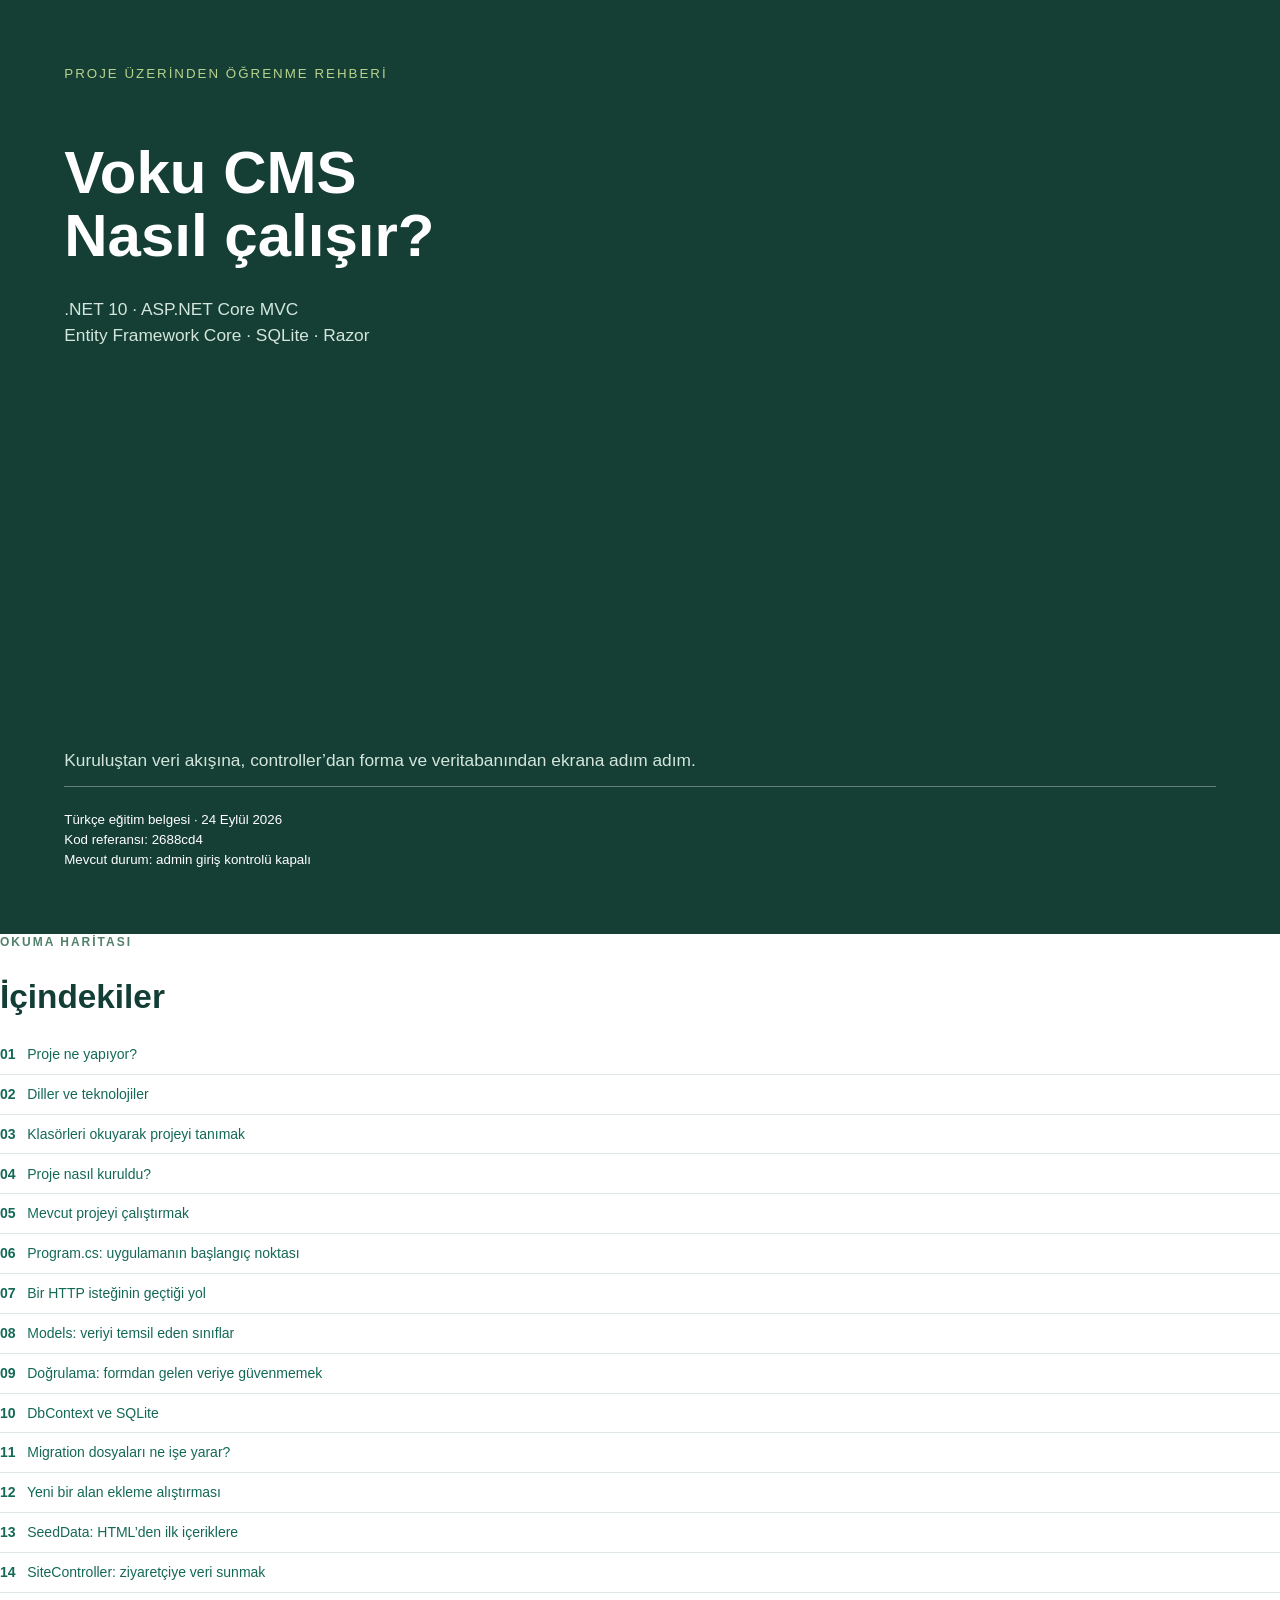
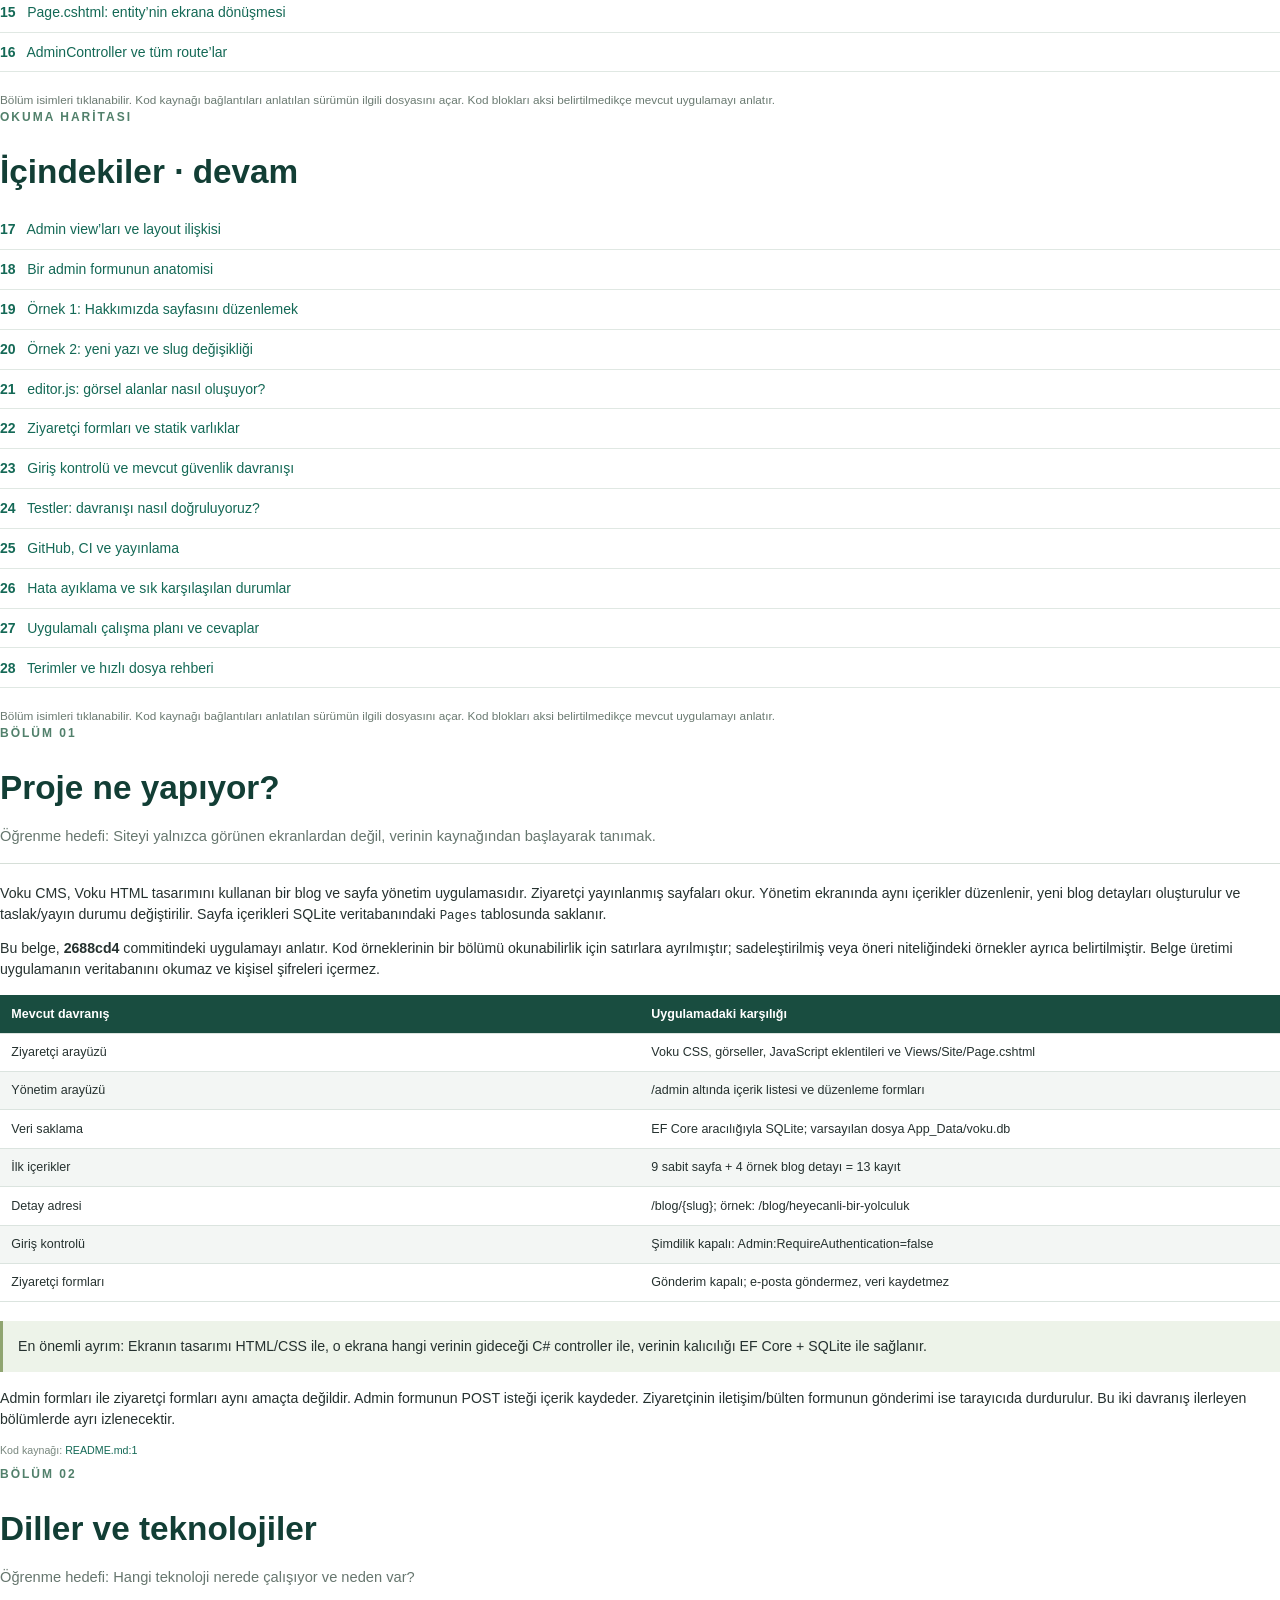
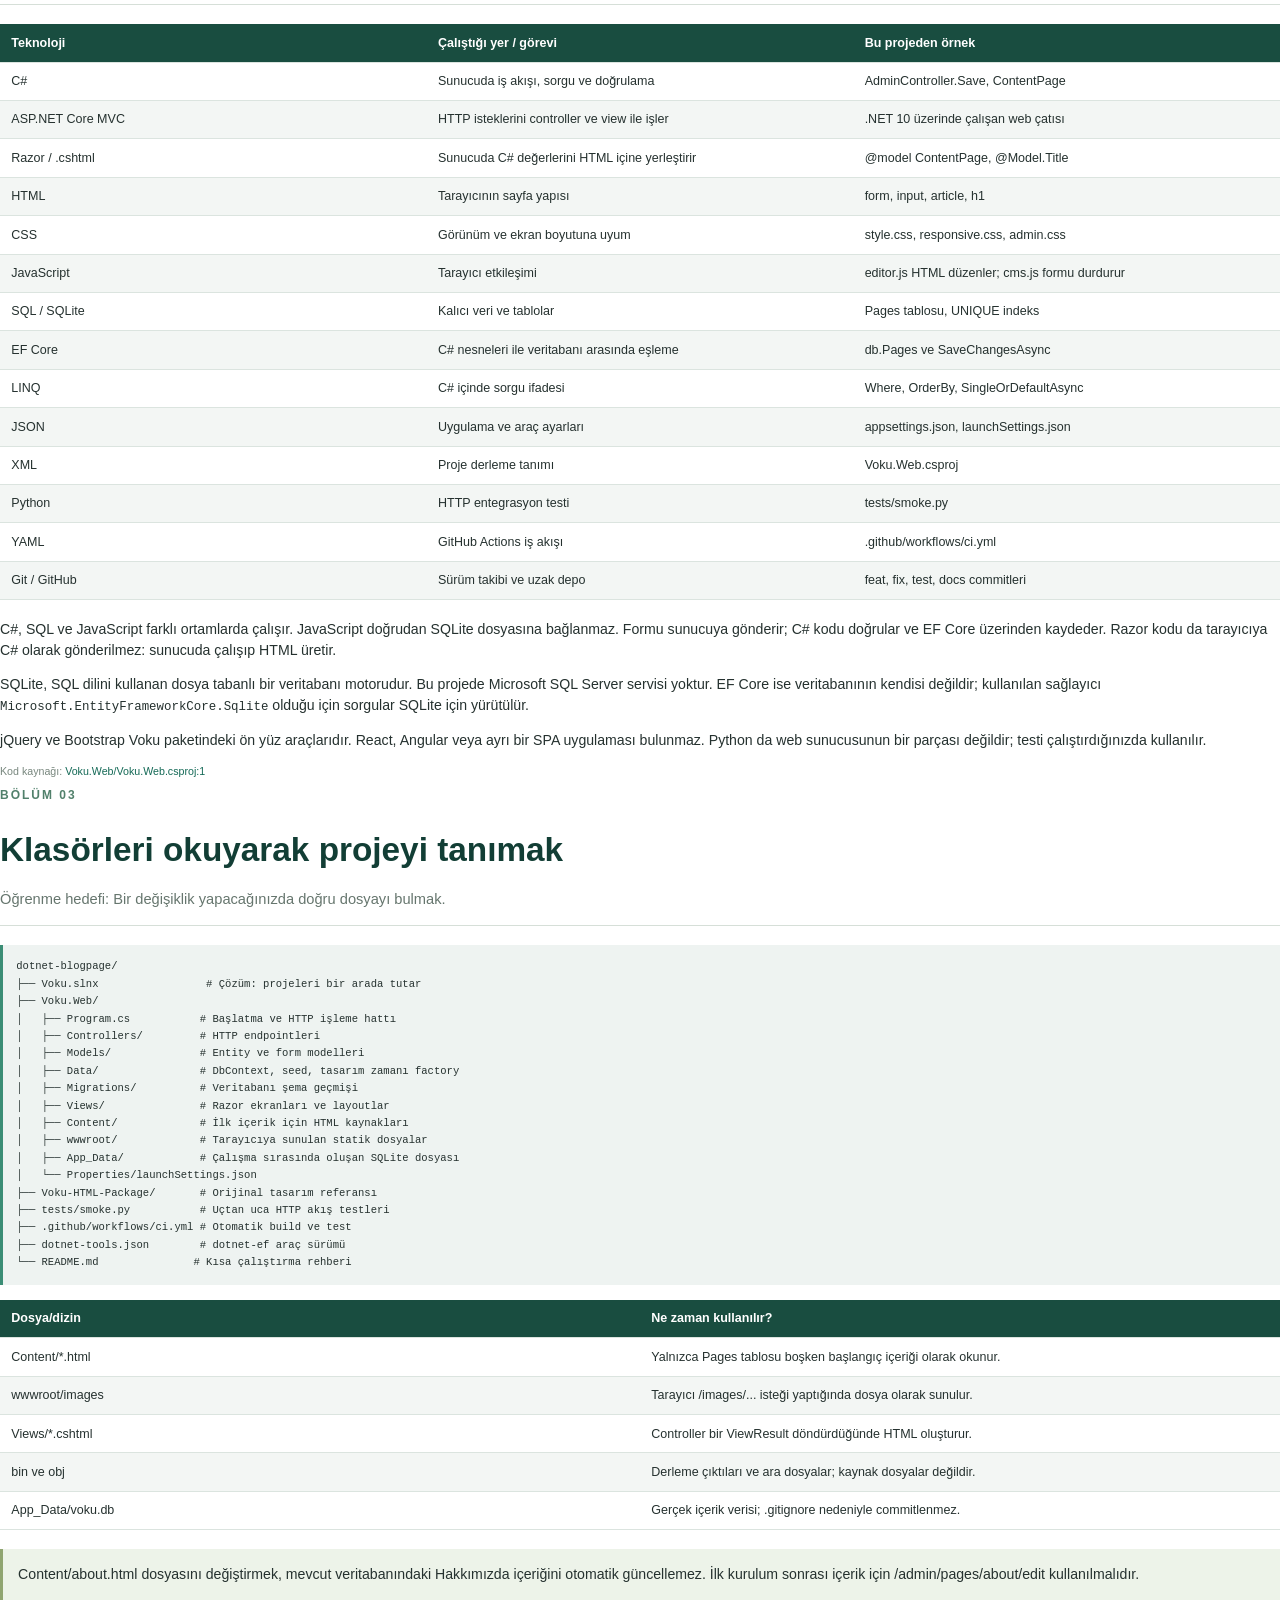
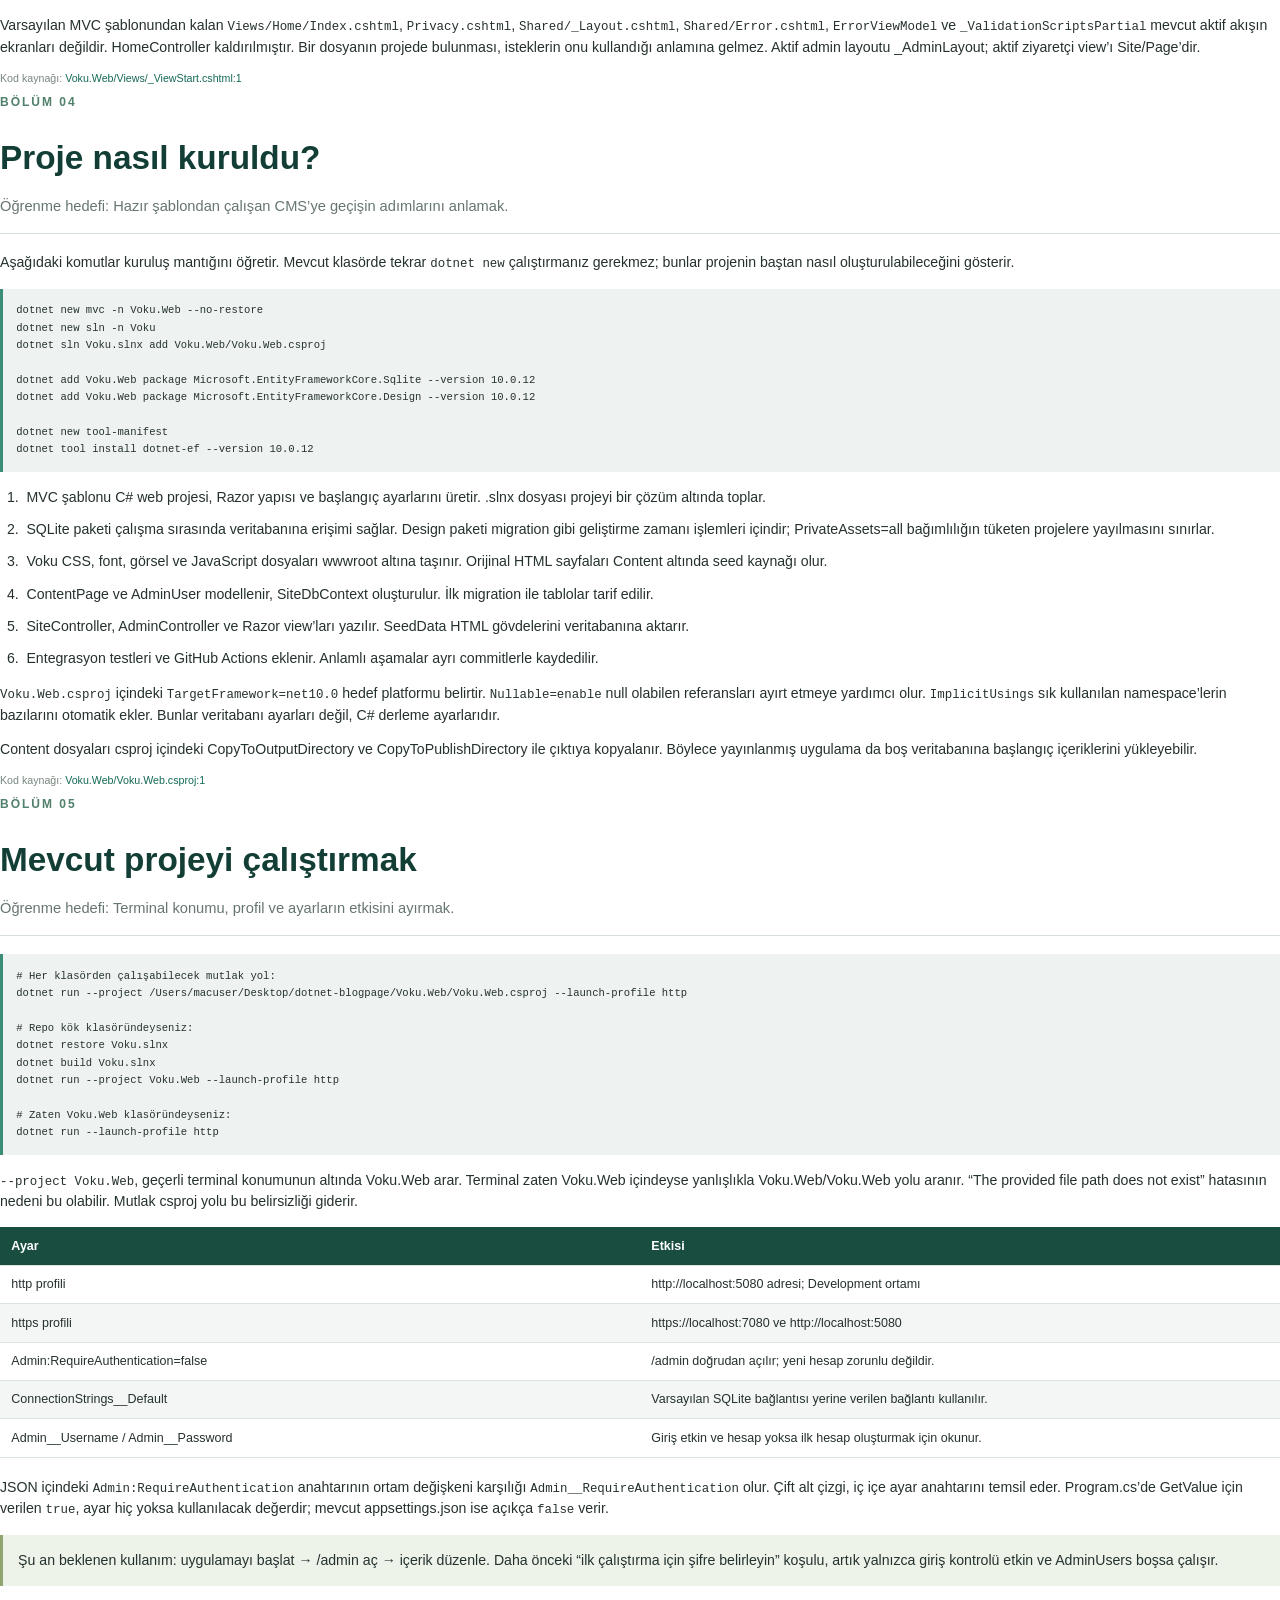
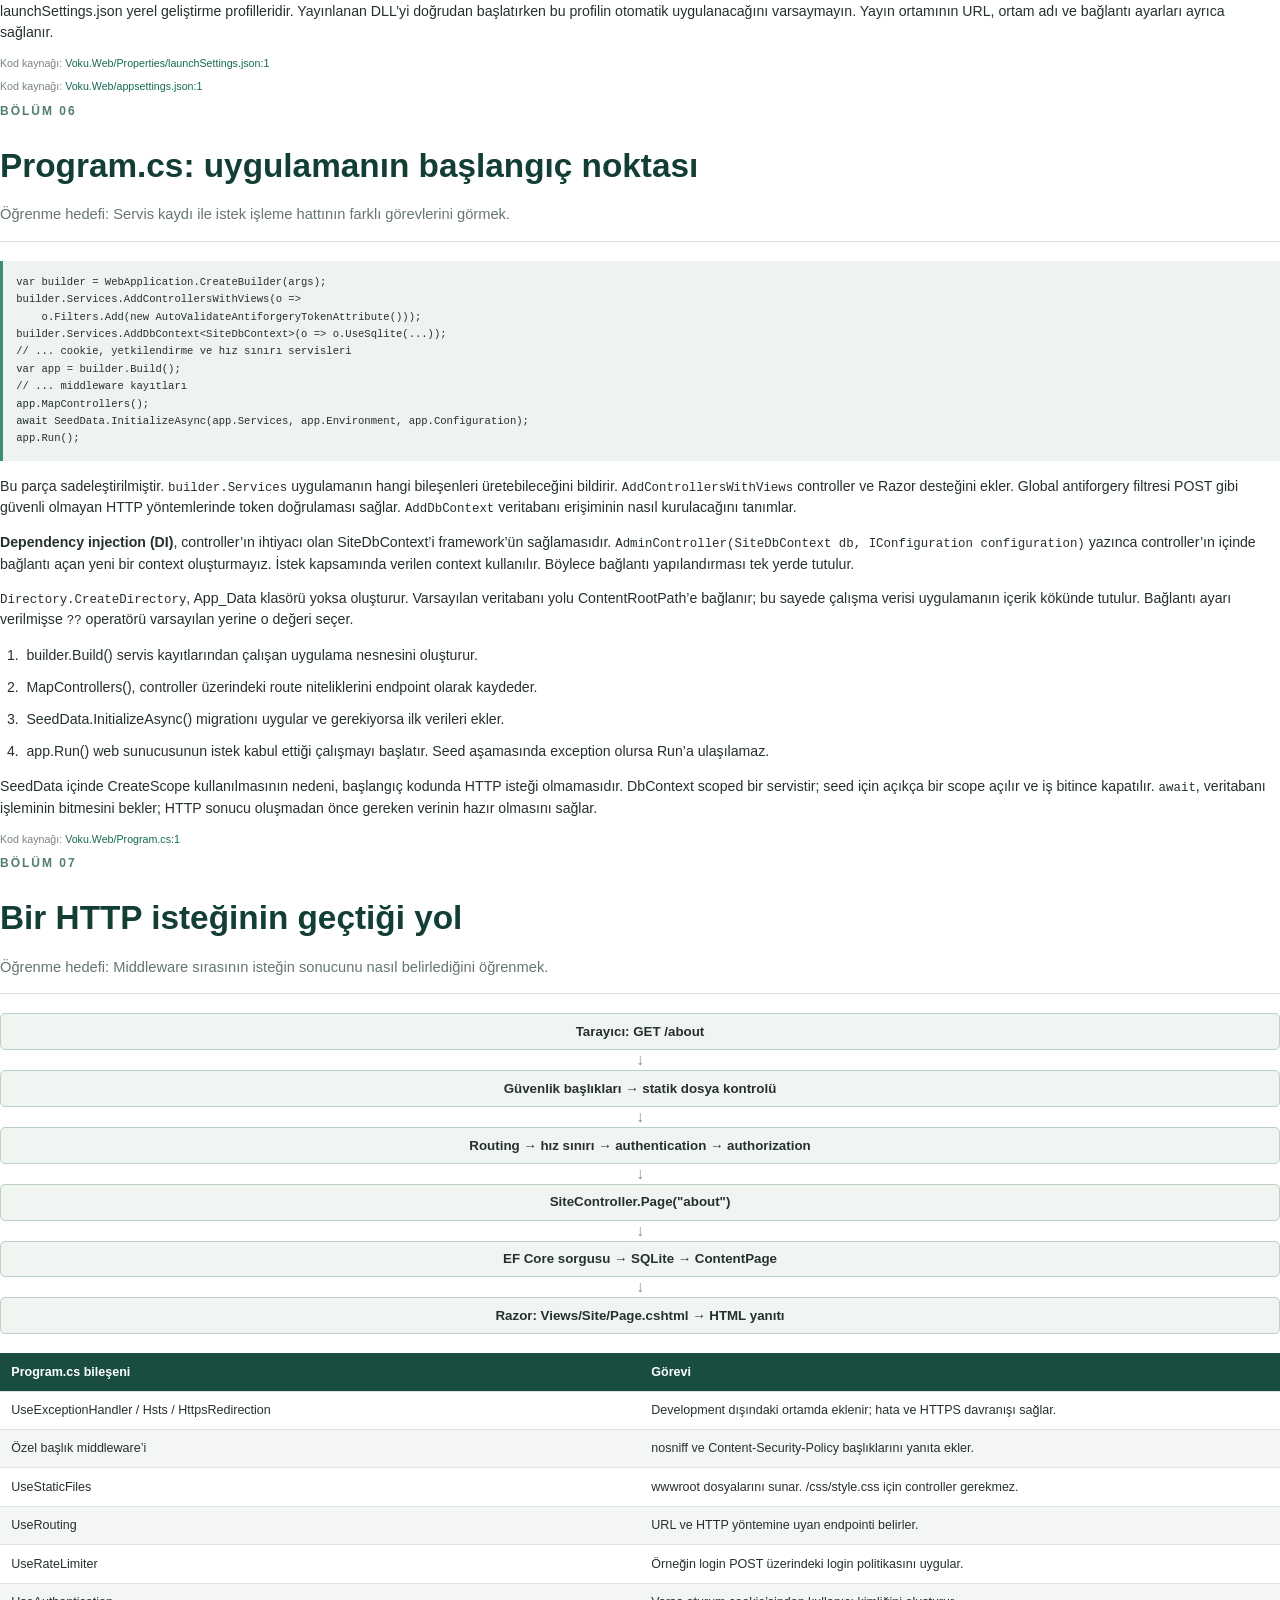
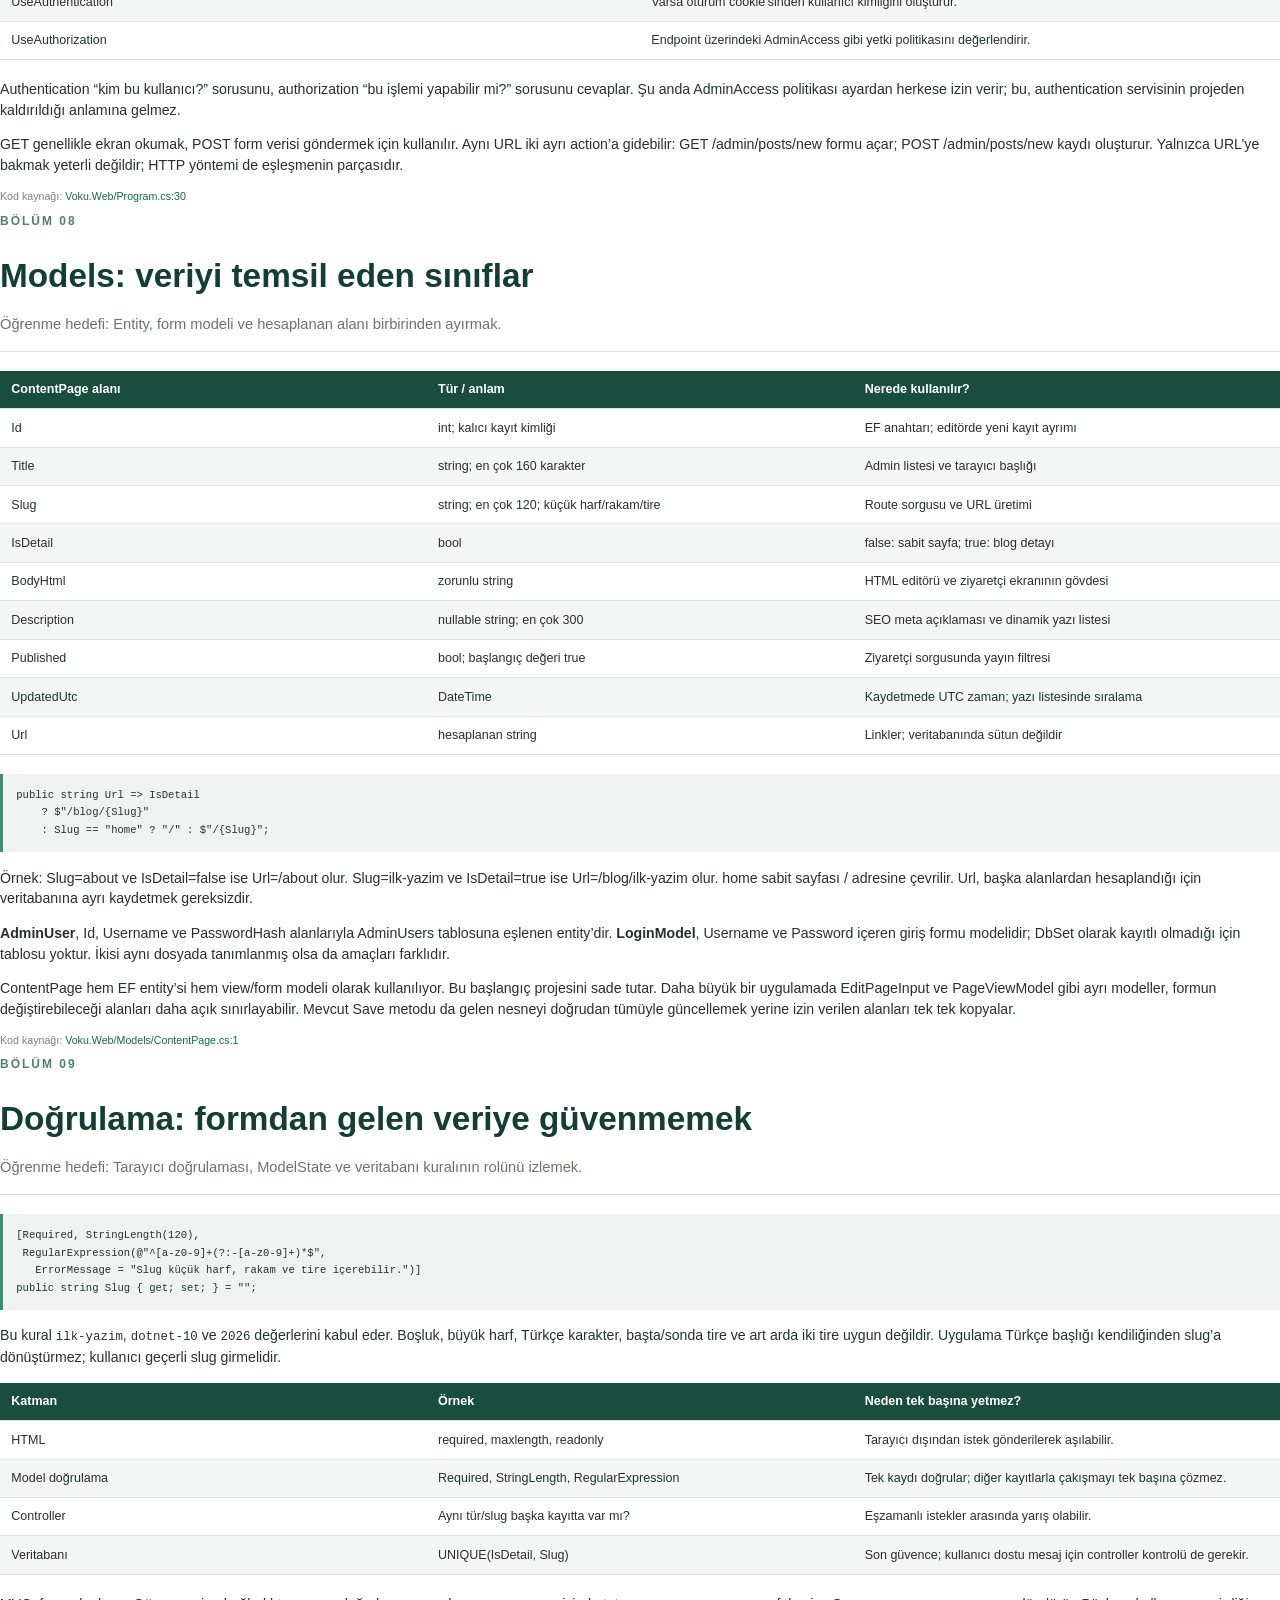
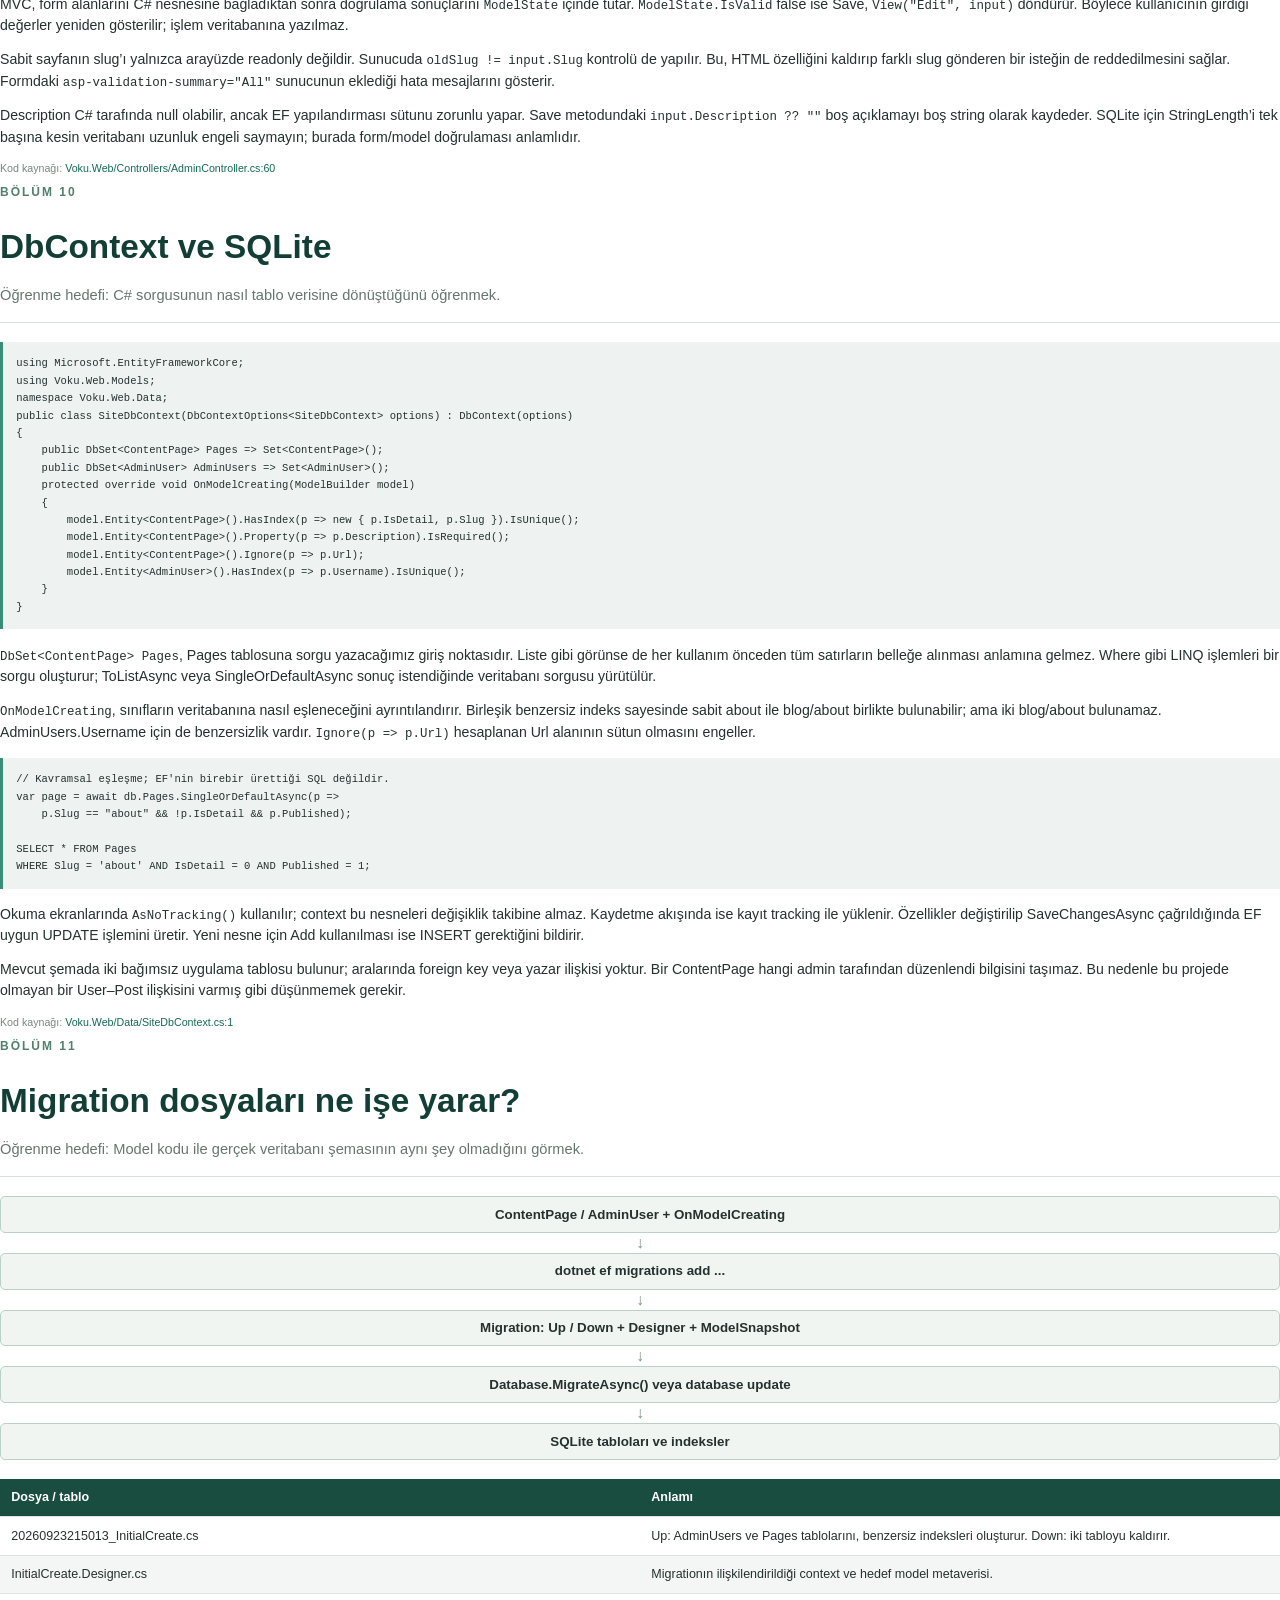
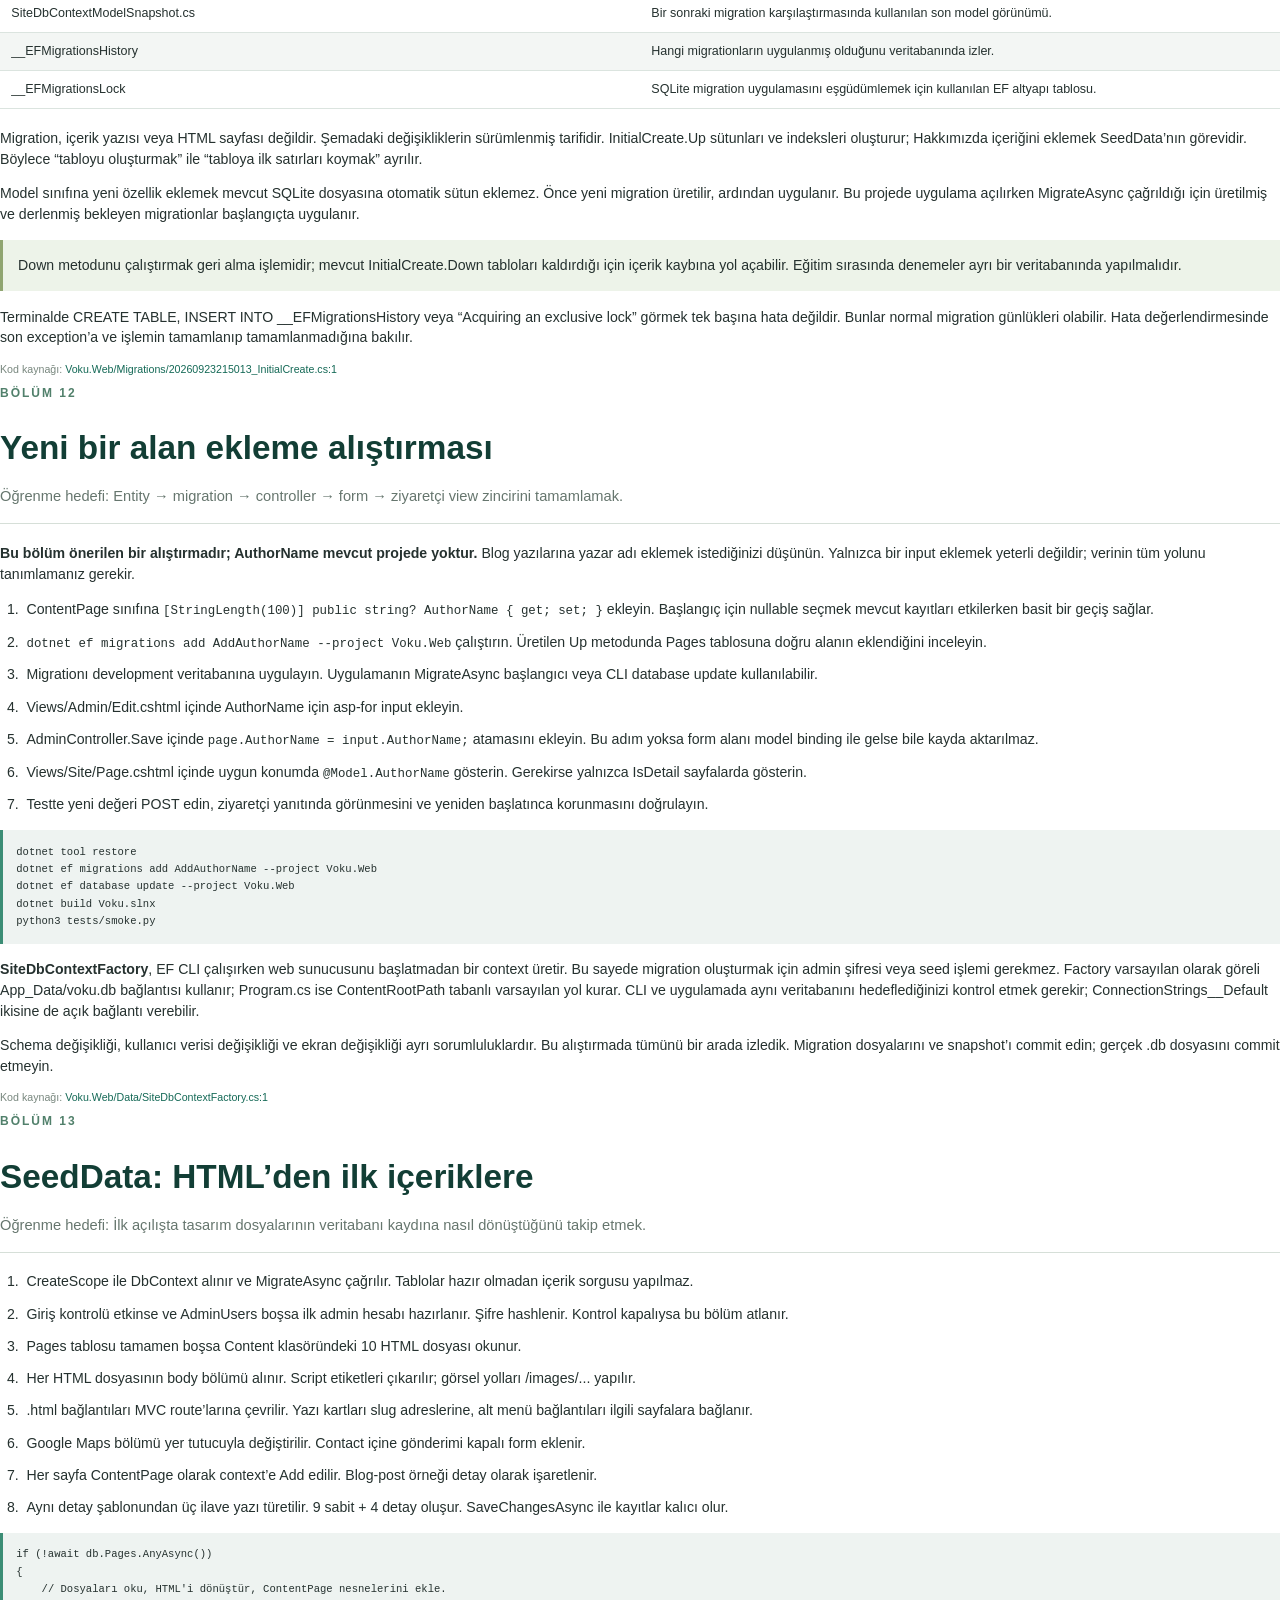
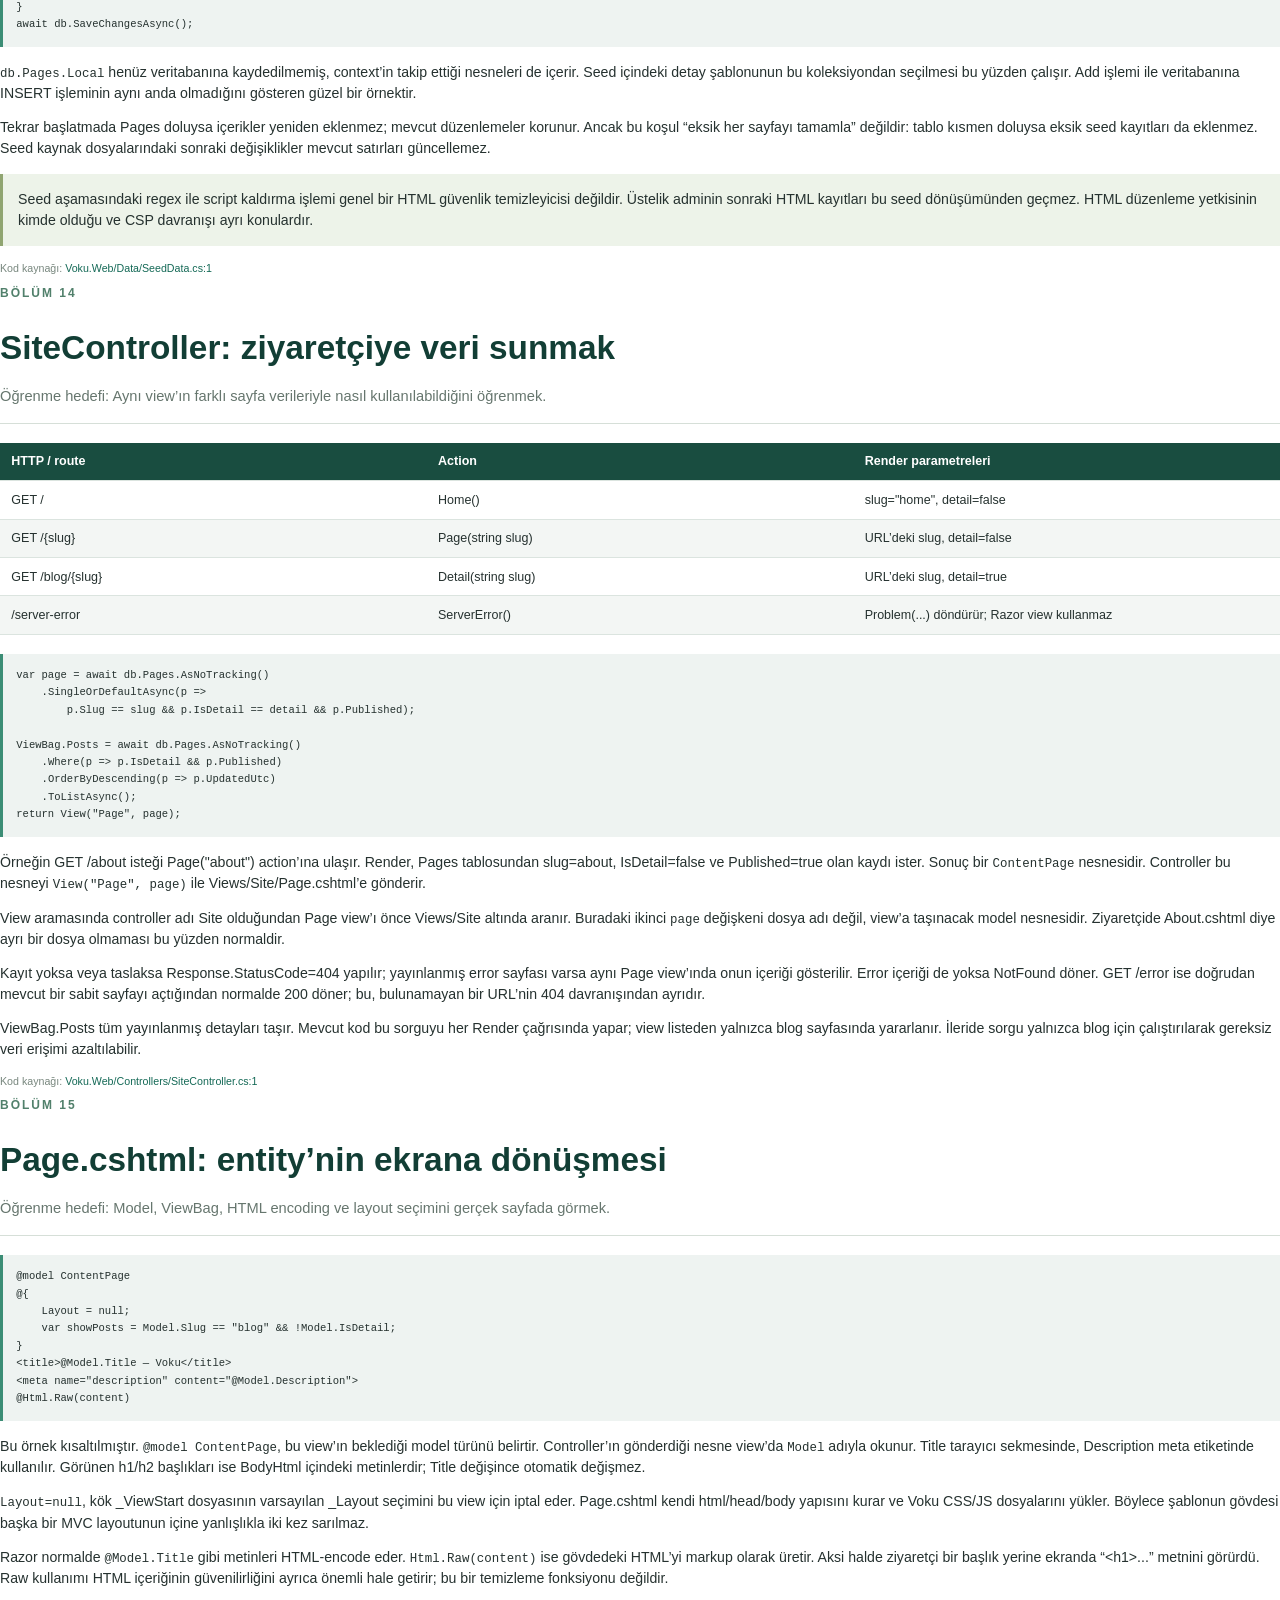
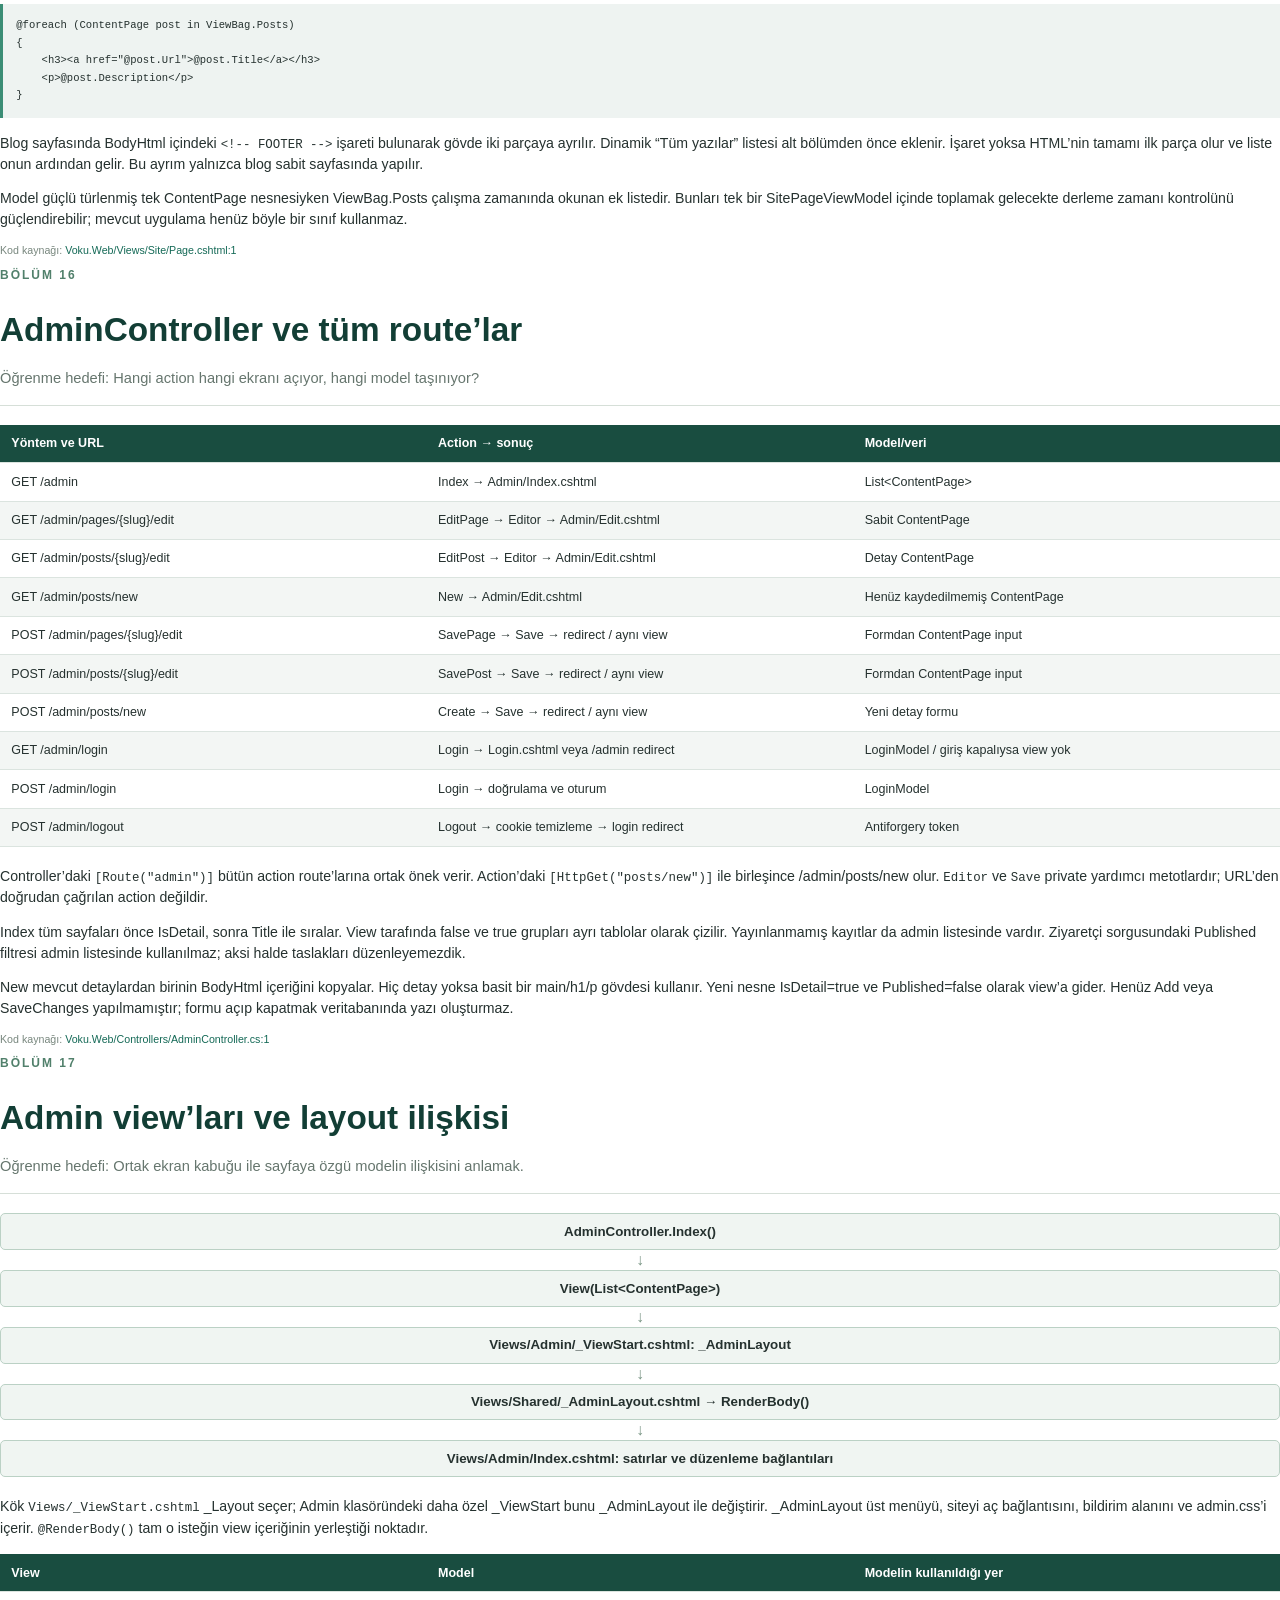
==== docs/Voku-CMS-Egitim-Rehberi.html @ fd30d434 "project guide" ====
<!doctype html><html lang="tr"><head><meta charset="utf-8"><title>Voku CMS — Proje ve Mimari Eğitim Rehberi</title><style>
@page{size:A4;margin:17mm 17mm 19mm}*{box-sizing:border-box}body{font-family:Arial,Helvetica,sans-serif;color:#25312f;font-size:10.6pt;line-height:1.48;margin:0}h1{font-size:25pt;line-height:1.15;color:#123e35;margin:7mm 0 5mm}h2{font-size:16pt}p{margin:0 0 3.5mm}a{color:#146956;text-decoration:none}code{font-family:Menlo,Consolas,monospace;font-size:.88em;overflow-wrap:anywhere}pre{background:#eef3f1;border-left:3px solid #3b8d75;padding:3.5mm;white-space:pre-wrap;overflow-wrap:anywhere;font-size:9pt;line-height:1.45;break-inside:avoid;margin:4mm 0}table{border-collapse:collapse;width:100%;font-size:9.4pt;margin:4mm 0 5mm;table-layout:fixed}th{background:#194d40;color:white;text-align:left}td,th{padding:2.5mm 3mm;vertical-align:top;overflow-wrap:anywhere;border-bottom:1px solid #dbe4df}tr{break-inside:avoid}tr:nth-child(even) td{background:#f3f6f4}thead{display:table-header-group}li{margin:0 0 3mm;padding-left:1mm}ol{padding-left:6mm}aside{padding:4mm;background:#edf3e9;border-left:3px solid #90a571;margin:4mm 0;break-inside:avoid}.chapter{break-before:page}.eyebrow{font-size:9pt;font-weight:bold;letter-spacing:2px;color:#51806b}.goal{font-size:11pt;color:#66766e;border-bottom:1px solid #d6dfd8;padding-bottom:4mm;margin-bottom:5mm}.source{font-size:8pt;color:#78877e;margin:2mm 0;overflow-wrap:anywhere}.flow{margin:5mm 0;text-align:center;break-inside:avoid}.flow div{border:1px solid #bbd1c5;background:#f0f5f2;border-radius:5px;padding:2mm;font-weight:bold;font-size:10pt}.flow b{display:block;color:#7a9685;font-size:12pt;line-height:1.25}.cover{height:247mm;display:flex;flex-direction:column;justify-content:space-between;background:#153f35;color:white;padding:17mm;break-after:page}.cover h1{font-size:45pt;color:white;line-height:1.05;margin:15mm 0 8mm}.cover p{color:#d4e6dc;font-size:13pt}.cover .tag{color:#b8d28d;letter-spacing:2px;font-size:10pt}.cover .meta{border-top:1px solid #648274;padding-top:6mm;font-size:10pt}.toc{break-before:page}.toc a{display:block;padding:2.4mm 0;border-bottom:1px solid #e0e8e3;font-size:10.5pt}.toc small{display:block;margin-top:5mm;color:#6a7a71}.intro{font-size:12pt}h1,h2,.eyebrow{break-after:avoid}p{orphans:3;widows:3}
</style></head><body><div class="cover"><div><div class="tag">PROJE ÜZERİNDEN ÖĞRENME REHBERİ</div><h1>Voku CMS<br>Nasıl çalışır?</h1><p>.NET 10 · ASP.NET Core MVC<br>Entity Framework Core · SQLite · Razor</p></div><div><p>Kuruluştan veri akışına, controller’dan forma ve veritabanından ekrana adım adım.</p><div class="meta">Türkçe eğitim belgesi · 24 Eylül 2026<br>Kod referansı: 2688cd4<br>Mevcut durum: admin giriş kontrolü kapalı</div></div></div><section class="toc"><div class="eyebrow">OKUMA HARİTASI</div><h1>İçindekiler</h1><a href="#bolum-1"><b>01</b> &nbsp; Proje ne yapıyor?</a><a href="#bolum-2"><b>02</b> &nbsp; Diller ve teknolojiler</a><a href="#bolum-3"><b>03</b> &nbsp; Klasörleri okuyarak projeyi tanımak</a><a href="#bolum-4"><b>04</b> &nbsp; Proje nasıl kuruldu?</a><a href="#bolum-5"><b>05</b> &nbsp; Mevcut projeyi çalıştırmak</a><a href="#bolum-6"><b>06</b> &nbsp; Program.cs: uygulamanın başlangıç noktası</a><a href="#bolum-7"><b>07</b> &nbsp; Bir HTTP isteğinin geçtiği yol</a><a href="#bolum-8"><b>08</b> &nbsp; Models: veriyi temsil eden sınıflar</a><a href="#bolum-9"><b>09</b> &nbsp; Doğrulama: formdan gelen veriye güvenmemek</a><a href="#bolum-10"><b>10</b> &nbsp; DbContext ve SQLite</a><a href="#bolum-11"><b>11</b> &nbsp; Migration dosyaları ne işe yarar?</a><a href="#bolum-12"><b>12</b> &nbsp; Yeni bir alan ekleme alıştırması</a><a href="#bolum-13"><b>13</b> &nbsp; SeedData: HTML’den ilk içeriklere</a><a href="#bolum-14"><b>14</b> &nbsp; SiteController: ziyaretçiye veri sunmak</a><a href="#bolum-15"><b>15</b> &nbsp; Page.cshtml: entity’nin ekrana dönüşmesi</a><a href="#bolum-16"><b>16</b> &nbsp; AdminController ve tüm route’lar</a><small>Bölüm isimleri tıklanabilir. Kod kaynağı bağlantıları anlatılan sürümün ilgili dosyasını açar. Kod blokları aksi belirtilmedikçe mevcut uygulamayı anlatır.</small></section><section class="toc"><div class="eyebrow">OKUMA HARİTASI</div><h1>İçindekiler · devam</h1><a href="#bolum-17"><b>17</b> &nbsp; Admin view’ları ve layout ilişkisi</a><a href="#bolum-18"><b>18</b> &nbsp; Bir admin formunun anatomisi</a><a href="#bolum-19"><b>19</b> &nbsp; Örnek 1: Hakkımızda sayfasını düzenlemek</a><a href="#bolum-20"><b>20</b> &nbsp; Örnek 2: yeni yazı ve slug değişikliği</a><a href="#bolum-21"><b>21</b> &nbsp; editor.js: görsel alanlar nasıl oluşuyor?</a><a href="#bolum-22"><b>22</b> &nbsp; Ziyaretçi formları ve statik varlıklar</a><a href="#bolum-23"><b>23</b> &nbsp; Giriş kontrolü ve mevcut güvenlik davranışı</a><a href="#bolum-24"><b>24</b> &nbsp; Testler: davranışı nasıl doğruluyoruz?</a><a href="#bolum-25"><b>25</b> &nbsp; GitHub, CI ve yayınlama</a><a href="#bolum-26"><b>26</b> &nbsp; Hata ayıklama ve sık karşılaşılan durumlar</a><a href="#bolum-27"><b>27</b> &nbsp; Uygulamalı çalışma planı ve cevaplar</a><a href="#bolum-28"><b>28</b> &nbsp; Terimler ve hızlı dosya rehberi</a><small>Bölüm isimleri tıklanabilir. Kod kaynağı bağlantıları anlatılan sürümün ilgili dosyasını açar. Kod blokları aksi belirtilmedikçe mevcut uygulamayı anlatır.</small></section><section class="chapter" id="bolum-1"><div class="eyebrow">BÖLÜM 01</div><h1>Proje ne yapıyor?</h1><p class="goal">Öğrenme hedefi: Siteyi yalnızca görünen ekranlardan değil, verinin kaynağından başlayarak tanımak.</p><p>Voku CMS, Voku HTML tasarımını kullanan bir blog ve sayfa yönetim uygulamasıdır. Ziyaretçi yayınlanmış sayfaları okur. Yönetim ekranında aynı içerikler düzenlenir, yeni blog detayları oluşturulur ve taslak/yayın durumu değiştirilir. Sayfa içerikleri SQLite veritabanındaki <code>Pages</code> tablosunda saklanır.</p><p>Bu belge, <b>2688cd4</b> commitindeki uygulamayı anlatır. Kod örneklerinin bir bölümü okunabilirlik için satırlara ayrılmıştır; sadeleştirilmiş veya öneri niteliğindeki örnekler ayrıca belirtilmiştir. Belge üretimi uygulamanın veritabanını okumaz ve kişisel şifreleri içermez.</p><table><thead><tr><th>Mevcut davranış</th><th>Uygulamadaki karşılığı</th></tr></thead><tbody><tr><td>Ziyaretçi arayüzü</td><td>Voku CSS, görseller, JavaScript eklentileri ve Views/Site/Page.cshtml</td></tr><tr><td>Yönetim arayüzü</td><td>/admin altında içerik listesi ve düzenleme formları</td></tr><tr><td>Veri saklama</td><td>EF Core aracılığıyla SQLite; varsayılan dosya App_Data/voku.db</td></tr><tr><td>İlk içerikler</td><td>9 sabit sayfa + 4 örnek blog detayı = 13 kayıt</td></tr><tr><td>Detay adresi</td><td>/blog/{slug}; örnek: /blog/heyecanli-bir-yolculuk</td></tr><tr><td>Giriş kontrolü</td><td>Şimdilik kapalı: Admin:RequireAuthentication=false</td></tr><tr><td>Ziyaretçi formları</td><td>Gönderim kapalı; e-posta göndermez, veri kaydetmez</td></tr></tbody></table><aside>En önemli ayrım: Ekranın tasarımı HTML/CSS ile, o ekrana hangi verinin gideceği C# controller ile, verinin kalıcılığı EF Core + SQLite ile sağlanır.</aside><p>Admin formları ile ziyaretçi formları aynı amaçta değildir. Admin formunun POST isteği içerik kaydeder. Ziyaretçinin iletişim/bülten formunun gönderimi ise tarayıcıda durdurulur. Bu iki davranış ilerleyen bölümlerde ayrı izlenecektir.</p><p class="source">Kod kaynağı: <a href="https://github.com/seyitbugraerden/mvc-blogsite/blob/2688cd4/README.md#L1">README.md:1</a></p></section><section class="chapter" id="bolum-2"><div class="eyebrow">BÖLÜM 02</div><h1>Diller ve teknolojiler</h1><p class="goal">Öğrenme hedefi: Hangi teknoloji nerede çalışıyor ve neden var?</p><table><thead><tr><th>Teknoloji</th><th>Çalıştığı yer / görevi</th><th>Bu projeden örnek</th></tr></thead><tbody><tr><td>C#</td><td>Sunucuda iş akışı, sorgu ve doğrulama</td><td>AdminController.Save, ContentPage</td></tr><tr><td>ASP.NET Core MVC</td><td>HTTP isteklerini controller ve view ile işler</td><td>.NET 10 üzerinde çalışan web çatısı</td></tr><tr><td>Razor / .cshtml</td><td>Sunucuda C# değerlerini HTML içine yerleştirir</td><td>@model ContentPage, @Model.Title</td></tr><tr><td>HTML</td><td>Tarayıcının sayfa yapısı</td><td>form, input, article, h1</td></tr><tr><td>CSS</td><td>Görünüm ve ekran boyutuna uyum</td><td>style.css, responsive.css, admin.css</td></tr><tr><td>JavaScript</td><td>Tarayıcı etkileşimi</td><td>editor.js HTML düzenler; cms.js formu durdurur</td></tr><tr><td>SQL / SQLite</td><td>Kalıcı veri ve tablolar</td><td>Pages tablosu, UNIQUE indeks</td></tr><tr><td>EF Core</td><td>C# nesneleri ile veritabanı arasında eşleme</td><td>db.Pages ve SaveChangesAsync</td></tr><tr><td>LINQ</td><td>C# içinde sorgu ifadesi</td><td>Where, OrderBy, SingleOrDefaultAsync</td></tr><tr><td>JSON</td><td>Uygulama ve araç ayarları</td><td>appsettings.json, launchSettings.json</td></tr><tr><td>XML</td><td>Proje derleme tanımı</td><td>Voku.Web.csproj</td></tr><tr><td>Python</td><td>HTTP entegrasyon testi</td><td>tests/smoke.py</td></tr><tr><td>YAML</td><td>GitHub Actions iş akışı</td><td>.github/workflows/ci.yml</td></tr><tr><td>Git / GitHub</td><td>Sürüm takibi ve uzak depo</td><td>feat, fix, test, docs commitleri</td></tr></tbody></table><p>C#, SQL ve JavaScript farklı ortamlarda çalışır. JavaScript doğrudan SQLite dosyasına bağlanmaz. Formu sunucuya gönderir; C# kodu doğrular ve EF Core üzerinden kaydeder. Razor kodu da tarayıcıya C# olarak gönderilmez: sunucuda çalışıp HTML üretir.</p><p>SQLite, SQL dilini kullanan dosya tabanlı bir veritabanı motorudur. Bu projede Microsoft SQL Server servisi yoktur. EF Core ise veritabanının kendisi değildir; kullanılan sağlayıcı <code>Microsoft.EntityFrameworkCore.Sqlite</code> olduğu için sorgular SQLite için yürütülür.</p><p>jQuery ve Bootstrap Voku paketindeki ön yüz araçlarıdır. React, Angular veya ayrı bir SPA uygulaması bulunmaz. Python da web sunucusunun bir parçası değildir; testi çalıştırdığınızda kullanılır.</p><p class="source">Kod kaynağı: <a href="https://github.com/seyitbugraerden/mvc-blogsite/blob/2688cd4/Voku.Web/Voku.Web.csproj#L1">Voku.Web/Voku.Web.csproj:1</a></p></section><section class="chapter" id="bolum-3"><div class="eyebrow">BÖLÜM 03</div><h1>Klasörleri okuyarak projeyi tanımak</h1><p class="goal">Öğrenme hedefi: Bir değişiklik yapacağınızda doğru dosyayı bulmak.</p><pre><code>dotnet-blogpage/
├── Voku.slnx                 # Çözüm: projeleri bir arada tutar
├── Voku.Web/
│   ├── Program.cs           # Başlatma ve HTTP işleme hattı
│   ├── Controllers/         # HTTP endpointleri
│   ├── Models/              # Entity ve form modelleri
│   ├── Data/                # DbContext, seed, tasarım zamanı factory
│   ├── Migrations/          # Veritabanı şema geçmişi
│   ├── Views/               # Razor ekranları ve layoutlar
│   ├── Content/             # İlk içerik için HTML kaynakları
│   ├── wwwroot/             # Tarayıcıya sunulan statik dosyalar
│   ├── App_Data/            # Çalışma sırasında oluşan SQLite dosyası
│   └── Properties/launchSettings.json
├── Voku-HTML-Package/       # Orijinal tasarım referansı
├── tests/smoke.py           # Uçtan uca HTTP akış testleri
├── .github/workflows/ci.yml # Otomatik build ve test
├── dotnet-tools.json        # dotnet-ef araç sürümü
└── README.md               # Kısa çalıştırma rehberi</code></pre><table><thead><tr><th>Dosya/dizin</th><th>Ne zaman kullanılır?</th></tr></thead><tbody><tr><td>Content/*.html</td><td>Yalnızca Pages tablosu boşken başlangıç içeriği olarak okunur.</td></tr><tr><td>wwwroot/images</td><td>Tarayıcı /images/... isteği yaptığında dosya olarak sunulur.</td></tr><tr><td>Views/*.cshtml</td><td>Controller bir ViewResult döndürdüğünde HTML oluşturur.</td></tr><tr><td>bin ve obj</td><td>Derleme çıktıları ve ara dosyalar; kaynak dosyalar değildir.</td></tr><tr><td>App_Data/voku.db</td><td>Gerçek içerik verisi; .gitignore nedeniyle commitlenmez.</td></tr></tbody></table><aside>Content/about.html dosyasını değiştirmek, mevcut veritabanındaki Hakkımızda içeriğini otomatik güncellemez. İlk kurulum sonrası içerik için /admin/pages/about/edit kullanılmalıdır.</aside><p>Varsayılan MVC şablonundan kalan <code>Views/Home/Index.cshtml</code>, <code>Privacy.cshtml</code>, <code>Shared/_Layout.cshtml</code>, <code>Shared/Error.cshtml</code>, <code>ErrorViewModel</code> ve <code>_ValidationScriptsPartial</code> mevcut aktif akışın ekranları değildir. HomeController kaldırılmıştır. Bir dosyanın projede bulunması, isteklerin onu kullandığı anlamına gelmez. Aktif admin layoutu _AdminLayout; aktif ziyaretçi view’ı Site/Page’dir.</p><p class="source">Kod kaynağı: <a href="https://github.com/seyitbugraerden/mvc-blogsite/blob/2688cd4/Voku.Web/Views/_ViewStart.cshtml#L1">Voku.Web/Views/_ViewStart.cshtml:1</a></p></section><section class="chapter" id="bolum-4"><div class="eyebrow">BÖLÜM 04</div><h1>Proje nasıl kuruldu?</h1><p class="goal">Öğrenme hedefi: Hazır şablondan çalışan CMS’ye geçişin adımlarını anlamak.</p><p>Aşağıdaki komutlar kuruluş mantığını öğretir. Mevcut klasörde tekrar <code>dotnet new</code> çalıştırmanız gerekmez; bunlar projenin baştan nasıl oluşturulabileceğini gösterir.</p><pre><code>dotnet new mvc -n Voku.Web --no-restore
dotnet new sln -n Voku
dotnet sln Voku.slnx add Voku.Web/Voku.Web.csproj

dotnet add Voku.Web package Microsoft.EntityFrameworkCore.Sqlite --version 10.0.12
dotnet add Voku.Web package Microsoft.EntityFrameworkCore.Design --version 10.0.12

dotnet new tool-manifest
dotnet tool install dotnet-ef --version 10.0.12</code></pre><ol><li>MVC şablonu C# web projesi, Razor yapısı ve başlangıç ayarlarını üretir. .slnx dosyası projeyi bir çözüm altında toplar.</li><li>SQLite paketi çalışma sırasında veritabanına erişimi sağlar. Design paketi migration gibi geliştirme zamanı işlemleri içindir; PrivateAssets=all bağımlılığın tüketen projelere yayılmasını sınırlar.</li><li>Voku CSS, font, görsel ve JavaScript dosyaları wwwroot altına taşınır. Orijinal HTML sayfaları Content altında seed kaynağı olur.</li><li>ContentPage ve AdminUser modellenir, SiteDbContext oluşturulur. İlk migration ile tablolar tarif edilir.</li><li>SiteController, AdminController ve Razor view’ları yazılır. SeedData HTML gövdelerini veritabanına aktarır.</li><li>Entegrasyon testleri ve GitHub Actions eklenir. Anlamlı aşamalar ayrı commitlerle kaydedilir.</li></ol><p><code>Voku.Web.csproj</code> içindeki <code>TargetFramework=net10.0</code> hedef platformu belirtir. <code>Nullable=enable</code> null olabilen referansları ayırt etmeye yardımcı olur. <code>ImplicitUsings</code> sık kullanılan namespace’lerin bazılarını otomatik ekler. Bunlar veritabanı ayarları değil, C# derleme ayarlarıdır.</p><p>Content dosyaları csproj içindeki CopyToOutputDirectory ve CopyToPublishDirectory ile çıktıya kopyalanır. Böylece yayınlanmış uygulama da boş veritabanına başlangıç içeriklerini yükleyebilir.</p><p class="source">Kod kaynağı: <a href="https://github.com/seyitbugraerden/mvc-blogsite/blob/2688cd4/Voku.Web/Voku.Web.csproj#L1">Voku.Web/Voku.Web.csproj:1</a></p></section><section class="chapter" id="bolum-5"><div class="eyebrow">BÖLÜM 05</div><h1>Mevcut projeyi çalıştırmak</h1><p class="goal">Öğrenme hedefi: Terminal konumu, profil ve ayarların etkisini ayırmak.</p><pre><code># Her klasörden çalışabilecek mutlak yol:
dotnet run --project /Users/macuser/Desktop/dotnet-blogpage/Voku.Web/Voku.Web.csproj --launch-profile http

# Repo kök klasöründeyseniz:
dotnet restore Voku.slnx
dotnet build Voku.slnx
dotnet run --project Voku.Web --launch-profile http

# Zaten Voku.Web klasöründeyseniz:
dotnet run --launch-profile http</code></pre><p><code>--project Voku.Web</code>, geçerli terminal konumunun altında Voku.Web arar. Terminal zaten Voku.Web içindeyse yanlışlıkla Voku.Web/Voku.Web yolu aranır. “The provided file path does not exist” hatasının nedeni bu olabilir. Mutlak csproj yolu bu belirsizliği giderir.</p><table><thead><tr><th>Ayar</th><th>Etkisi</th></tr></thead><tbody><tr><td>http profili</td><td>http://localhost:5080 adresi; Development ortamı</td></tr><tr><td>https profili</td><td>https://localhost:7080 ve http://localhost:5080</td></tr><tr><td>Admin:RequireAuthentication=false</td><td>/admin doğrudan açılır; yeni hesap zorunlu değildir.</td></tr><tr><td>ConnectionStrings__Default</td><td>Varsayılan SQLite bağlantısı yerine verilen bağlantı kullanılır.</td></tr><tr><td>Admin__Username / Admin__Password</td><td>Giriş etkin ve hesap yoksa ilk hesap oluşturmak için okunur.</td></tr></tbody></table><p>JSON içindeki <code>Admin:RequireAuthentication</code> anahtarının ortam değişkeni karşılığı <code>Admin__RequireAuthentication</code> olur. Çift alt çizgi, iç içe ayar anahtarını temsil eder. Program.cs’de GetValue için verilen <code>true</code>, ayar hiç yoksa kullanılacak değerdir; mevcut appsettings.json ise açıkça <code>false</code> verir.</p><aside>Şu an beklenen kullanım: uygulamayı başlat → /admin aç → içerik düzenle. Daha önceki “ilk çalıştırma için şifre belirleyin” koşulu, artık yalnızca giriş kontrolü etkin ve AdminUsers boşsa çalışır.</aside><p>launchSettings.json yerel geliştirme profilleridir. Yayınlanan DLL’yi doğrudan başlatırken bu profilin otomatik uygulanacağını varsaymayın. Yayın ortamının URL, ortam adı ve bağlantı ayarları ayrıca sağlanır.</p><p class="source">Kod kaynağı: <a href="https://github.com/seyitbugraerden/mvc-blogsite/blob/2688cd4/Voku.Web/Properties/launchSettings.json#L1">Voku.Web/Properties/launchSettings.json:1</a></p><p class="source">Kod kaynağı: <a href="https://github.com/seyitbugraerden/mvc-blogsite/blob/2688cd4/Voku.Web/appsettings.json#L1">Voku.Web/appsettings.json:1</a></p></section><section class="chapter" id="bolum-6"><div class="eyebrow">BÖLÜM 06</div><h1>Program.cs: uygulamanın başlangıç noktası</h1><p class="goal">Öğrenme hedefi: Servis kaydı ile istek işleme hattının farklı görevlerini görmek.</p><pre><code>var builder = WebApplication.CreateBuilder(args);
builder.Services.AddControllersWithViews(o =&gt;
    o.Filters.Add(new AutoValidateAntiforgeryTokenAttribute()));
builder.Services.AddDbContext&lt;SiteDbContext&gt;(o =&gt; o.UseSqlite(...));
// ... cookie, yetkilendirme ve hız sınırı servisleri
var app = builder.Build();
// ... middleware kayıtları
app.MapControllers();
await SeedData.InitializeAsync(app.Services, app.Environment, app.Configuration);
app.Run();</code></pre><p>Bu parça sadeleştirilmiştir. <code>builder.Services</code> uygulamanın hangi bileşenleri üretebileceğini bildirir. <code>AddControllersWithViews</code> controller ve Razor desteğini ekler. Global antiforgery filtresi POST gibi güvenli olmayan HTTP yöntemlerinde token doğrulaması sağlar. <code>AddDbContext</code> veritabanı erişiminin nasıl kurulacağını tanımlar.</p><p><b>Dependency injection (DI)</b>, controller’ın ihtiyacı olan SiteDbContext’i framework’ün sağlamasıdır. <code>AdminController(SiteDbContext db, IConfiguration configuration)</code> yazınca controller’ın içinde bağlantı açan yeni bir context oluşturmayız. İstek kapsamında verilen context kullanılır. Böylece bağlantı yapılandırması tek yerde tutulur.</p><p><code>Directory.CreateDirectory</code>, App_Data klasörü yoksa oluşturur. Varsayılan veritabanı yolu ContentRootPath’e bağlanır; bu sayede çalışma verisi uygulamanın içerik kökünde tutulur. Bağlantı ayarı verilmişse <code>??</code> operatörü varsayılan yerine o değeri seçer.</p><ol><li>builder.Build() servis kayıtlarından çalışan uygulama nesnesini oluşturur.</li><li>MapControllers(), controller üzerindeki route niteliklerini endpoint olarak kaydeder.</li><li>SeedData.InitializeAsync() migrationı uygular ve gerekiyorsa ilk verileri ekler.</li><li>app.Run() web sunucusunun istek kabul ettiği çalışmayı başlatır. Seed aşamasında exception olursa Run’a ulaşılamaz.</li></ol><p>SeedData içinde CreateScope kullanılmasının nedeni, başlangıç kodunda HTTP isteği olmamasıdır. DbContext scoped bir servistir; seed için açıkça bir scope açılır ve iş bitince kapatılır. <code>await</code>, veritabanı işleminin bitmesini bekler; HTTP sonucu oluşmadan önce gereken verinin hazır olmasını sağlar.</p><p class="source">Kod kaynağı: <a href="https://github.com/seyitbugraerden/mvc-blogsite/blob/2688cd4/Voku.Web/Program.cs#L1">Voku.Web/Program.cs:1</a></p></section><section class="chapter" id="bolum-7"><div class="eyebrow">BÖLÜM 07</div><h1>Bir HTTP isteğinin geçtiği yol</h1><p class="goal">Öğrenme hedefi: Middleware sırasının isteğin sonucunu nasıl belirlediğini öğrenmek.</p><div class="flow"><div>Tarayıcı: GET /about</div><b>↓</b><div>Güvenlik başlıkları → statik dosya kontrolü</div><b>↓</b><div>Routing → hız sınırı → authentication → authorization</div><b>↓</b><div>SiteController.Page(&quot;about&quot;)</div><b>↓</b><div>EF Core sorgusu → SQLite → ContentPage</div><b>↓</b><div>Razor: Views/Site/Page.cshtml → HTML yanıtı</div></div><table><thead><tr><th>Program.cs bileşeni</th><th>Görevi</th></tr></thead><tbody><tr><td>UseExceptionHandler / Hsts / HttpsRedirection</td><td>Development dışındaki ortamda eklenir; hata ve HTTPS davranışı sağlar.</td></tr><tr><td>Özel başlık middleware’i</td><td>nosniff ve Content-Security-Policy başlıklarını yanıta ekler.</td></tr><tr><td>UseStaticFiles</td><td>wwwroot dosyalarını sunar. /css/style.css için controller gerekmez.</td></tr><tr><td>UseRouting</td><td>URL ve HTTP yöntemine uyan endpointi belirler.</td></tr><tr><td>UseRateLimiter</td><td>Örneğin login POST üzerindeki login politikasını uygular.</td></tr><tr><td>UseAuthentication</td><td>Varsa oturum cookie’sinden kullanıcı kimliğini oluşturur.</td></tr><tr><td>UseAuthorization</td><td>Endpoint üzerindeki AdminAccess gibi yetki politikasını değerlendirir.</td></tr></tbody></table><p>Authentication “kim bu kullanıcı?” sorusunu, authorization “bu işlemi yapabilir mi?” sorusunu cevaplar. Şu anda AdminAccess politikası ayardan herkese izin verir; bu, authentication servisinin projeden kaldırıldığı anlamına gelmez.</p><p>GET genellikle ekran okumak, POST form verisi göndermek için kullanılır. Aynı URL iki ayrı action’a gidebilir: GET /admin/posts/new formu açar; POST /admin/posts/new kaydı oluşturur. Yalnızca URL’ye bakmak yeterli değildir; HTTP yöntemi de eşleşmenin parçasıdır.</p><p class="source">Kod kaynağı: <a href="https://github.com/seyitbugraerden/mvc-blogsite/blob/2688cd4/Voku.Web/Program.cs#L30">Voku.Web/Program.cs:30</a></p></section><section class="chapter" id="bolum-8"><div class="eyebrow">BÖLÜM 08</div><h1>Models: veriyi temsil eden sınıflar</h1><p class="goal">Öğrenme hedefi: Entity, form modeli ve hesaplanan alanı birbirinden ayırmak.</p><table><thead><tr><th>ContentPage alanı</th><th>Tür / anlam</th><th>Nerede kullanılır?</th></tr></thead><tbody><tr><td>Id</td><td>int; kalıcı kayıt kimliği</td><td>EF anahtarı; editörde yeni kayıt ayrımı</td></tr><tr><td>Title</td><td>string; en çok 160 karakter</td><td>Admin listesi ve tarayıcı başlığı</td></tr><tr><td>Slug</td><td>string; en çok 120; küçük harf/rakam/tire</td><td>Route sorgusu ve URL üretimi</td></tr><tr><td>IsDetail</td><td>bool</td><td>false: sabit sayfa; true: blog detayı</td></tr><tr><td>BodyHtml</td><td>zorunlu string</td><td>HTML editörü ve ziyaretçi ekranının gövdesi</td></tr><tr><td>Description</td><td>nullable string; en çok 300</td><td>SEO meta açıklaması ve dinamik yazı listesi</td></tr><tr><td>Published</td><td>bool; başlangıç değeri true</td><td>Ziyaretçi sorgusunda yayın filtresi</td></tr><tr><td>UpdatedUtc</td><td>DateTime</td><td>Kaydetmede UTC zaman; yazı listesinde sıralama</td></tr><tr><td>Url</td><td>hesaplanan string</td><td>Linkler; veritabanında sütun değildir</td></tr></tbody></table><pre><code>public string Url =&gt; IsDetail
    ? $&quot;/blog/{Slug}&quot;
    : Slug == &quot;home&quot; ? &quot;/&quot; : $&quot;/{Slug}&quot;;</code></pre><p>Örnek: Slug=about ve IsDetail=false ise Url=/about olur. Slug=ilk-yazim ve IsDetail=true ise Url=/blog/ilk-yazim olur. home sabit sayfası / adresine çevrilir. Url, başka alanlardan hesaplandığı için veritabanına ayrı kaydetmek gereksizdir.</p><p><b>AdminUser</b>, Id, Username ve PasswordHash alanlarıyla AdminUsers tablosuna eşlenen entity’dir. <b>LoginModel</b>, Username ve Password içeren giriş formu modelidir; DbSet olarak kayıtlı olmadığı için tablosu yoktur. İkisi aynı dosyada tanımlanmış olsa da amaçları farklıdır.</p><p>ContentPage hem EF entity’si hem view/form modeli olarak kullanılıyor. Bu başlangıç projesini sade tutar. Daha büyük bir uygulamada EditPageInput ve PageViewModel gibi ayrı modeller, formun değiştirebileceği alanları daha açık sınırlayabilir. Mevcut Save metodu da gelen nesneyi doğrudan tümüyle güncellemek yerine izin verilen alanları tek tek kopyalar.</p><p class="source">Kod kaynağı: <a href="https://github.com/seyitbugraerden/mvc-blogsite/blob/2688cd4/Voku.Web/Models/ContentPage.cs#L1">Voku.Web/Models/ContentPage.cs:1</a></p></section><section class="chapter" id="bolum-9"><div class="eyebrow">BÖLÜM 09</div><h1>Doğrulama: formdan gelen veriye güvenmemek</h1><p class="goal">Öğrenme hedefi: Tarayıcı doğrulaması, ModelState ve veritabanı kuralının rolünü izlemek.</p><pre><code>[Required, StringLength(120),
 RegularExpression(@&quot;^[a-z0-9]+(?:-[a-z0-9]+)*$&quot;,
   ErrorMessage = &quot;Slug küçük harf, rakam ve tire içerebilir.&quot;)]
public string Slug { get; set; } = &quot;&quot;;</code></pre><p>Bu kural <code>ilk-yazim</code>, <code>dotnet-10</code> ve <code>2026</code> değerlerini kabul eder. Boşluk, büyük harf, Türkçe karakter, başta/sonda tire ve art arda iki tire uygun değildir. Uygulama Türkçe başlığı kendiliğinden slug’a dönüştürmez; kullanıcı geçerli slug girmelidir.</p><table><thead><tr><th>Katman</th><th>Örnek</th><th>Neden tek başına yetmez?</th></tr></thead><tbody><tr><td>HTML</td><td>required, maxlength, readonly</td><td>Tarayıcı dışından istek gönderilerek aşılabilir.</td></tr><tr><td>Model doğrulama</td><td>Required, StringLength, RegularExpression</td><td>Tek kaydı doğrular; diğer kayıtlarla çakışmayı tek başına çözmez.</td></tr><tr><td>Controller</td><td>Aynı tür/slug başka kayıtta var mı?</td><td>Eşzamanlı istekler arasında yarış olabilir.</td></tr><tr><td>Veritabanı</td><td>UNIQUE(IsDetail, Slug)</td><td>Son güvence; kullanıcı dostu mesaj için controller kontrolü de gerekir.</td></tr></tbody></table><p>MVC, form alanlarını C# nesnesine bağladıktan sonra doğrulama sonuçlarını <code>ModelState</code> içinde tutar. <code>ModelState.IsValid</code> false ise Save, <code>View("Edit", input)</code> döndürür. Böylece kullanıcının girdiği değerler yeniden gösterilir; işlem veritabanına yazılmaz.</p><p>Sabit sayfanın slug’ı yalnızca arayüzde readonly değildir. Sunucuda <code>oldSlug != input.Slug</code> kontrolü de yapılır. Bu, HTML özelliğini kaldırıp farklı slug gönderen bir isteğin de reddedilmesini sağlar. Formdaki <code>asp-validation-summary="All"</code> sunucunun eklediği hata mesajlarını gösterir.</p><p>Description C# tarafında null olabilir, ancak EF yapılandırması sütunu zorunlu yapar. Save metodundaki <code>input.Description ?? ""</code> boş açıklamayı boş string olarak kaydeder. SQLite için StringLength’i tek başına kesin veritabanı uzunluk engeli saymayın; burada form/model doğrulaması anlamlıdır.</p><p class="source">Kod kaynağı: <a href="https://github.com/seyitbugraerden/mvc-blogsite/blob/2688cd4/Voku.Web/Controllers/AdminController.cs#L60">Voku.Web/Controllers/AdminController.cs:60</a></p></section><section class="chapter" id="bolum-10"><div class="eyebrow">BÖLÜM 10</div><h1>DbContext ve SQLite</h1><p class="goal">Öğrenme hedefi: C# sorgusunun nasıl tablo verisine dönüştüğünü öğrenmek.</p><pre><code>using Microsoft.EntityFrameworkCore;
using Voku.Web.Models;
namespace Voku.Web.Data;
public class SiteDbContext(DbContextOptions&lt;SiteDbContext&gt; options) : DbContext(options)
{
    public DbSet&lt;ContentPage&gt; Pages =&gt; Set&lt;ContentPage&gt;();
    public DbSet&lt;AdminUser&gt; AdminUsers =&gt; Set&lt;AdminUser&gt;();
    protected override void OnModelCreating(ModelBuilder model)
    {
        model.Entity&lt;ContentPage&gt;().HasIndex(p =&gt; new { p.IsDetail, p.Slug }).IsUnique();
        model.Entity&lt;ContentPage&gt;().Property(p =&gt; p.Description).IsRequired();
        model.Entity&lt;ContentPage&gt;().Ignore(p =&gt; p.Url);
        model.Entity&lt;AdminUser&gt;().HasIndex(p =&gt; p.Username).IsUnique();
    }
}</code></pre><p><code>DbSet&lt;ContentPage&gt; Pages</code>, Pages tablosuna sorgu yazacağımız giriş noktasıdır. Liste gibi görünse de her kullanım önceden tüm satırların belleğe alınması anlamına gelmez. Where gibi LINQ işlemleri bir sorgu oluşturur; ToListAsync veya SingleOrDefaultAsync sonuç istendiğinde veritabanı sorgusu yürütülür.</p><p><code>OnModelCreating</code>, sınıfların veritabanına nasıl eşleneceğini ayrıntılandırır. Birleşik benzersiz indeks sayesinde sabit about ile blog/about birlikte bulunabilir; ama iki blog/about bulunamaz. AdminUsers.Username için de benzersizlik vardır. <code>Ignore(p =&gt; p.Url)</code> hesaplanan Url alanının sütun olmasını engeller.</p><pre><code>// Kavramsal eşleşme; EF&#x27;nin birebir ürettiği SQL değildir.
var page = await db.Pages.SingleOrDefaultAsync(p =&gt;
    p.Slug == &quot;about&quot; &amp;&amp; !p.IsDetail &amp;&amp; p.Published);

SELECT * FROM Pages
WHERE Slug = &#x27;about&#x27; AND IsDetail = 0 AND Published = 1;</code></pre><p>Okuma ekranlarında <code>AsNoTracking()</code> kullanılır; context bu nesneleri değişiklik takibine almaz. Kaydetme akışında ise kayıt tracking ile yüklenir. Özellikler değiştirilip SaveChangesAsync çağrıldığında EF uygun UPDATE işlemini üretir. Yeni nesne için Add kullanılması ise INSERT gerektiğini bildirir.</p><p>Mevcut şemada iki bağımsız uygulama tablosu bulunur; aralarında foreign key veya yazar ilişkisi yoktur. Bir ContentPage hangi admin tarafından düzenlendi bilgisini taşımaz. Bu nedenle bu projede olmayan bir User–Post ilişkisini varmış gibi düşünmemek gerekir.</p><p class="source">Kod kaynağı: <a href="https://github.com/seyitbugraerden/mvc-blogsite/blob/2688cd4/Voku.Web/Data/SiteDbContext.cs#L1">Voku.Web/Data/SiteDbContext.cs:1</a></p></section><section class="chapter" id="bolum-11"><div class="eyebrow">BÖLÜM 11</div><h1>Migration dosyaları ne işe yarar?</h1><p class="goal">Öğrenme hedefi: Model kodu ile gerçek veritabanı şemasının aynı şey olmadığını görmek.</p><div class="flow"><div>ContentPage / AdminUser + OnModelCreating</div><b>↓</b><div>dotnet ef migrations add ...</div><b>↓</b><div>Migration: Up / Down + Designer + ModelSnapshot</div><b>↓</b><div>Database.MigrateAsync() veya database update</div><b>↓</b><div>SQLite tabloları ve indeksler</div></div><table><thead><tr><th>Dosya / tablo</th><th>Anlamı</th></tr></thead><tbody><tr><td>20260923215013_InitialCreate.cs</td><td>Up: AdminUsers ve Pages tablolarını, benzersiz indeksleri oluşturur. Down: iki tabloyu kaldırır.</td></tr><tr><td>InitialCreate.Designer.cs</td><td>Migrationın ilişkilendirildiği context ve hedef model metaverisi.</td></tr><tr><td>SiteDbContextModelSnapshot.cs</td><td>Bir sonraki migration karşılaştırmasında kullanılan son model görünümü.</td></tr><tr><td>__EFMigrationsHistory</td><td>Hangi migrationların uygulanmış olduğunu veritabanında izler.</td></tr><tr><td>__EFMigrationsLock</td><td>SQLite migration uygulamasını eşgüdümlemek için kullanılan EF altyapı tablosu.</td></tr></tbody></table><p>Migration, içerik yazısı veya HTML sayfası değildir. Şemadaki değişikliklerin sürümlenmiş tarifidir. InitialCreate.Up sütunları ve indeksleri oluşturur; Hakkımızda içeriğini eklemek SeedData’nın görevidir. Böylece “tabloyu oluşturmak” ile “tabloya ilk satırları koymak” ayrılır.</p><p>Model sınıfına yeni özellik eklemek mevcut SQLite dosyasına otomatik sütun eklemez. Önce yeni migration üretilir, ardından uygulanır. Bu projede uygulama açılırken MigrateAsync çağrıldığı için üretilmiş ve derlenmiş bekleyen migrationlar başlangıçta uygulanır.</p><aside>Down metodunu çalıştırmak geri alma işlemidir; mevcut InitialCreate.Down tabloları kaldırdığı için içerik kaybına yol açabilir. Eğitim sırasında denemeler ayrı bir veritabanında yapılmalıdır.</aside><p>Terminalde CREATE TABLE, INSERT INTO __EFMigrationsHistory veya “Acquiring an exclusive lock” görmek tek başına hata değildir. Bunlar normal migration günlükleri olabilir. Hata değerlendirmesinde son exception’a ve işlemin tamamlanıp tamamlanmadığına bakılır.</p><p class="source">Kod kaynağı: <a href="https://github.com/seyitbugraerden/mvc-blogsite/blob/2688cd4/Voku.Web/Migrations/20260923215013_InitialCreate.cs#L1">Voku.Web/Migrations/20260923215013_InitialCreate.cs:1</a></p></section><section class="chapter" id="bolum-12"><div class="eyebrow">BÖLÜM 12</div><h1>Yeni bir alan ekleme alıştırması</h1><p class="goal">Öğrenme hedefi: Entity → migration → controller → form → ziyaretçi view zincirini tamamlamak.</p><p><b>Bu bölüm önerilen bir alıştırmadır; AuthorName mevcut projede yoktur.</b> Blog yazılarına yazar adı eklemek istediğinizi düşünün. Yalnızca bir input eklemek yeterli değildir; verinin tüm yolunu tanımlamanız gerekir.</p><ol><li>ContentPage sınıfına <code>[StringLength(100)] public string? AuthorName { get; set; }</code> ekleyin. Başlangıç için nullable seçmek mevcut kayıtları etkilerken basit bir geçiş sağlar.</li><li><code>dotnet ef migrations add AddAuthorName --project Voku.Web</code> çalıştırın. Üretilen Up metodunda Pages tablosuna doğru alanın eklendiğini inceleyin.</li><li>Migrationı development veritabanına uygulayın. Uygulamanın MigrateAsync başlangıcı veya CLI database update kullanılabilir.</li><li>Views/Admin/Edit.cshtml içinde AuthorName için asp-for input ekleyin.</li><li>AdminController.Save içinde <code>page.AuthorName = input.AuthorName;</code> atamasını ekleyin. Bu adım yoksa form alanı model binding ile gelse bile kayda aktarılmaz.</li><li>Views/Site/Page.cshtml içinde uygun konumda <code>@Model.AuthorName</code> gösterin. Gerekirse yalnızca IsDetail sayfalarda gösterin.</li><li>Testte yeni değeri POST edin, ziyaretçi yanıtında görünmesini ve yeniden başlatınca korunmasını doğrulayın.</li></ol><pre><code>dotnet tool restore
dotnet ef migrations add AddAuthorName --project Voku.Web
dotnet ef database update --project Voku.Web
dotnet build Voku.slnx
python3 tests/smoke.py</code></pre><p><b>SiteDbContextFactory</b>, EF CLI çalışırken web sunucusunu başlatmadan bir context üretir. Bu sayede migration oluşturmak için admin şifresi veya seed işlemi gerekmez. Factory varsayılan olarak göreli App_Data/voku.db bağlantısı kullanır; Program.cs ise ContentRootPath tabanlı varsayılan yol kurar. CLI ve uygulamada aynı veritabanını hedeflediğinizi kontrol etmek gerekir; ConnectionStrings__Default ikisine de açık bağlantı verebilir.</p><p>Schema değişikliği, kullanıcı verisi değişikliği ve ekran değişikliği ayrı sorumluluklardır. Bu alıştırmada tümünü bir arada izledik. Migration dosyalarını ve snapshot’ı commit edin; gerçek .db dosyasını commit etmeyin.</p><p class="source">Kod kaynağı: <a href="https://github.com/seyitbugraerden/mvc-blogsite/blob/2688cd4/Voku.Web/Data/SiteDbContextFactory.cs#L1">Voku.Web/Data/SiteDbContextFactory.cs:1</a></p></section><section class="chapter" id="bolum-13"><div class="eyebrow">BÖLÜM 13</div><h1>SeedData: HTML’den ilk içeriklere</h1><p class="goal">Öğrenme hedefi: İlk açılışta tasarım dosyalarının veritabanı kaydına nasıl dönüştüğünü takip etmek.</p><ol><li>CreateScope ile DbContext alınır ve MigrateAsync çağrılır. Tablolar hazır olmadan içerik sorgusu yapılmaz.</li><li>Giriş kontrolü etkinse ve AdminUsers boşsa ilk admin hesabı hazırlanır. Şifre hashlenir. Kontrol kapalıysa bu bölüm atlanır.</li><li>Pages tablosu tamamen boşsa Content klasöründeki 10 HTML dosyası okunur.</li><li>Her HTML dosyasının body bölümü alınır. Script etiketleri çıkarılır; görsel yolları /images/... yapılır.</li><li>.html bağlantıları MVC route’larına çevrilir. Yazı kartları slug adreslerine, alt menü bağlantıları ilgili sayfalara bağlanır.</li><li>Google Maps bölümü yer tutucuyla değiştirilir. Contact içine gönderimi kapalı form eklenir.</li><li>Her sayfa ContentPage olarak context’e Add edilir. Blog-post örneği detay olarak işaretlenir.</li><li>Aynı detay şablonundan üç ilave yazı türetilir. 9 sabit + 4 detay oluşur. SaveChangesAsync ile kayıtlar kalıcı olur.</li></ol><pre><code>if (!await db.Pages.AnyAsync())
{
    // Dosyaları oku, HTML&#x27;i dönüştür, ContentPage nesnelerini ekle.
}
await db.SaveChangesAsync();</code></pre><p><code>db.Pages.Local</code> henüz veritabanına kaydedilmemiş, context’in takip ettiği nesneleri de içerir. Seed içindeki detay şablonunun bu koleksiyondan seçilmesi bu yüzden çalışır. Add işlemi ile veritabanına INSERT işleminin aynı anda olmadığını gösteren güzel bir örnektir.</p><p>Tekrar başlatmada Pages doluysa içerikler yeniden eklenmez; mevcut düzenlemeler korunur. Ancak bu koşul “eksik her sayfayı tamamla” değildir: tablo kısmen doluysa eksik seed kayıtları da eklenmez. Seed kaynak dosyalarındaki sonraki değişiklikler mevcut satırları güncellemez.</p><aside>Seed aşamasındaki regex ile script kaldırma işlemi genel bir HTML güvenlik temizleyicisi değildir. Üstelik adminin sonraki HTML kayıtları bu seed dönüşümünden geçmez. HTML düzenleme yetkisinin kimde olduğu ve CSP davranışı ayrı konulardır.</aside><p class="source">Kod kaynağı: <a href="https://github.com/seyitbugraerden/mvc-blogsite/blob/2688cd4/Voku.Web/Data/SeedData.cs#L1">Voku.Web/Data/SeedData.cs:1</a></p></section><section class="chapter" id="bolum-14"><div class="eyebrow">BÖLÜM 14</div><h1>SiteController: ziyaretçiye veri sunmak</h1><p class="goal">Öğrenme hedefi: Aynı view’ın farklı sayfa verileriyle nasıl kullanılabildiğini öğrenmek.</p><table><thead><tr><th>HTTP / route</th><th>Action</th><th>Render parametreleri</th></tr></thead><tbody><tr><td>GET /</td><td>Home()</td><td>slug="home", detail=false</td></tr><tr><td>GET /{slug}</td><td>Page(string slug)</td><td>URL’deki slug, detail=false</td></tr><tr><td>GET /blog/{slug}</td><td>Detail(string slug)</td><td>URL’deki slug, detail=true</td></tr><tr><td>/server-error</td><td>ServerError()</td><td>Problem(...) döndürür; Razor view kullanmaz</td></tr></tbody></table><pre><code>var page = await db.Pages.AsNoTracking()
    .SingleOrDefaultAsync(p =&gt;
        p.Slug == slug &amp;&amp; p.IsDetail == detail &amp;&amp; p.Published);

ViewBag.Posts = await db.Pages.AsNoTracking()
    .Where(p =&gt; p.IsDetail &amp;&amp; p.Published)
    .OrderByDescending(p =&gt; p.UpdatedUtc)
    .ToListAsync();
return View(&quot;Page&quot;, page);</code></pre><p>Örneğin GET /about isteği Page("about") action’ına ulaşır. Render, Pages tablosundan slug=about, IsDetail=false ve Published=true olan kaydı ister. Sonuç bir <code>ContentPage</code> nesnesidir. Controller bu nesneyi <code>View("Page", page)</code> ile Views/Site/Page.cshtml’e gönderir.</p><p>View aramasında controller adı Site olduğundan Page view’ı önce Views/Site altında aranır. Buradaki ikinci <code>page</code> değişkeni dosya adı değil, view’a taşınacak model nesnesidir. Ziyaretçide About.cshtml diye ayrı bir dosya olmaması bu yüzden normaldir.</p><p>Kayıt yoksa veya taslaksa Response.StatusCode=404 yapılır; yayınlanmış error sayfası varsa aynı Page view’ında onun içeriği gösterilir. Error içeriği de yoksa NotFound döner. GET /error ise doğrudan mevcut bir sabit sayfayı açtığından normalde 200 döner; bu, bulunamayan bir URL’nin 404 davranışından ayrıdır.</p><p>ViewBag.Posts tüm yayınlanmış detayları taşır. Mevcut kod bu sorguyu her Render çağrısında yapar; view listeden yalnızca blog sayfasında yararlanır. İleride sorgu yalnızca blog için çalıştırılarak gereksiz veri erişimi azaltılabilir.</p><p class="source">Kod kaynağı: <a href="https://github.com/seyitbugraerden/mvc-blogsite/blob/2688cd4/Voku.Web/Controllers/SiteController.cs#L1">Voku.Web/Controllers/SiteController.cs:1</a></p></section><section class="chapter" id="bolum-15"><div class="eyebrow">BÖLÜM 15</div><h1>Page.cshtml: entity’nin ekrana dönüşmesi</h1><p class="goal">Öğrenme hedefi: Model, ViewBag, HTML encoding ve layout seçimini gerçek sayfada görmek.</p><pre><code>@model ContentPage
@{
    Layout = null;
    var showPosts = Model.Slug == &quot;blog&quot; &amp;&amp; !Model.IsDetail;
}
&lt;title&gt;@Model.Title — Voku&lt;/title&gt;
&lt;meta name=&quot;description&quot; content=&quot;@Model.Description&quot;&gt;
@Html.Raw(content)</code></pre><p>Bu örnek kısaltılmıştır. <code>@model ContentPage</code>, bu view’ın beklediği model türünü belirtir. Controller’ın gönderdiği nesne view’da <code>Model</code> adıyla okunur. Title tarayıcı sekmesinde, Description meta etiketinde kullanılır. Görünen h1/h2 başlıkları ise BodyHtml içindeki metinlerdir; Title değişince otomatik değişmez.</p><p><code>Layout=null</code>, kök _ViewStart dosyasının varsayılan _Layout seçimini bu view için iptal eder. Page.cshtml kendi html/head/body yapısını kurar ve Voku CSS/JS dosyalarını yükler. Böylece şablonun gövdesi başka bir MVC layoutunun içine yanlışlıkla iki kez sarılmaz.</p><p>Razor normalde <code>@Model.Title</code> gibi metinleri HTML-encode eder. <code>Html.Raw(content)</code> ise gövdedeki HTML’yi markup olarak üretir. Aksi halde ziyaretçi bir başlık yerine ekranda “&lt;h1&gt;...” metnini görürdü. Raw kullanımı HTML içeriğinin güvenilirliğini ayrıca önemli hale getirir; bu bir temizleme fonksiyonu değildir.</p><pre><code>@foreach (ContentPage post in ViewBag.Posts)
{
    &lt;h3&gt;&lt;a href=&quot;@post.Url&quot;&gt;@post.Title&lt;/a&gt;&lt;/h3&gt;
    &lt;p&gt;@post.Description&lt;/p&gt;
}</code></pre><p>Blog sayfasında BodyHtml içindeki <code>&lt;!-- FOOTER --&gt;</code> işareti bulunarak gövde iki parçaya ayrılır. Dinamik “Tüm yazılar” listesi alt bölümden önce eklenir. İşaret yoksa HTML’nin tamamı ilk parça olur ve liste onun ardından gelir. Bu ayrım yalnızca blog sabit sayfasında yapılır.</p><p>Model güçlü türlenmiş tek ContentPage nesnesiyken ViewBag.Posts çalışma zamanında okunan ek listedir. Bunları tek bir SitePageViewModel içinde toplamak gelecekte derleme zamanı kontrolünü güçlendirebilir; mevcut uygulama henüz böyle bir sınıf kullanmaz.</p><p class="source">Kod kaynağı: <a href="https://github.com/seyitbugraerden/mvc-blogsite/blob/2688cd4/Voku.Web/Views/Site/Page.cshtml#L1">Voku.Web/Views/Site/Page.cshtml:1</a></p></section><section class="chapter" id="bolum-16"><div class="eyebrow">BÖLÜM 16</div><h1>AdminController ve tüm route’lar</h1><p class="goal">Öğrenme hedefi: Hangi action hangi ekranı açıyor, hangi model taşınıyor?</p><table><thead><tr><th>Yöntem ve URL</th><th>Action → sonuç</th><th>Model/veri</th></tr></thead><tbody><tr><td>GET /admin</td><td>Index → Admin/Index.cshtml</td><td>List&lt;ContentPage&gt;</td></tr><tr><td>GET /admin/pages/{slug}/edit</td><td>EditPage → Editor → Admin/Edit.cshtml</td><td>Sabit ContentPage</td></tr><tr><td>GET /admin/posts/{slug}/edit</td><td>EditPost → Editor → Admin/Edit.cshtml</td><td>Detay ContentPage</td></tr><tr><td>GET /admin/posts/new</td><td>New → Admin/Edit.cshtml</td><td>Henüz kaydedilmemiş ContentPage</td></tr><tr><td>POST /admin/pages/{slug}/edit</td><td>SavePage → Save → redirect / aynı view</td><td>Formdan ContentPage input</td></tr><tr><td>POST /admin/posts/{slug}/edit</td><td>SavePost → Save → redirect / aynı view</td><td>Formdan ContentPage input</td></tr><tr><td>POST /admin/posts/new</td><td>Create → Save → redirect / aynı view</td><td>Yeni detay formu</td></tr><tr><td>GET /admin/login</td><td>Login → Login.cshtml veya /admin redirect</td><td>LoginModel / giriş kapalıysa view yok</td></tr><tr><td>POST /admin/login</td><td>Login → doğrulama ve oturum</td><td>LoginModel</td></tr><tr><td>POST /admin/logout</td><td>Logout → cookie temizleme → login redirect</td><td>Antiforgery token</td></tr></tbody></table><p>Controller’daki <code>[Route("admin")]</code> bütün action route’larına ortak önek verir. Action’daki <code>[HttpGet("posts/new")]</code> ile birleşince /admin/posts/new olur. <code>Editor</code> ve <code>Save</code> private yardımcı metotlardır; URL’den doğrudan çağrılan action değildir.</p><p>Index tüm sayfaları önce IsDetail, sonra Title ile sıralar. View tarafında false ve true grupları ayrı tablolar olarak çizilir. Yayınlanmamış kayıtlar da admin listesinde vardır. Ziyaretçi sorgusundaki Published filtresi admin listesinde kullanılmaz; aksi halde taslakları düzenleyemezdik.</p><p>New mevcut detaylardan birinin BodyHtml içeriğini kopyalar. Hiç detay yoksa basit bir main/h1/p gövdesi kullanır. Yeni nesne IsDetail=true ve Published=false olarak view’a gider. Henüz Add veya SaveChanges yapılmamıştır; formu açıp kapatmak veritabanında yazı oluşturmaz.</p><p class="source">Kod kaynağı: <a href="https://github.com/seyitbugraerden/mvc-blogsite/blob/2688cd4/Voku.Web/Controllers/AdminController.cs#L1">Voku.Web/Controllers/AdminController.cs:1</a></p></section><section class="chapter" id="bolum-17"><div class="eyebrow">BÖLÜM 17</div><h1>Admin view’ları ve layout ilişkisi</h1><p class="goal">Öğrenme hedefi: Ortak ekran kabuğu ile sayfaya özgü modelin ilişkisini anlamak.</p><div class="flow"><div>AdminController.Index()</div><b>↓</b><div>View(List&lt;ContentPage&gt;)</div><b>↓</b><div>Views/Admin/_ViewStart.cshtml: _AdminLayout</div><b>↓</b><div>Views/Shared/_AdminLayout.cshtml → RenderBody()</div><b>↓</b><div>Views/Admin/Index.cshtml: satırlar ve düzenleme bağlantıları</div></div><p>Kök <code>Views/_ViewStart.cshtml</code> _Layout seçer; Admin klasöründeki daha özel _ViewStart bunu _AdminLayout ile değiştirir. _AdminLayout üst menüyü, siteyi aç bağlantısını, bildirim alanını ve admin.css’i içerir. <code>@RenderBody()</code> tam o isteğin view içeriğinin yerleştiği noktadır.</p><table><thead><tr><th>View</th><th>Model</th><th>Modelin kullanıldığı yer</th></tr></thead><tbody><tr><td>Admin/Index</td><td>List&lt;ContentPage&gt;</td><td>Her satırın Title, Url, Published ve Slug değerleri</td></tr><tr><td>Admin/Edit</td><td>ContentPage</td><td>Title/Slug/Description/Published/BodyHtml alanları</td></tr><tr><td>Admin/Login</td><td>LoginModel</td><td>Username ve Password inputları</td></tr><tr><td>_AdminLayout</td><td>Zorunlu özel model yok</td><td>User.Identity ve TempData üzerinden ortak ekran durumu</td></tr></tbody></table><p>Index view’ı bağlantıyı kayıt türünden üretir: sabit içerikte /admin/pages/about/edit, detayda /admin/posts/ilk-yazim/edit. Böylece aynı ContentPage türü iki farklı edit route’u üzerinden yönetilir. Düzenle action’ı türü URL’den belirler; formun gönderdiği IsDetail değerine dayanmaz.</p><p><code>Views/_ViewImports.cshtml</code>, Voku.Web.Models namespace’ini içeri alır. Bu nedenle view’da uzun namespace yerine ContentPage yazılır. Aynı dosyadaki AddTagHelper kaydı <code>asp-for</code> ve <code>asp-validation-summary</code> özelliklerini etkinleştirir.</p><p>TempData["Success"] kaydetme sonrası yönlendirmede mesajı bir sonraki isteğe taşır. Layout bu değeri okuyup “İçerik kaydedildi” bildirimi gösterir. ViewBag aynı istekte view’a veri taşırken TempData yönlendirme sonrasındaki istekte de kullanılabilir. Mevcut kullanıcı kimliği varsa çıkış düğmesi çizilir; anonim kullanımda görünmez.</p><p class="source">Kod kaynağı: <a href="https://github.com/seyitbugraerden/mvc-blogsite/blob/2688cd4/Voku.Web/Views/Shared/_AdminLayout.cshtml#L1">Voku.Web/Views/Shared/_AdminLayout.cshtml:1</a></p><p class="source">Kod kaynağı: <a href="https://github.com/seyitbugraerden/mvc-blogsite/blob/2688cd4/Voku.Web/Views/_ViewImports.cshtml#L1">Voku.Web/Views/_ViewImports.cshtml:1</a></p></section><section class="chapter" id="bolum-18"><div class="eyebrow">BÖLÜM 18</div><h1>Bir admin formunun anatomisi</h1><p class="goal">Öğrenme hedefi: HTML alan adı ile C# özelliği arasındaki bağı görmek.</p><pre><code>@model ContentPage
&lt;form method=&quot;post&quot;&gt;
    @Html.AntiForgeryToken()
    &lt;div asp-validation-summary=&quot;All&quot;&gt;&lt;/div&gt;
    &lt;input asp-for=&quot;Title&quot; maxlength=&quot;160&quot; required&gt;
    &lt;input asp-for=&quot;Slug&quot; readonly=&quot;@(!Model.IsDetail)&quot; required&gt;
    &lt;textarea asp-for=&quot;Description&quot;&gt;&lt;/textarea&gt;
    &lt;input asp-for=&quot;Published&quot;&gt;
    &lt;textarea asp-for=&quot;BodyHtml&quot; id=&quot;BodyHtml&quot;&gt;&lt;/textarea&gt;
    &lt;button&gt;Değişiklikleri kaydet&lt;/button&gt;
&lt;/form&gt;</code></pre><p>Bu, gerçek formun sadeleştirilmiş gösterimidir. Formda action belirtilmediği için POST mevcut URL’ye yapılır. /admin/pages/about/edit ekranı SavePage’e; /admin/posts/new ekranı Create action’ına gönderilir. Aynı Edit view’ı bu sayede üç akışta kullanılabilir.</p><p><code>asp-for="Title"</code> input için name/id ve mevcut değeri üretir. name=Title ile gönderilen değer ContentPage input.Title alanına bağlanır. Label’daki asp-for ilgili inputa bağ kurar. BodyHtml textarea’sı hem gelişmiş HTML editörünün kaynağı hem görsel editörün arka planda güncellediği asıl alandır.</p><table><thead><tr><th>Tarayıcıdan gönderilen alan</th><th>Sunucudaki karşılığı</th></tr></thead><tbody><tr><td>Title=Yeni başlık</td><td>input.Title</td></tr><tr><td>Slug=ilk-yazim</td><td>input.Slug</td></tr><tr><td>Description=Kısa açıklama</td><td>input.Description</td></tr><tr><td>Published=true / false</td><td>input.Published</td></tr><tr><td>BodyHtml=&lt;main&gt;...</td><td>input.BodyHtml</td></tr><tr><td>__RequestVerificationToken</td><td>MVC antiforgery doğrulaması; entity alanı değildir</td></tr></tbody></table><p>Published bool olduğu için Tag Helper checkbox üretir; işaretli olmayan kutuların false olarak bağlanabilmesi için yardımcı hidden değer de üretilebilir. Sunucu tarafında ModelState kontrolü devam eder. Tarayıcıdaki required tek güvence değildir.</p><p>Id ve UpdatedUtc düzenlenebilir input olarak sunulmaz. Save gerçek Id’yi bulduğu kayıttan alır, UpdatedUtc’yi sunucuda yeniler. IsDetail route’a göre belirlenir. Bu yaklaşım, istemcinin gönderdiği her özelliği güvenilir kabul edip kaydetmekten kaçınır.</p><p class="source">Kod kaynağı: <a href="https://github.com/seyitbugraerden/mvc-blogsite/blob/2688cd4/Voku.Web/Views/Admin/Edit.cshtml#L1">Voku.Web/Views/Admin/Edit.cshtml:1</a></p></section><section class="chapter" id="bolum-19"><div class="eyebrow">BÖLÜM 19</div><h1>Örnek 1: Hakkımızda sayfasını düzenlemek</h1><p class="goal">Öğrenme hedefi: GET → form → POST → EF → redirect → ziyaretçi ekranı zincirini sonuna kadar izlemek.</p><ol><li><b>GET /admin/pages/about/edit:</b> Routing, AdminController.EditPage("about") action’ını seçer. AdminAccess mevcut ayarda isteğe izin verir.</li><li><b>Editor("about", false):</b> Pages tablosunda Slug=about ve IsDetail=false kaydı AsNoTracking ile bulunur. Yayın durumu ne olursa olsun admin kayda erişebilir.</li><li><b>View("Edit", page):</b> ContentPage nesnesi Views/Admin/Edit.cshtml’e taşınır. Inputlar mevcut değerlerle dolar; editor.js BodyHtml’den görsel alanlar üretir.</li><li><b>Kullanıcı değiştirir:</b> Başlık inputunu veya görsel editörde bir paragrafı değiştirir. Paragraf değişikliği BodyHtml textarea’sına yazılır.</li><li><b>POST aynı URL:</b> Form verisi ContentPage input nesnesine bağlanır. Antiforgery token ve model doğrulaması denetlenir.</li><li><b>SavePage([FromRoute] slug, input):</b> URL’deki about mevcut kaydı bulmak için kullanılır. Save sabit route değişimine ve slug çakışmasına bakar.</li><li><b>Alan atamaları:</b> Title, Slug, Description, BodyHtml ve Published gerçek entity’ye kopyalanır; UpdatedUtc yenilenir. SaveChangesAsync SQLite kaydını günceller.</li><li><b>Redirect:</b> Başarılı kayıttan sonra /admin/pages/about/edit adresine 302 döner. Tarayıcı yeni GET yapar; layout başarı mesajını gösterir.</li><li><b>GET /about:</b> SiteController güncel kaydı okur. Published=true ise Page.cshtml yeni HTML’yi ziyaretçiye gösterir.</li></ol><aside>Bu örnekte iki farklı ContentPage nesnesi düşünün: input, POST verisini taşıyan geçici nesnedir; page, DbContext’in veritabanından yüklediği ve değişiklik takibi yaptığı gerçek kayıttır. Save bunlar arasında açık alan atamaları yapar.</aside><p>Başarı sonrası yönlendirme, POST yanıtında sayfayı doğrudan çizmek yerine yeni GET başlatır. Böylece kullanıcı başarılı kayıt ekranını yenilediğinde aynı formun yeniden gönderilmesi azaltılır. Hata varsa yönlendirme yapılmaz; aynı input ile Edit view’ı ve hata listesi döner.</p><p><b>Mini deney:</b> Title’ı değiştirin ama BodyHtml’ye dokunmayın. Tarayıcı sekmesi/admin listesi değişirken sayfa içindeki eski başlığın kalabildiğini gözlemleyin. Ardından görsel editörde h1/h2 metnini değiştirin. Böylece metadata ile HTML gövdesinin ayrı saklandığını görürsünüz.</p><p class="source">Kod kaynağı: <a href="https://github.com/seyitbugraerden/mvc-blogsite/blob/2688cd4/Voku.Web/Controllers/AdminController.cs#L54">Voku.Web/Controllers/AdminController.cs:54</a></p></section><section class="chapter" id="bolum-20"><div class="eyebrow">BÖLÜM 20</div><h1>Örnek 2: yeni yazı ve slug değişikliği</h1><p class="goal">Öğrenme hedefi: Yeni kayıt oluşturma ile mevcut kaydın adresini değiştirmenin farkını anlamak.</p><p>Önce GET /admin/posts/new açılır. New action’ı Published=false olan yeni ContentPage nesnesini Edit view’ına yollar. Title ve Slug girin; örneğin başlık “İlk yazım”, slug <code>ilk-yazim</code>. Kopyalanan örnek HTML gövdesini de yazınıza göre düzenleyin.</p><ol><li>POST /admin/posts/new → Create(input) → Save(null, true, input). oldSlug=null olduğu için yeni entity oluşturulur.</li><li>Aynı detay slug’ı var mı ve alanlar geçerli mi denetlenir. db.Pages.Add(page), entity’yi eklenecek kayıt olarak işaretler.</li><li>SaveChangesAsync INSERT yapar. Id veritabanında oluşur. Yeni edit URL’sine yönlendirilir.</li><li>Taslak bırakıldıysa /blog/ilk-yazim 404 döner. Admin listesinde ise kayıt görünür.</li><li>Published seçilip kaydedildiğinde ziyaretçi sayfası açılır ve dinamik blog listesine eklenir.</li></ol><p><b>Slug değiştirme:</b> /admin/posts/ilk-yazim/edit formunda Slug alanını <code>ikinci-adres</code> yapın. URL’deki eski slug ile formdaki yeni slug farklı amaç taşır. [FromRoute] özellikle eski adresi okumak için kullanılır.</p><pre><code>public Task&lt;IActionResult&gt; SavePost(
    [FromRoute] string slug, ContentPage input)
    =&gt; Save(slug, true, input);

// slug: &quot;ilk-yazim&quot; — bulunacak kayıt
// input.Slug: &quot;ikinci-adres&quot; — kaydedilecek yeni değer</code></pre><p>Mevcut kod eski Url’yi alır, slug’ı günceller ve BodyHtml içinde eski URL geçen kayıtları arar. Çift veya tek tırnakla çevrili tam adresler yeni Url ile değiştirilir. Bu genel bir HTML parser değildir; query string, fragment veya farklı yazılmış linkleri kapsayan tam bir bağlantı dönüştürücü de değildir.</p><p>Kayıttan sonra edit adresi /admin/posts/ikinci-adres/edit, ziyaretçi adresi /blog/ikinci-adres olur. Eski adrese otomatik 301 yönlendirme yoktur; eski ziyaretçi URL’si 404 verir. Harici sitelerdeki bağlantılar bu yöntemle güncellenemez. Kalıcı yönlendirme geçmişi istenirse ayrıca modellenmelidir.</p><p class="source">Kod kaynağı: <a href="https://github.com/seyitbugraerden/mvc-blogsite/blob/2688cd4/Voku.Web/Controllers/AdminController.cs#L51">Voku.Web/Controllers/AdminController.cs:51</a></p></section><section class="chapter" id="bolum-21"><div class="eyebrow">BÖLÜM 21</div><h1>editor.js: görsel alanlar nasıl oluşuyor?</h1><p class="goal">Öğrenme hedefi: Ayrı ayrı görünen metin alanlarının tek BodyHtml değeri olarak nasıl kaydedildiğini öğrenmek.</p><div class="flow"><div>Razor textarea: BodyHtml içinde mevcut HTML</div><b>↓</b><div>DOMParser → bellekte geçici HTML document</div><b>↓</b><div>Uygun metin/link/görseller → görsel inputlar</div><b>↓</b><div>input olayı → geçici DOM elemanını güncelle</div><b>↓</b><div>sync() → source.value = doc.body.innerHTML</div><b>↓</b><div>Normal form POST → input.BodyHtml → SQLite</div></div><pre><code>const doc = new DOMParser().parseFromString(source.value, &#x27;text/html&#x27;);
const sync = () =&gt; { source.value = doc.body.innerHTML; };
input.addEventListener(&#x27;input&#x27;, () =&gt; {
    update(input.value);
    sync();
});</code></pre><p>Sayfa açılınca BodyHtml textarea’sı ve visual-fields alanı bulunur. rebuild(), HTML metnini tarayıcıda ayrı bir document nesnesine çevirir. h1–h6, p, a, span, li ve button elemanlarının yalnızca alt elemanı olmayan ve boş olmayan metinleri için input oluşturulur. İç içe span içeren karmaşık bir paragrafın tek metin kutusuna çevrilmemesinin nedeni yapıyı bozmamaktır.</p><p>Bir a etiketi için metin alanına ek olarak href alanı üretilir. Her img için src ve alt alanları üretilir. Alt metni erişilebilir açıklamadır; src dosyanın adresidir. Bu arayüz dosya yüklemez; var olan veya erişilebilir bir görsel yolunu yazarsınız.</p><p>Üretilen görsel inputlar doğrudan bir EF sütununa ayrı ayrı bağlanmaz. JavaScript’in update callback’i geçici DOM’u değiştirir; sync tüm body’yi yeniden metne çevirip asıl textarea’ya yazar. Sunucu bu tek BodyHtml değerini alır. Dolayısıyla görsel editör için ayrıca JSON API veya ayrı bir kaydetme endpointi yoktur.</p><p>Gelişmiş HTML alanı change olayı verdiğinde görsel alanlar yeniden kurulur. Sayfa düzeni, arka plan resimleri veya iç içe HTML gibi görsel editörün kapsamadığı değişiklikler bu alandan yapılır. DOMParser işlemi HTML biçimlendirmesini normalleştirebilir; hedef işlevsel HTML yapısıdır, orijinal boşlukların birebir korunması değil.</p><p class="source">Kod kaynağı: <a href="https://github.com/seyitbugraerden/mvc-blogsite/blob/2688cd4/Voku.Web/wwwroot/js/editor.js#L1">Voku.Web/wwwroot/js/editor.js:1</a></p></section><section class="chapter" id="bolum-22"><div class="eyebrow">BÖLÜM 22</div><h1>Ziyaretçi formları ve statik varlıklar</h1><p class="goal">Öğrenme hedefi: Kaydeden admin formu ile bilinçli olarak gönderilmeyen ziyaretçi formunu ayırmak.</p><pre><code>document.addEventListener(&#x27;submit&#x27;, function (event) {
    event.preventDefault();
    event.stopImmediatePropagation();
    // Formun içine bilgilendirme paragrafı eklenir.
}, true);</code></pre><p>cms.js yalnızca Site/Page.cshtml tarafından yüklenir. submit dinleyicisi capture aşamasında çalışır, normal gönderimi durdurur ve form içinde “Bilgileriniz gönderilmedi ve kaydedilmedi” mesajı gösterir. Bu yüzden e-posta, yorum ya da bülten verisi sunucuda bir tabloya yazılmaz. İletişim için mail servisi ve POST controller action’ı yoktur.</p><p>Admin layoutu cms.js yüklemez. Bu nedenle aynı “submit” durdurma kodu admin kaydetme formunu engellemez. Admin/Edit yalnızca editor.js yükler; formun normal POST davranışı devam eder. Kodun hangi sayfada yüklendiği, ne yaptığı kadar önemlidir.</p><table><thead><tr><th>Varlık</th><th>İşlev</th></tr></thead><tbody><tr><td>css/bootstrap/bootstrap.min.css</td><td>Voku grid ve temel UI stilleri</td></tr><tr><td>css/main.css, style.css, responsive.css</td><td>Şablonun genel tasarımı ve ekran uyumu</td></tr><tr><td>css/font-awesome.min.css + fonts</td><td>İkon fontları</td></tr><tr><td>css/admin.css</td><td>Admin listesi, form, görsel editör düzeni</td></tr><tr><td>css/cms.css</td><td>Ziyaretçi form bildirimi ve ufak düzenlemeler</td></tr><tr><td>jQuery / own-menu / Bootstrap JS</td><td>Şablon menü ve etkileşim altyapısı</td></tr><tr><td>Owl Carousel / prettyPhoto</td><td>Slider ve görsel açma davranışı</td></tr><tr><td>js/cms.js</td><td>Eklentileri başlatma, progress genişliği, form durdurma</td></tr></tbody></table><p>Orijinal pakette PHP dosyalarının bulunması, uygulamanın PHP kullandığı anlamına gelmez. Sunulan wwwroot’a PHP endpointi eklenmemiştir. Şablonun inline scriptleri seed aşamasında kaldırılmış; kullanılan etkileşimler uygulamanın statik JavaScript dosyalarında başlatılmıştır. Google Maps entegrasyonu da mevcut uygulamada aktif değildir.</p><p>JavaScript devre dışıysa form bildirim davranışı çalışmaz; ancak uygulamada e-posta gönderecek bir backend yine yoktur. Bu sürüm “gönderilmedi” geri bildirimi veren bir ön yüz sağlar; iletişim mesajlarını saklayan bir sistem değildir.</p><p class="source">Kod kaynağı: <a href="https://github.com/seyitbugraerden/mvc-blogsite/blob/2688cd4/Voku.Web/wwwroot/js/cms.js#L1">Voku.Web/wwwroot/js/cms.js:1</a></p></section><section class="chapter" id="bolum-23"><div class="eyebrow">BÖLÜM 23</div><h1>Giriş kontrolü ve mevcut güvenlik davranışı</h1><p class="goal">Öğrenme hedefi: Şimdilik kapalı giriş kontrolünün kodda nasıl korunup ayarlanabildiğini görmek.</p><pre><code>options.AddPolicy(&quot;AdminAccess&quot;, policy =&gt;
    policy.RequireAssertion(context =&gt;
        !builder.Configuration.GetValue(&quot;Admin:RequireAuthentication&quot;, true)
        || context.User.Identity?.IsAuthenticated == true));</code></pre><p>Politikanın mantığı: giriş kontrolü kapalıysa izin ver; açıksa kimliği doğrulanmış kullanıcı iste. AdminController üzerindeki Authorize bu politikayı seçer. Şimdilik appsettings.json false verdiği için /admin ve düzenleme işlemleri anonim erişime açıktır. Bu durum yalnızca login ekranını gizlemek değildir; yetki politikasının izin vermesidir.</p><ol><li>Kontrol açıkken GET /admin/login bir LoginModel ile Login.cshtml açar. POST Username ve Password değerlerini modele bağlar.</li><li>AdminUsers içinde kullanıcı adı aranır. PasswordHasher saklanan hash ile girilen şifreyi doğrular.</li><li>Başarılı girişte kullanıcı adı claim’i olan ClaimsPrincipal kurulur ve SignInAsync oturum cookie’si oluşturur.</li><li>Sonraki isteklerde UseAuthentication cookie’den kimliği oluşturur; AdminAccess kontrolü geçilir.</li><li>Logout POST isteği SignOutAsync ile cookie oturumunu kapatır. Giriş kapalı modda login action’ı doğrudan /admin’e yönlendirir.</li></ol><p>Cookie adı Voku.Admin, HttpOnly ayarı true ve tanımlı bilet süresi dört saattir. Login POST için IP adresi temelinde dakikada 10 istek sınırı vardır; sınır aşılırsa 429 döner. Bu, ayrı bir hesap bazlı kilitleme sistemi değildir. Rol tabanlı çok kullanıcılı yetki modeli de bulunmaz.</p><p>Antiforgery/CSRF kontrolü, giriş kapalı olsa bile yazma isteklerinde sürer. Token, formun beklenen istemci akışından geldiğini denetlemeye yardımcı olur; kullanıcı yetkisinin yerine geçmez. Anonim kullanıcı geçerli formu açıp token alabiliyorsa mevcut ayarda düzenleme yapabilir.</p><p>CSP inline scriptleri engeller ve kaynakları sınırlar; Html.Raw içeriğini temizleyen bir sanitizer değildir. HTML editörünün güvenilir yöneticiler için tasarlandığını unutmamak gerekir. Yayın ortamında kimlerin düzenleme yapabileceği bu ayara bağlıdır.</p><p class="source">Kod kaynağı: <a href="https://github.com/seyitbugraerden/mvc-blogsite/blob/2688cd4/Voku.Web/Program.cs#L15">Voku.Web/Program.cs:15</a></p><p class="source">Kod kaynağı: <a href="https://github.com/seyitbugraerden/mvc-blogsite/blob/2688cd4/Voku.Web/Controllers/AdminController.cs#L19">Voku.Web/Controllers/AdminController.cs:19</a></p></section><section class="chapter" id="bolum-24"><div class="eyebrow">BÖLÜM 24</div><h1>Testler: davranışı nasıl doğruluyoruz?</h1><p class="goal">Öğrenme hedefi: Kodun derlenmesi ile gerçek akışların çalışmasının farkını anlamak.</p><p><code>dotnet build</code> C# ve Razor derleme hatalarını yakalar. Bir route yanlış kayıt buluyor veya kaydetme sonrası veri kayboluyorsa derleme yine başarılı olabilir. <code>tests/smoke.py</code> bu nedenle uygulamayı gerçek HTTP istekleriyle sınar.</p><ol><li>Python standart kütüphanesiyle kullanılabilir yerel port seçilir. Geçici klasörde test.db yolu hazırlanır.</li><li>Rastgele test şifresi ve ConnectionStrings__Default, uygulama alt sürecine ortam değişkeni olarak verilir. Gerçek App_Data/voku.db kullanılmaz.</li><li>Derlenmiş DLL dotnet ile başlatılır. Site açılınca sayfalar, CSS ve bir görsel kontrol edilir.</li><li>CookieJar oturum/antiforgery cookie’lerini saklar. Login formundan token okunup POST edilir. Yönlendirmeler otomatik izlenmeyerek 302 doğrudan test edilir.</li><li>İçerik değişikliği, taslak/yayın, slug çakışması, geçersiz slug, slug değişince link düzeltme ve CSRF doğrulanır.</li><li>Sunucu yeniden başlatılır; değişen içerik hâlâ mevcut mu kontrol edilir.</li><li>İkinci, boş veritabanında giriş kapatılıp şifresiz startup, /admin erişimi ve anonim kayıt sınanır.</li></ol><table><thead><tr><th>Kontrol</th><th>Beklenen sonuç</th></tr></thead><tbody><tr><td>Oturumsuz /admin, giriş açık</td><td>302 login yönlendirmesi</td></tr><tr><td>Token olmadan yazma</td><td>400</td></tr><tr><td>Taslak veya bilinmeyen ziyaretçi sayfası</td><td>404</td></tr><tr><td>Başarılı admin kayıt</td><td>302 ve ardından değişen içerik</td></tr><tr><td>Çakışan/geçersiz slug</td><td>200 ile hata içeren edit formu; yeni kayıt yok</td></tr><tr><td>POST /contact</td><td>405; uygun POST action’ı yok</td></tr><tr><td>Giriş kapalı /admin</td><td>200; cookie oturumu gerekmiyor</td></tr></tbody></table><p>Test 13 başlangıç sayfasına bir detay eklediği için ilk test veritabanında kayıt sayısı 14 bekler. Mevcut smoke testi JavaScript çalıştırmaz; görsel editörün input davranışını veya responsive görünümü bu test tek başına kanıtlamaz. Bunlar için tarayıcı testi gerekir. Önceki geliştirmede tarayıcı kontrolleri de yapılmıştır; repodaki CI tanımı HTTP smoke testini çalıştırır.</p><p class="source">Kod kaynağı: <a href="https://github.com/seyitbugraerden/mvc-blogsite/blob/2688cd4/tests/smoke.py#L1">tests/smoke.py:1</a></p></section><section class="chapter" id="bolum-25"><div class="eyebrow">BÖLÜM 25</div><h1>GitHub, CI ve yayınlama</h1><p class="goal">Öğrenme hedefi: Kaynak kodun saklanması, test edilmesi ve yayınlanmasını ayırmak.</p><pre><code>dotnet restore Voku.slnx
dotnet build Voku.slnx --no-restore
python3 tests/smoke.py

# Yayın çıktısı oluşturur; sunucuya yükleme yapmaz.
dotnet publish Voku.Web -c Release -o ./publish</code></pre><p>GitHub Actions, main dalına push ve pull request olaylarında çalışacak şekilde tanımlanmıştır. Ubuntu ortamında repository alınır, .NET 10 ve Python kurulur; restore, build, smoke.py sırasıyla çalıştırılır. Bu dosyanın varlığı son workflow koşusunun başarılı olduğunu tek başına kanıtlamaz; koşu sonucu GitHub Actions ekranından görülür.</p><table><thead><tr><th>Commit türü</th><th>Anlamı</th><th>Bu projeden kullanım</th></tr></thead><tbody><tr><td>chore</td><td>Altyapı / yardımcı işler</td><td>.NET MVC başlangıcı ve paketler</td></tr><tr><td>feat</td><td>Yeni davranış</td><td>Görsel editör, ayarlanabilir admin erişimi</td></tr><tr><td>fix</td><td>Mevcut davranış düzeltmesi</td><td>Kartları doğru slug sayfalarına bağlama</td></tr><tr><td>test</td><td>Doğrulama kodu</td><td>İzole entegrasyon testleri</td></tr><tr><td>docs</td><td>Açıklama ve rehber</td><td>README ve bu eğitim belgesi</td></tr></tbody></table><p>Git commit yerel sürüm kaydıdır; git push bunu origin uzak deposuna taşır. Çalışan SQLite dosyası, bin ve obj çıktıları .gitignore ile hariç tutulur. Bu nedenle başka makineye clone yapıldığında mevcut yerel içerik veriniz otomatik gelmez; ilk açılışta seed içerikleri oluşur. Gerçek içerikleri taşımak için veritabanı ayrıca yedeklenip aktarılır.</p><p>Publish çıktısı uygulamanın çalışması için dosyaları hazırlar. Veritabanı için kalıcı/yazılabilir konum, bağlantı ayarı, HTTPS ve ortam değişkenleri yayın hedefinde ayrıca düzenlenir. Mevcut başlangıç migrationı tek örnekli kullanım için basittir; çok örnekli dağıtımda migration uygulamasını kontrollü bir dağıtım adımına ayırmak değerlendirilebilir.</p><p>SQLite WAL modunda çalışabilir. Açık veritabanını yedeklerken yalnızca .db dosyasını rastgele kopyalamak yerine SQLite yedekleme yöntemi kullanmak veya uygulamayı düzgün durdurup tutarlı yedek almak gerekir. Veritabanını Git’e eklemek yedekleme stratejisi değildir.</p><p class="source">Kod kaynağı: <a href="https://github.com/seyitbugraerden/mvc-blogsite/blob/2688cd4/.github/workflows/ci.yml#L1">.github/workflows/ci.yml:1</a></p><p class="source">Kod kaynağı: <a href="https://github.com/seyitbugraerden/mvc-blogsite/blob/2688cd4/.gitignore#L1">.gitignore:1</a></p></section><section class="chapter" id="bolum-26"><div class="eyebrow">BÖLÜM 26</div><h1>Hata ayıklama ve sık karşılaşılan durumlar</h1><p class="goal">Öğrenme hedefi: Belirtiyi ilgili katmana bağlayarak sorunu daraltmak.</p><table><thead><tr><th>Belirti</th><th>Olası neden / izlenecek yer</th></tr></thead><tbody><tr><td>Voku.Web yolu bulunamıyor</td><td>Terminal konumu yanlış. Mutlak csproj yolu kullanın.</td></tr><tr><td>İlk çalıştırma şifresi hatası</td><td>Giriş etkin, AdminUsers boş. Ayarı veya ilk şifre değişkenini kontrol edin.</td></tr><tr><td>Admin doğrudan açılmıyor</td><td>Ortam değişkeni JSON false değerini override ediyor olabilir; çalışan süreci yeniden başlatın.</td></tr><tr><td>Yeni içerik ziyaretçide 404</td><td>Published, Slug ve IsDetail üçlüsünü kontrol edin.</td></tr><tr><td>Title değişti ama sayfa başlığı değişmedi</td><td>Görünür başlık BodyHtml içindedir. Title metadata/listede kullanılır.</td></tr><tr><td>Content/about.html değişikliği görünmüyor</td><td>Seed yalnızca tablo boşken çalışır. Mevcut içerik admin üzerinden güncellenir.</td></tr><tr><td>Admin POST 400</td><td>Antiforgery token/cookie eksik olabilir. Formu yeniden GET ile açın.</td></tr><tr><td>Kaydetme 200 ama değişiklik yok</td><td>Edit view hata ile dönmüş olabilir; validation summary’ye bakın.</td></tr><tr><td>Slug değişince eski link 404</td><td>Eski adrese redirect geçmişi tutulmuyor. Yeni adresi kullanın.</td></tr><tr><td>Görsel görünmüyor</td><td>/images/... yolu ve wwwroot dosyası eşleşiyor mu? Tarayıcı Network sekmesinden isteği inceleyin.</td></tr><tr><td>Model alanı veritabanında yok</td><td>Migration üretildi mi, build edildi mi ve doğru veritabanına uygulandı mı?</td></tr><tr><td>Port kullanımda</td><td>Başka uygulama süreci aynı portu dinliyor olabilir. Eski süreci durdurun veya profil portunu değiştirin.</td></tr></tbody></table><p><b>İstek izleme alışkanlığı:</b> Tarayıcı geliştirici araçlarında Network’ten URL, HTTP yöntemi, durum kodu ve form payload’unu görün. Sonra bu URL’ye karşılık gelen controller action’ında breakpoint koyun. input ve veritabanından gelen page nesnesini ayrı inceleyin. Hatanın view, binding, doğrulama veya kayıt adımlarından hangisinde olduğunu böyle daraltabilirsiniz.</p><p>EF günlüklerinde SELECT görmek okuma, UPDATE görmek değişiklik, INSERT görmek yeni kayıt belirtisidir. Her görünen SQL satırı hata değildir. Asıl hata için exception türü ve stack trace’teki proje dosyası/satırı incelenir. Şifre/hash gibi verileri teşhis amacıyla loglamayın.</p><p class="source">Kod kaynağı: <a href="https://github.com/seyitbugraerden/mvc-blogsite/blob/2688cd4/Voku.Web/Controllers/AdminController.cs#L62">Voku.Web/Controllers/AdminController.cs:62</a></p></section><section class="chapter" id="bolum-27"><div class="eyebrow">BÖLÜM 27</div><h1>Uygulamalı çalışma planı ve cevaplar</h1><p class="goal">Öğrenme hedefi: Dosya isimlerini ezberlemek yerine veri akışını açıklayabilmek.</p><table><thead><tr><th>Alıştırma</th><th>Beklenen gözlem / cevap</th></tr></thead><tbody><tr><td>/about açılınca hangi view?</td><td>SiteController.Page → Render → Views/Site/Page.cshtml; model ContentPage.</td></tr><tr><td>/admin listesinde hangi model?</td><td>AdminController.Index → List&lt;ContentPage&gt; → Admin/Index.cshtml.</td></tr><tr><td>Yayın işaretini kaldırın</td><td>Admin kaydı korur ve gösterir; ziyaretçi sorgusu Published şartıyla kaydı dışlar.</td></tr><tr><td>Aynı slug ile iki detay oluşturun</td><td>Controller hatası ve veritabanı unique indeksi aynı türde çakışmayı engeller.</td></tr><tr><td>Textarea BodyHtml ile bir metni değiştirin</td><td>Kayıtta HTML string’i güncellenir; Html.Raw ile ziyaretçi ekranına çıkar.</td></tr><tr><td>Yeni görsel src girin</td><td>Ayrı görsel tablosu oluşmaz; BodyHtml içindeki img src değişir.</td></tr><tr><td>Program.cs’de UseStaticFiles olmasa?</td><td>CSS/JS/görsel isteklerinin mevcut statik sunum yolu çalışmaz.</td></tr><tr><td>SaveChangesAsync kaldırılırsa?</td><td>Nesnelerin bellekte değişmesi veritabanına yazılmış oldukları anlamına gelmez.</td></tr><tr><td>Yeni özellik sadece modelde eklenirse?</td><td>Mevcut veritabanında sütun garanti edilmez; migration gerekir.</td></tr><tr><td>Admin şifresini ortam değişkeniyle değiştirin</td><td>Mevcut hesap varsa seed parolayı yenilemez; ilk kurulum ayarı reset değildir.</td></tr></tbody></table><p><b>Geliştirme önerileri — mevcut özellikler değildir:</b> Ayrı view/input modelleri; HTML için açık güven modeli ve sanitization; güncelleme geçmişi; slug redirect tablosu; görsel yükleme; yazar/kategori ilişkileri; pagination; çakışan editleri algılayan concurrency kontrolü. Her ekleme yeni tablo gerektirmez, ancak her biri veri yolu ve test açısından tasarlanmalıdır.</p><p>Mevcut sürümde silme endpointi, gerçek iletişim mesajı kaydı, SMTP gönderimi, tam WYSIWYG editör, içerik versiyonlama ve geri alma geçmişi yoktur. New action’ı mevcut bir detayın gövdesini kopyalar; sabit ve değişmez bir şablon kütüphanesi üzerinden çalışmaz. Blog gövdesindeki örnek kartlar ile dinamik yazı listesi de ayrı içerik kaynaklarıdır.</p><aside>Kendinizi sınayın: “Bu input hangi özelliğe bağlanır, bu özellik hangi entity’ye kopyalanır, hangi tabloya yazılır ve hangi view’da yeniden görünür?” sorusunu bir alan için baştan sona cevaplayabiliyorsanız MVC veri akışını anlamışsınızdır.</aside></section><section class="chapter" id="bolum-28"><div class="eyebrow">BÖLÜM 28</div><h1>Terimler ve hızlı dosya rehberi</h1><p class="goal">Öğrenme hedefi: Koda dönerken kavramları ve ilgili dosyaları hızla bulmak.</p><table><thead><tr><th>Terim</th><th>Bu projedeki anlamı</th></tr></thead><tbody><tr><td>Entity</td><td>Veritabanına eşlenen nesne: ContentPage, AdminUser.</td></tr><tr><td>View model / form model</td><td>Ekrana/form girişine uygun veri nesnesi; LoginModel örneği.</td></tr><tr><td>Action</td><td>HTTP endpointinin yürüttüğü controller metodu.</td></tr><tr><td>Route</td><td>HTTP yöntemi ve URL’nin action ile eşleşme kuralı.</td></tr><tr><td>Model binding</td><td>Form/route verilerinin C# parametre ve nesnelerine aktarılması.</td></tr><tr><td>ModelState</td><td>Binding ve doğrulama hataları ile gönderilen değerlerin durumu.</td></tr><tr><td>DbContext</td><td>EF sorgu, eşleme ve değişiklik takibi birimi.</td></tr><tr><td>Migration</td><td>Veritabanı şema değişikliğinin sürümlenmiş C# tarifi.</td></tr><tr><td>Seed</td><td>Boş veritabanına ilk örnek kayıtların eklenmesi.</td></tr><tr><td>Layout</td><td>View içeriğinin yerleştiği ortak ekran kabuğu.</td></tr><tr><td>Tag Helper</td><td>asp-for gibi özelliklerden sunucuda HTML üretme mekanizması.</td></tr><tr><td>Slug</td><td>URL’de kullanılan okunabilir içerik tanımlayıcısı.</td></tr><tr><td>Middleware</td><td>İstek/yanıt işleme hattındaki bileşen.</td></tr><tr><td>DI</td><td>Gerekli servislerin framework tarafından nesneye verilmesi.</td></tr><tr><td>Tracking</td><td>EF’nin yüklenen entity değişikliklerini izlemesi.</td></tr><tr><td>CSRF token</td><td>Yazma isteklerinde form/cookie doğrulamasının parçası.</td></tr></tbody></table><p>Okuma sırası önerisi: <b>Program.cs → ContentPage.cs → SiteDbContext.cs → SeedData.cs → SiteController.cs → Site/Page.cshtml → AdminController.cs → Admin/Edit.cshtml → editor.js → smoke.py.</b> Bu sıra başlangıçtan veriye, veriden ekrana, ekrandan tekrar kayda ilerler.</p><p>Bu belgedeki “Kod kaynağı” bağlantıları anlatılan sürümün GitHub dosyalarına gider. Sonradan kod değişirse güncel davranışı karşılaştırmak için bağlantıdaki commit ile kendi çalışma dalınızı kontrol edin. Yerel mutlak yollar size ait mevcut çalışma klasörüne göre verilmiştir.</p><aside>Kitabın ana akışı: İstek → route → controller → EF sorgusu → entity → Razor view → HTML formu → model binding → doğrulama → SaveChangesAsync → yeni istek. Voku projesindeki ekranların büyük bölümü bu döngünün farklı örnekleridir.</aside></section></body></html>
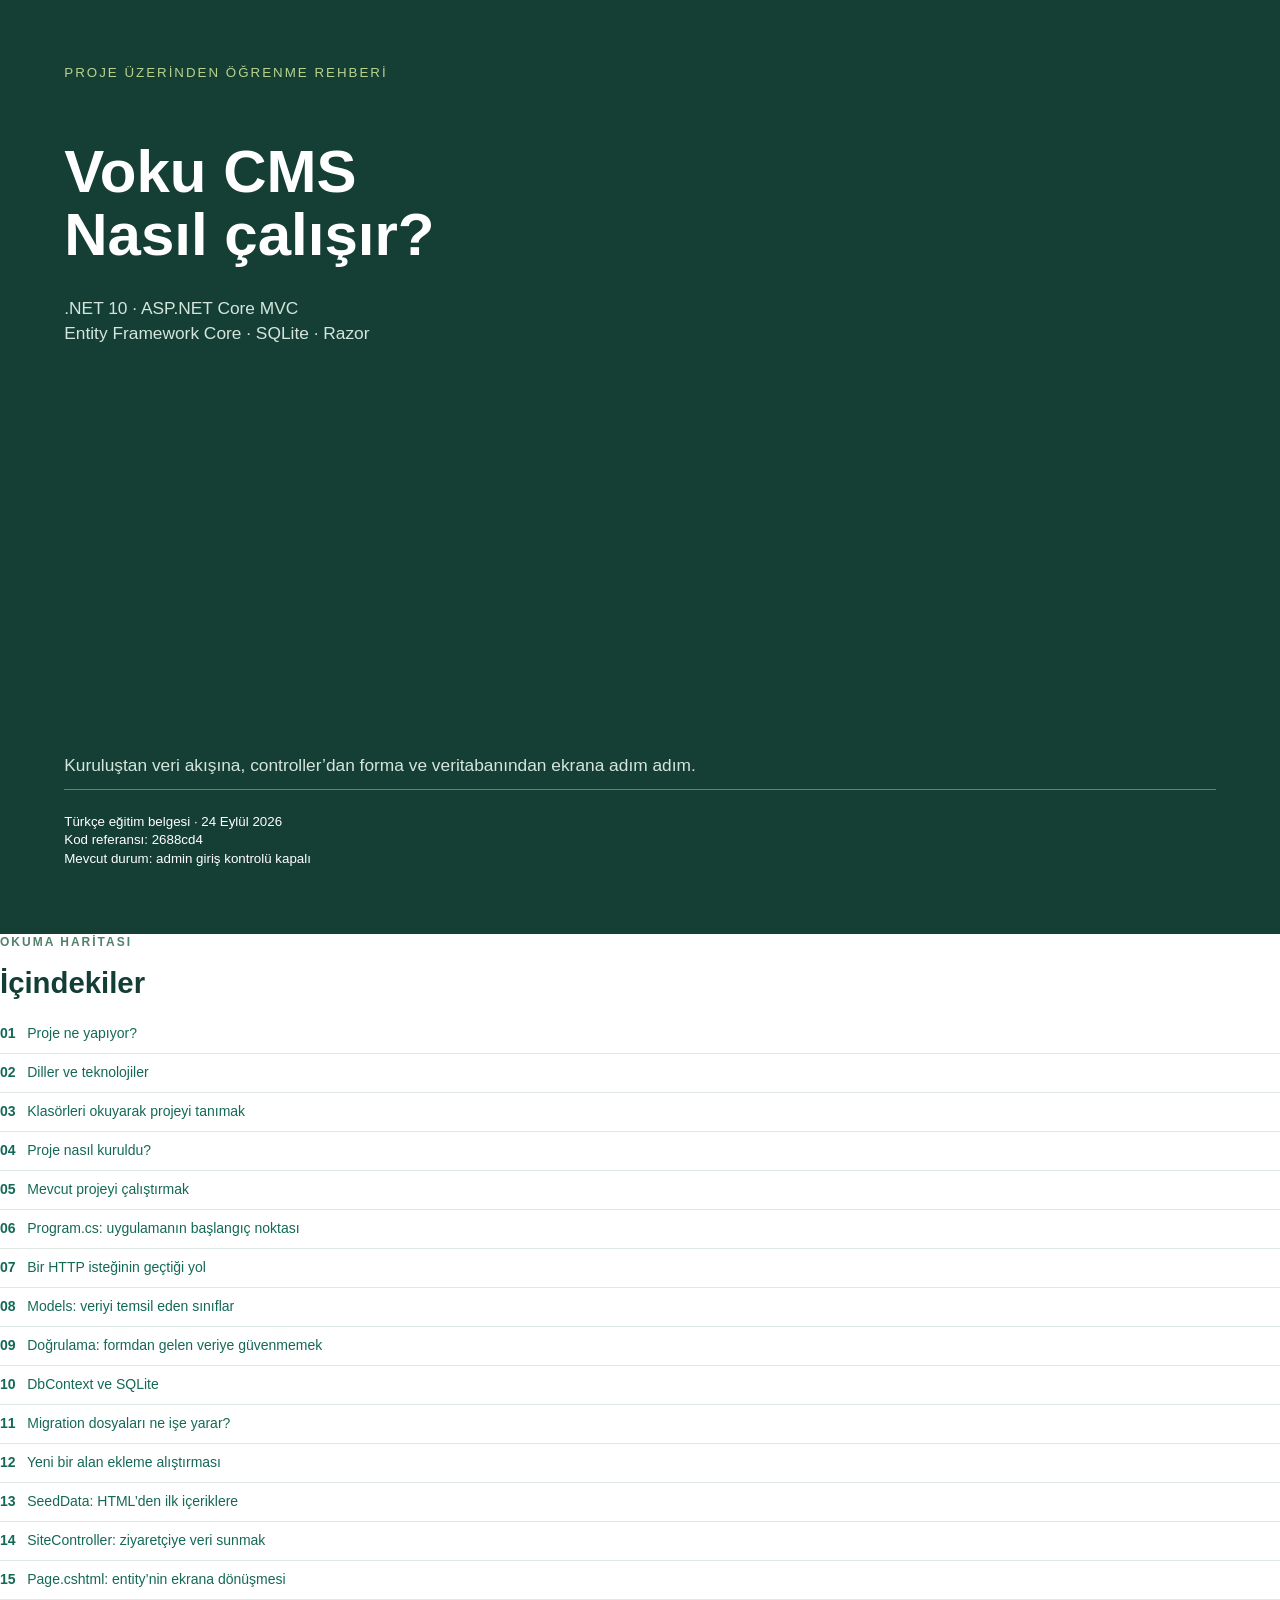
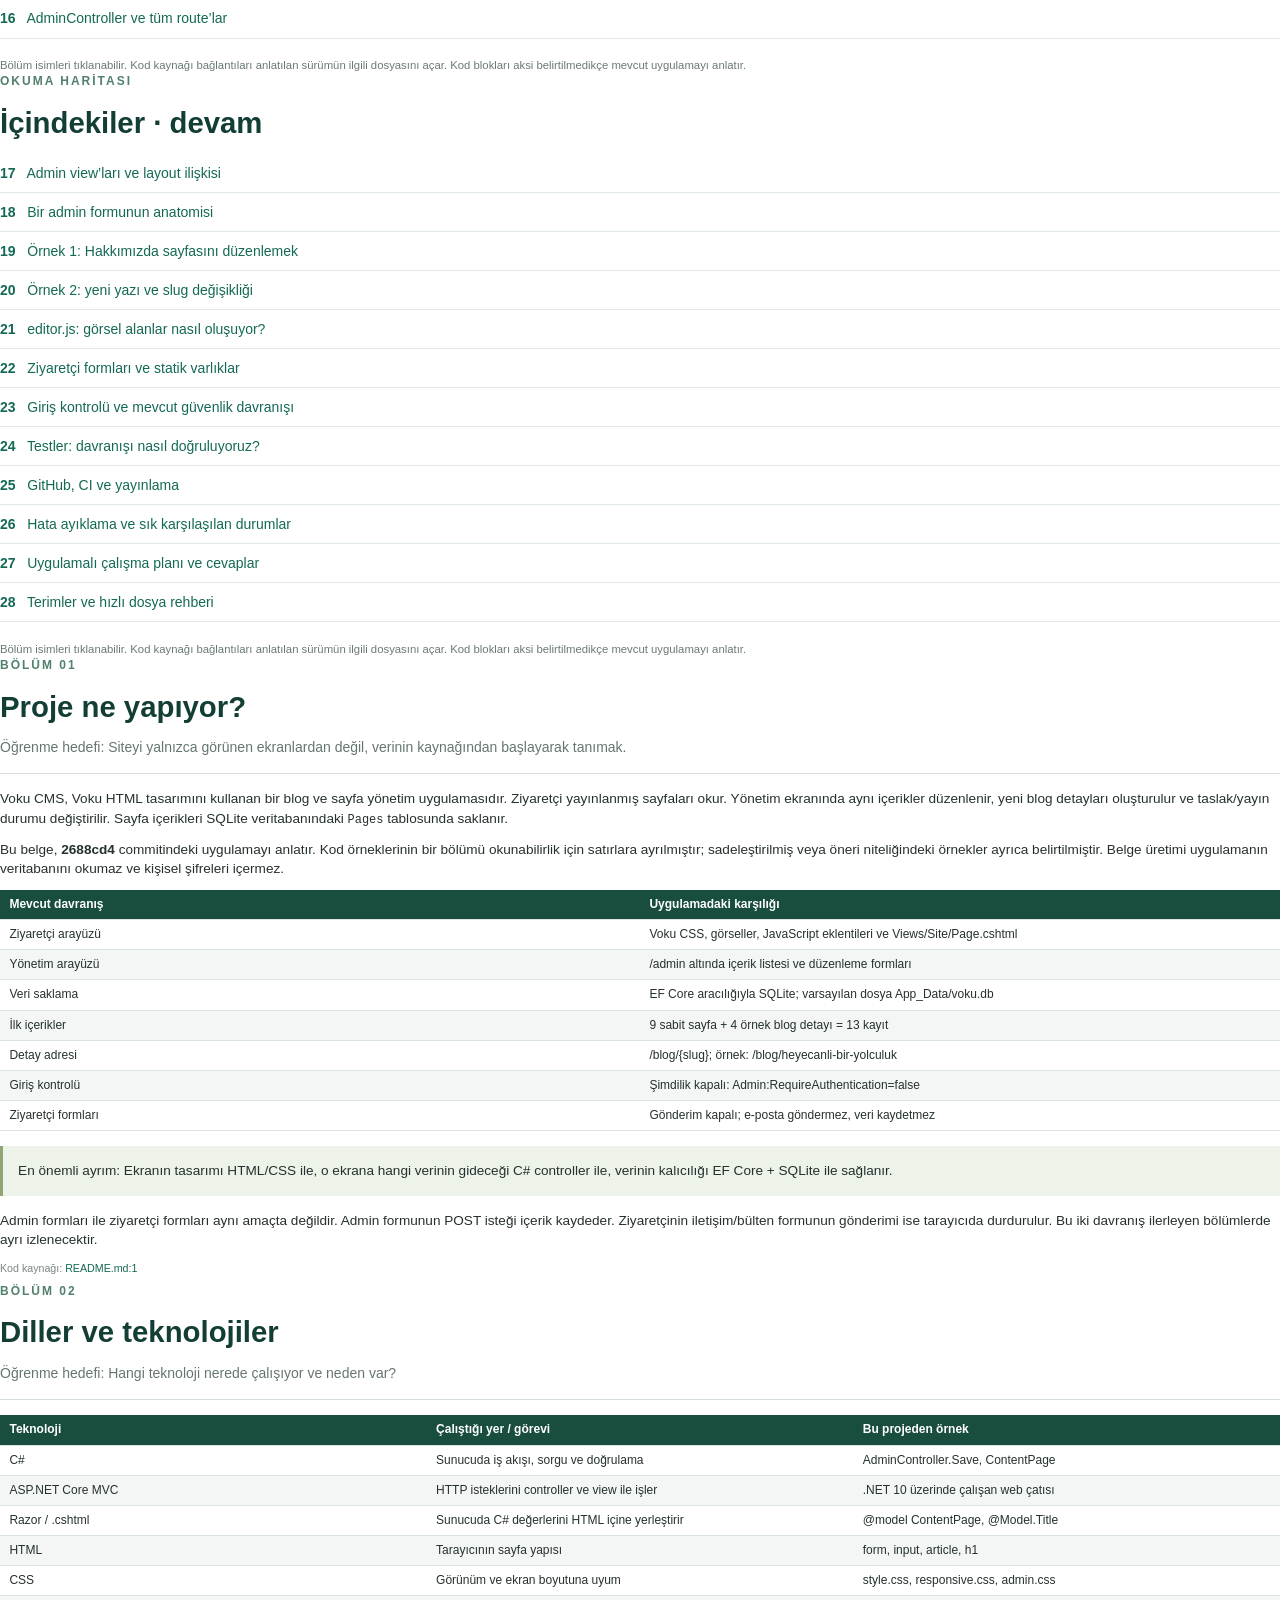
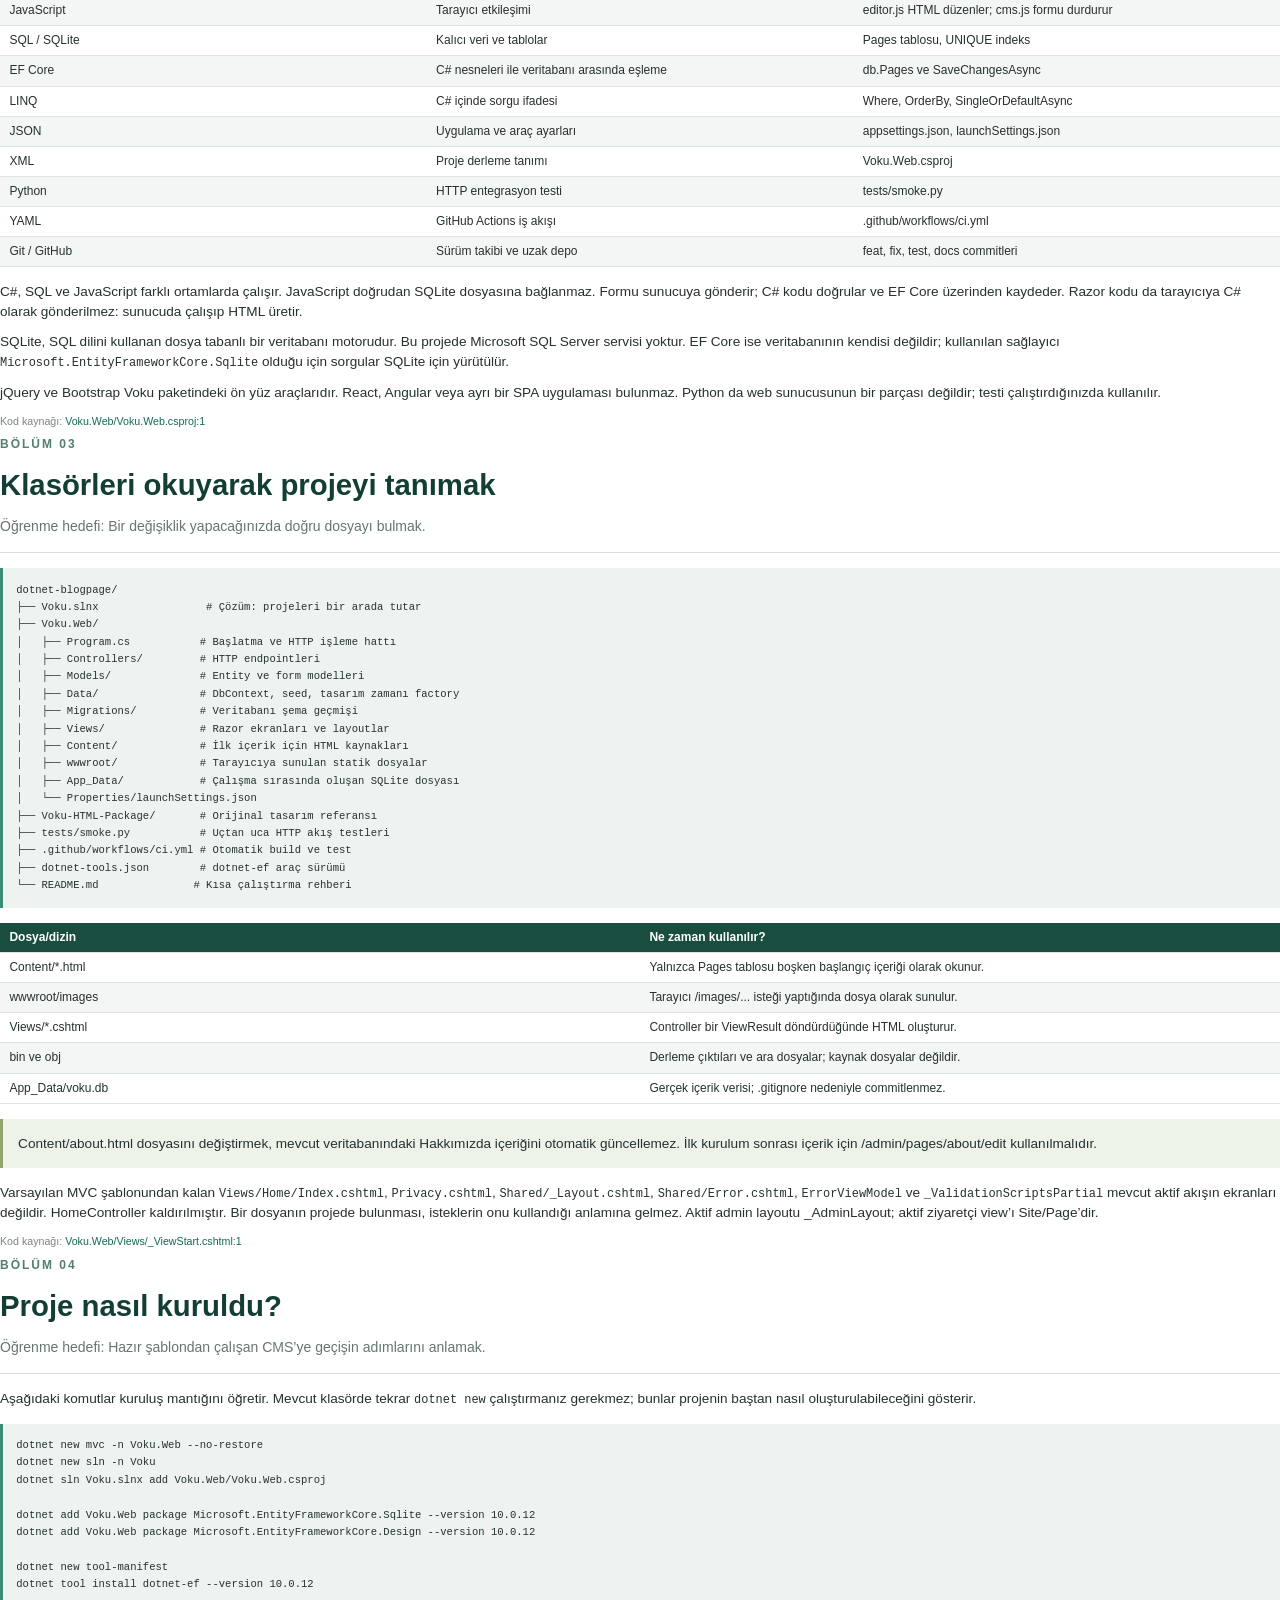
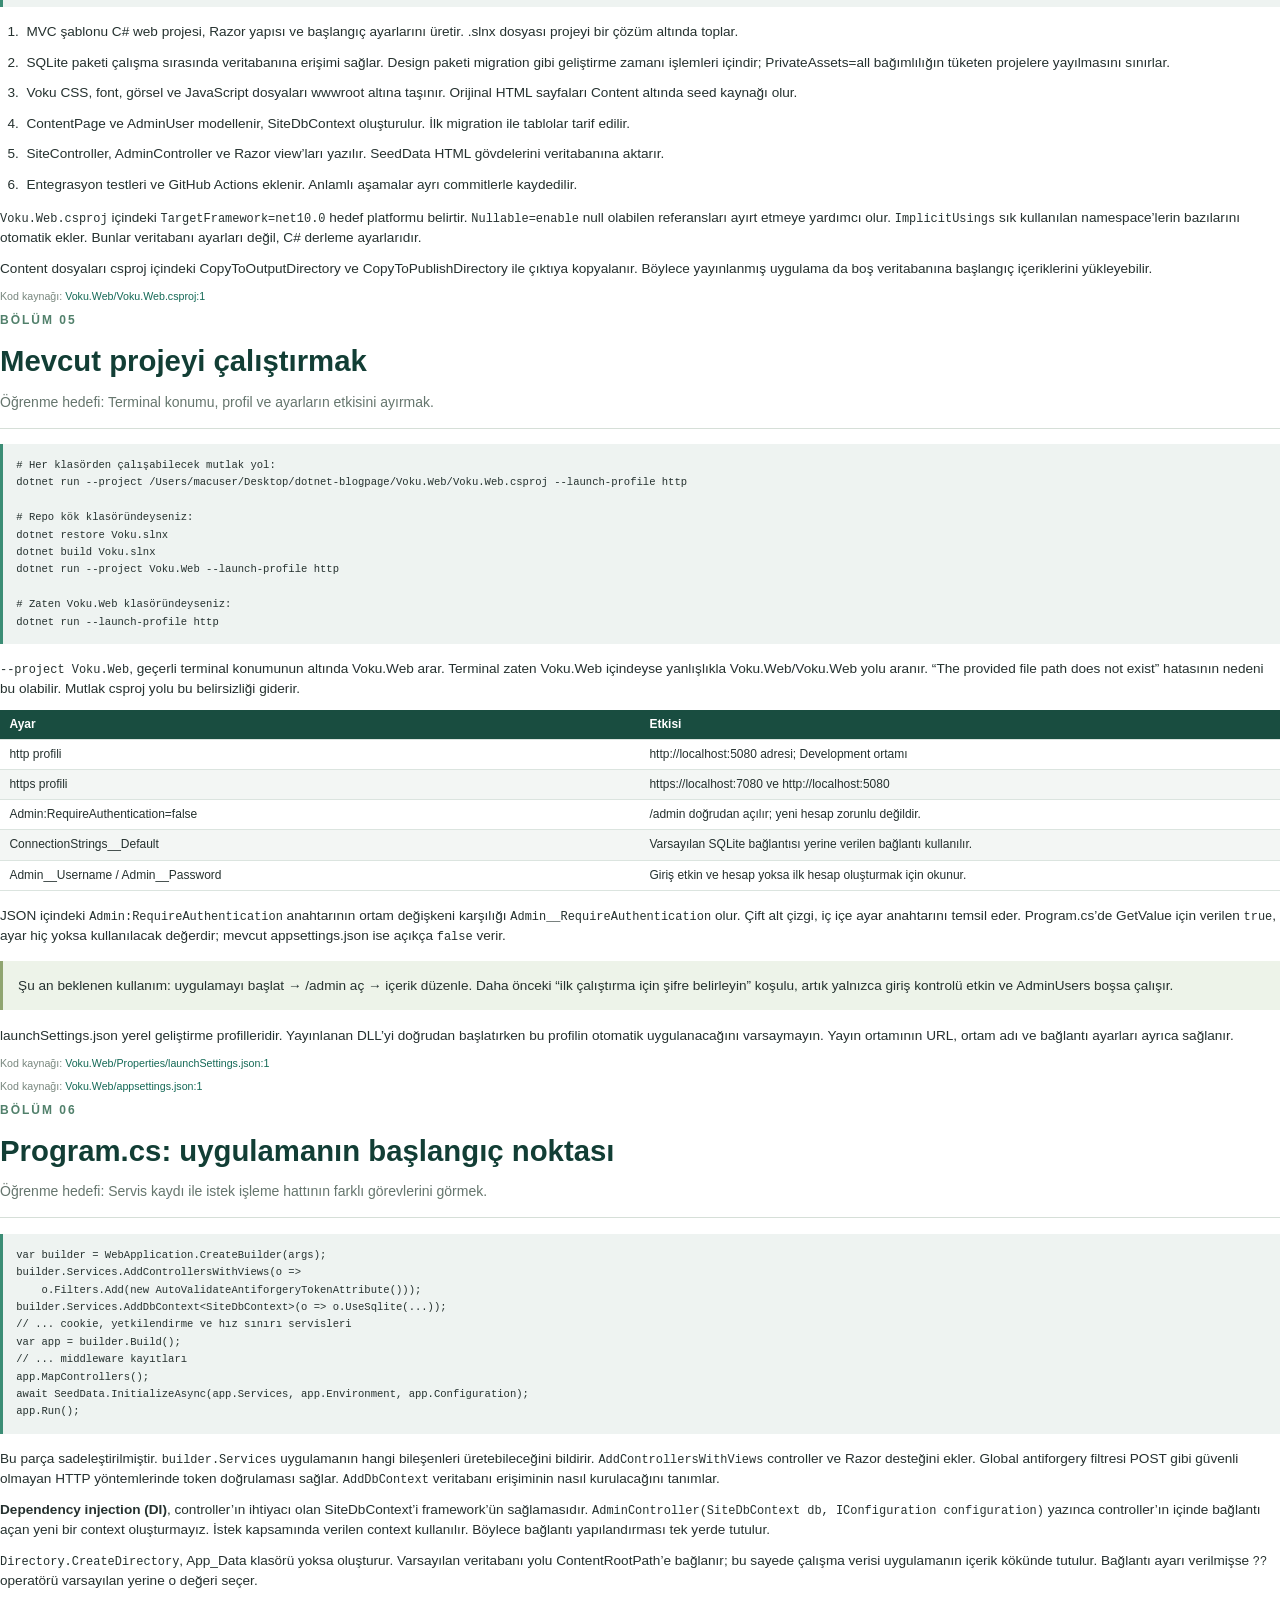
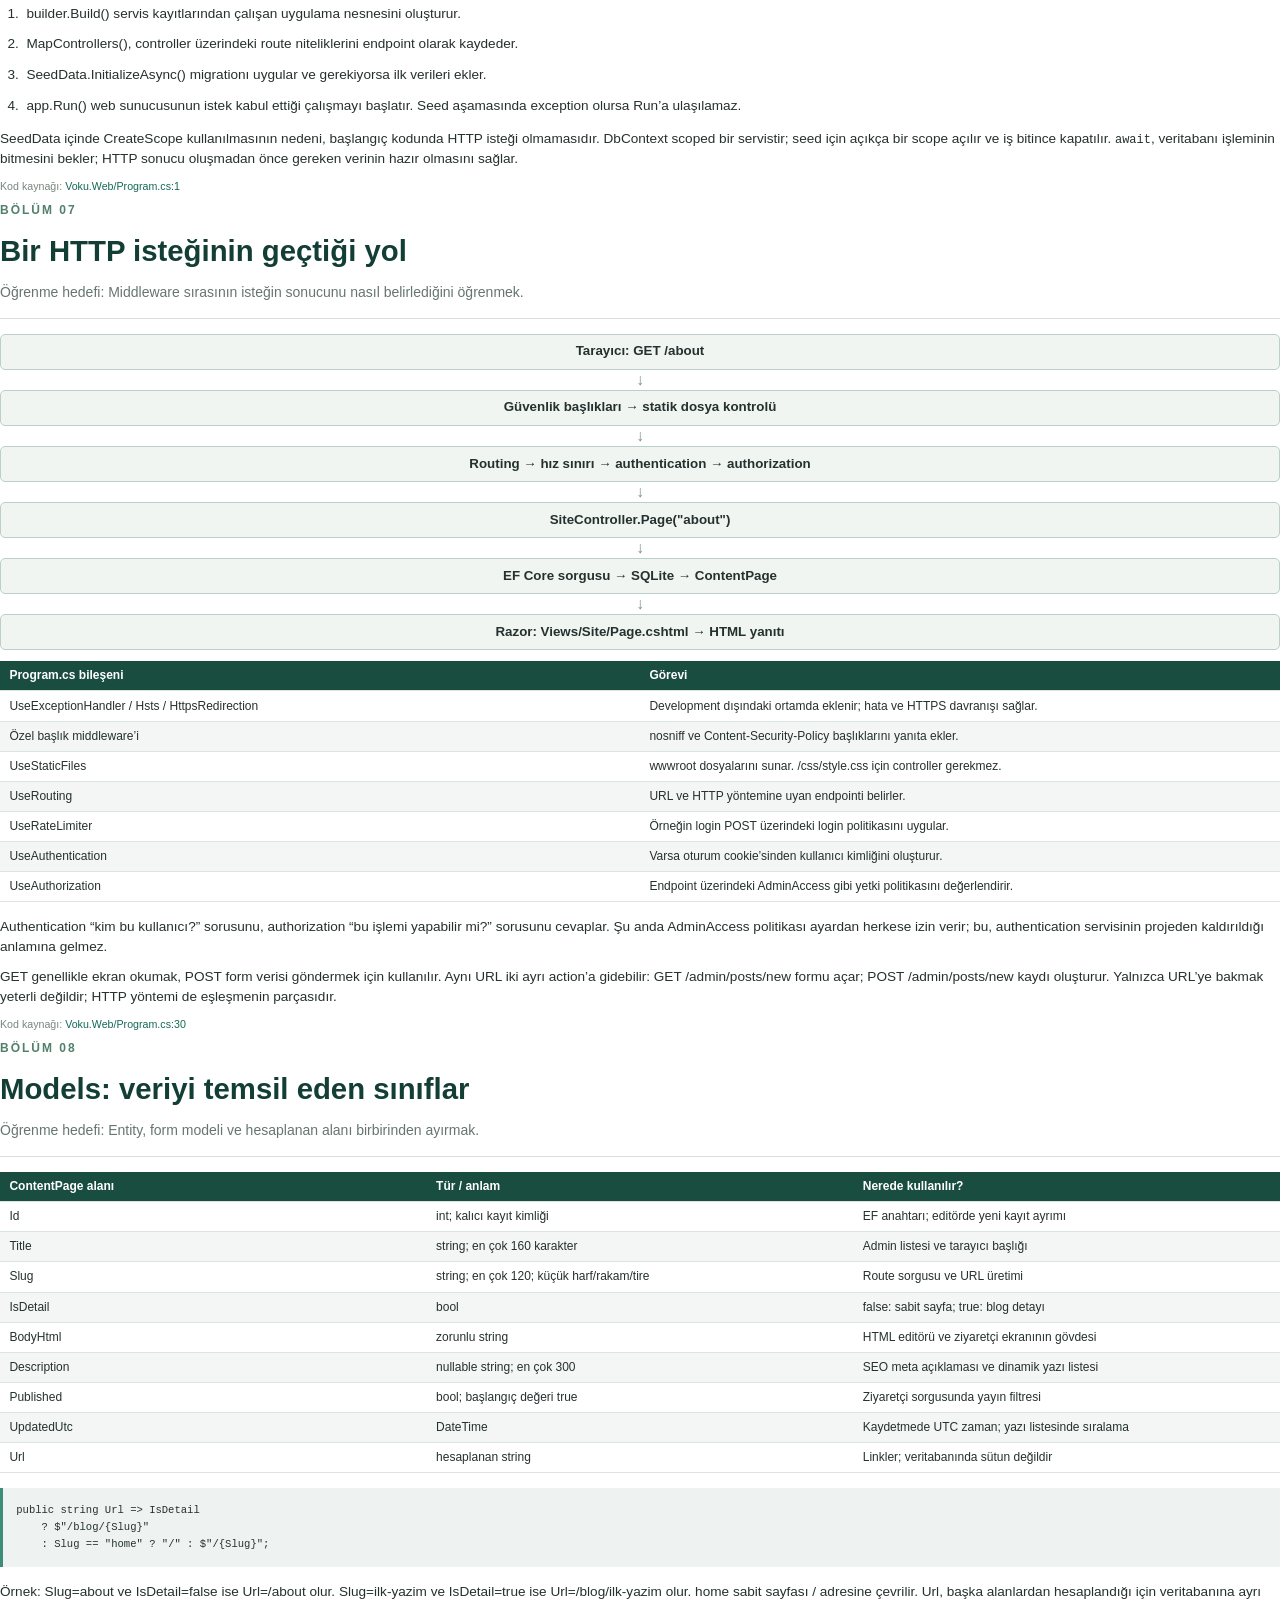
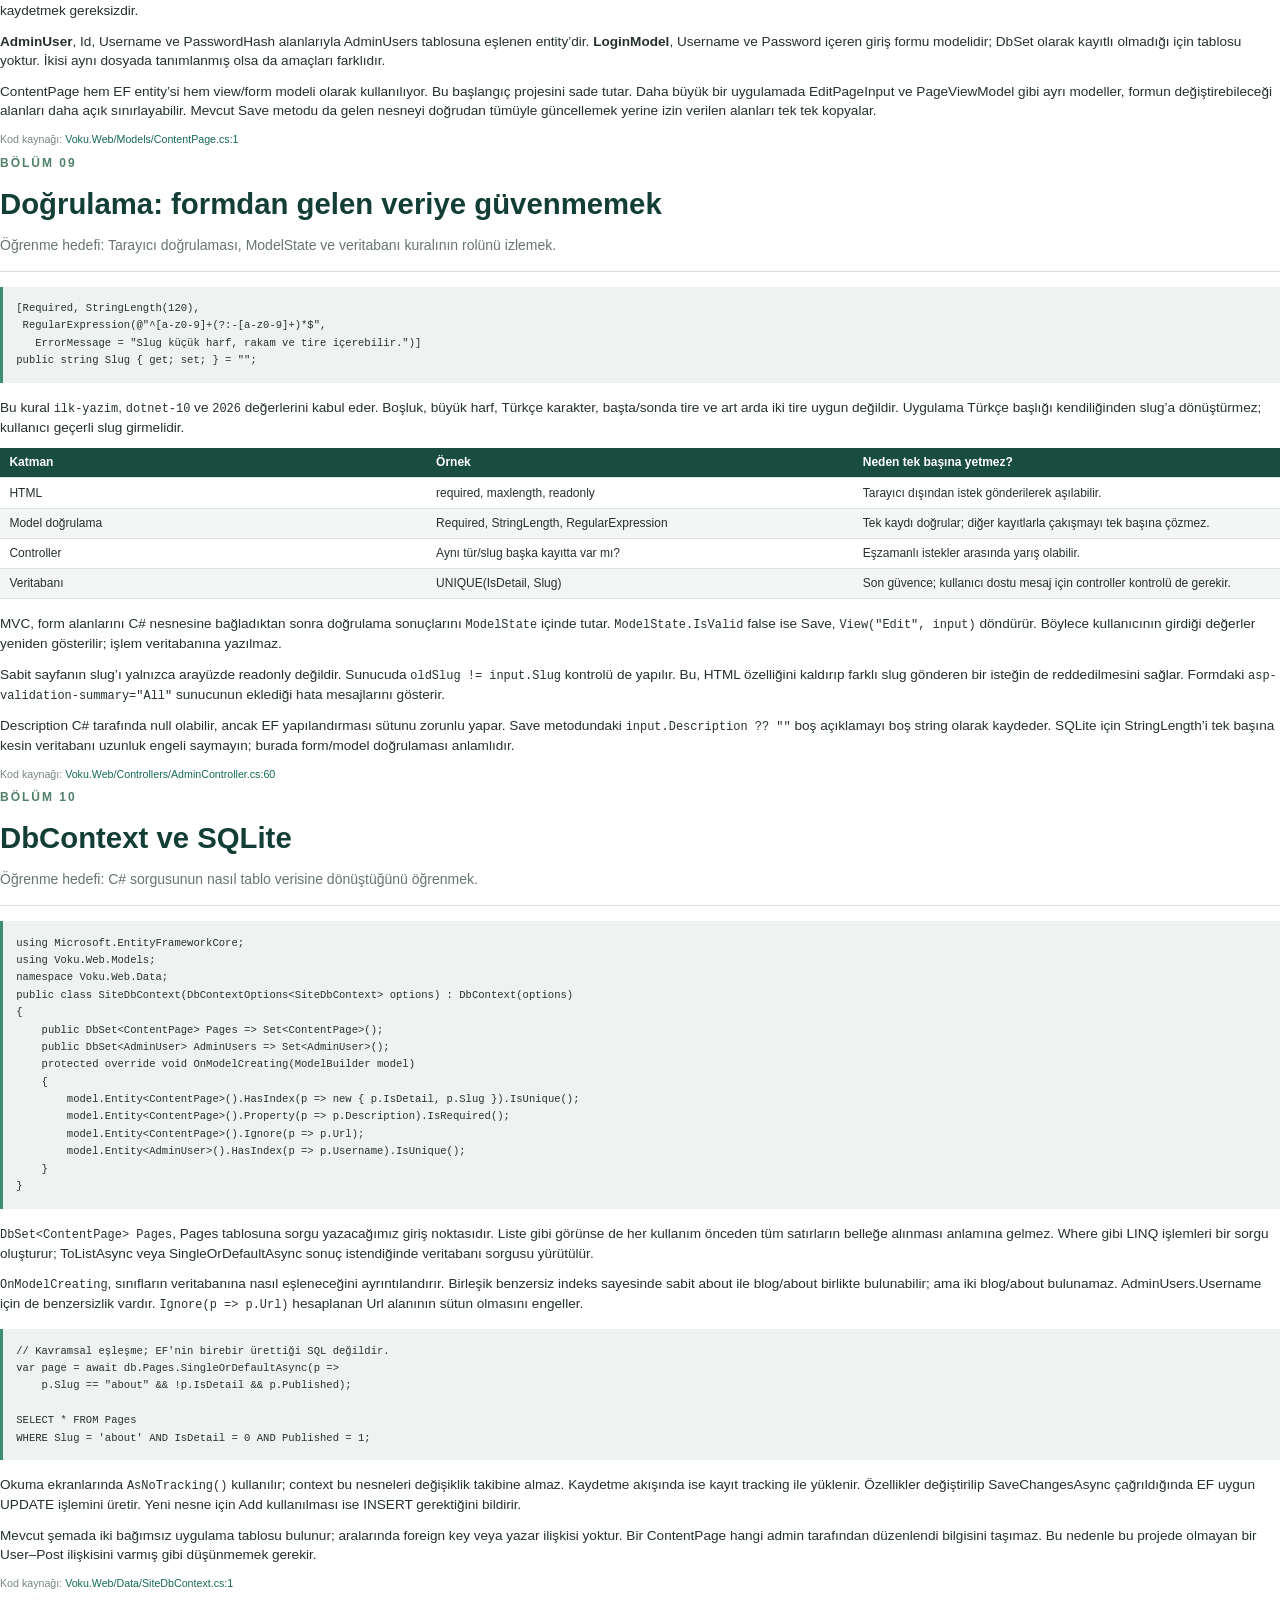
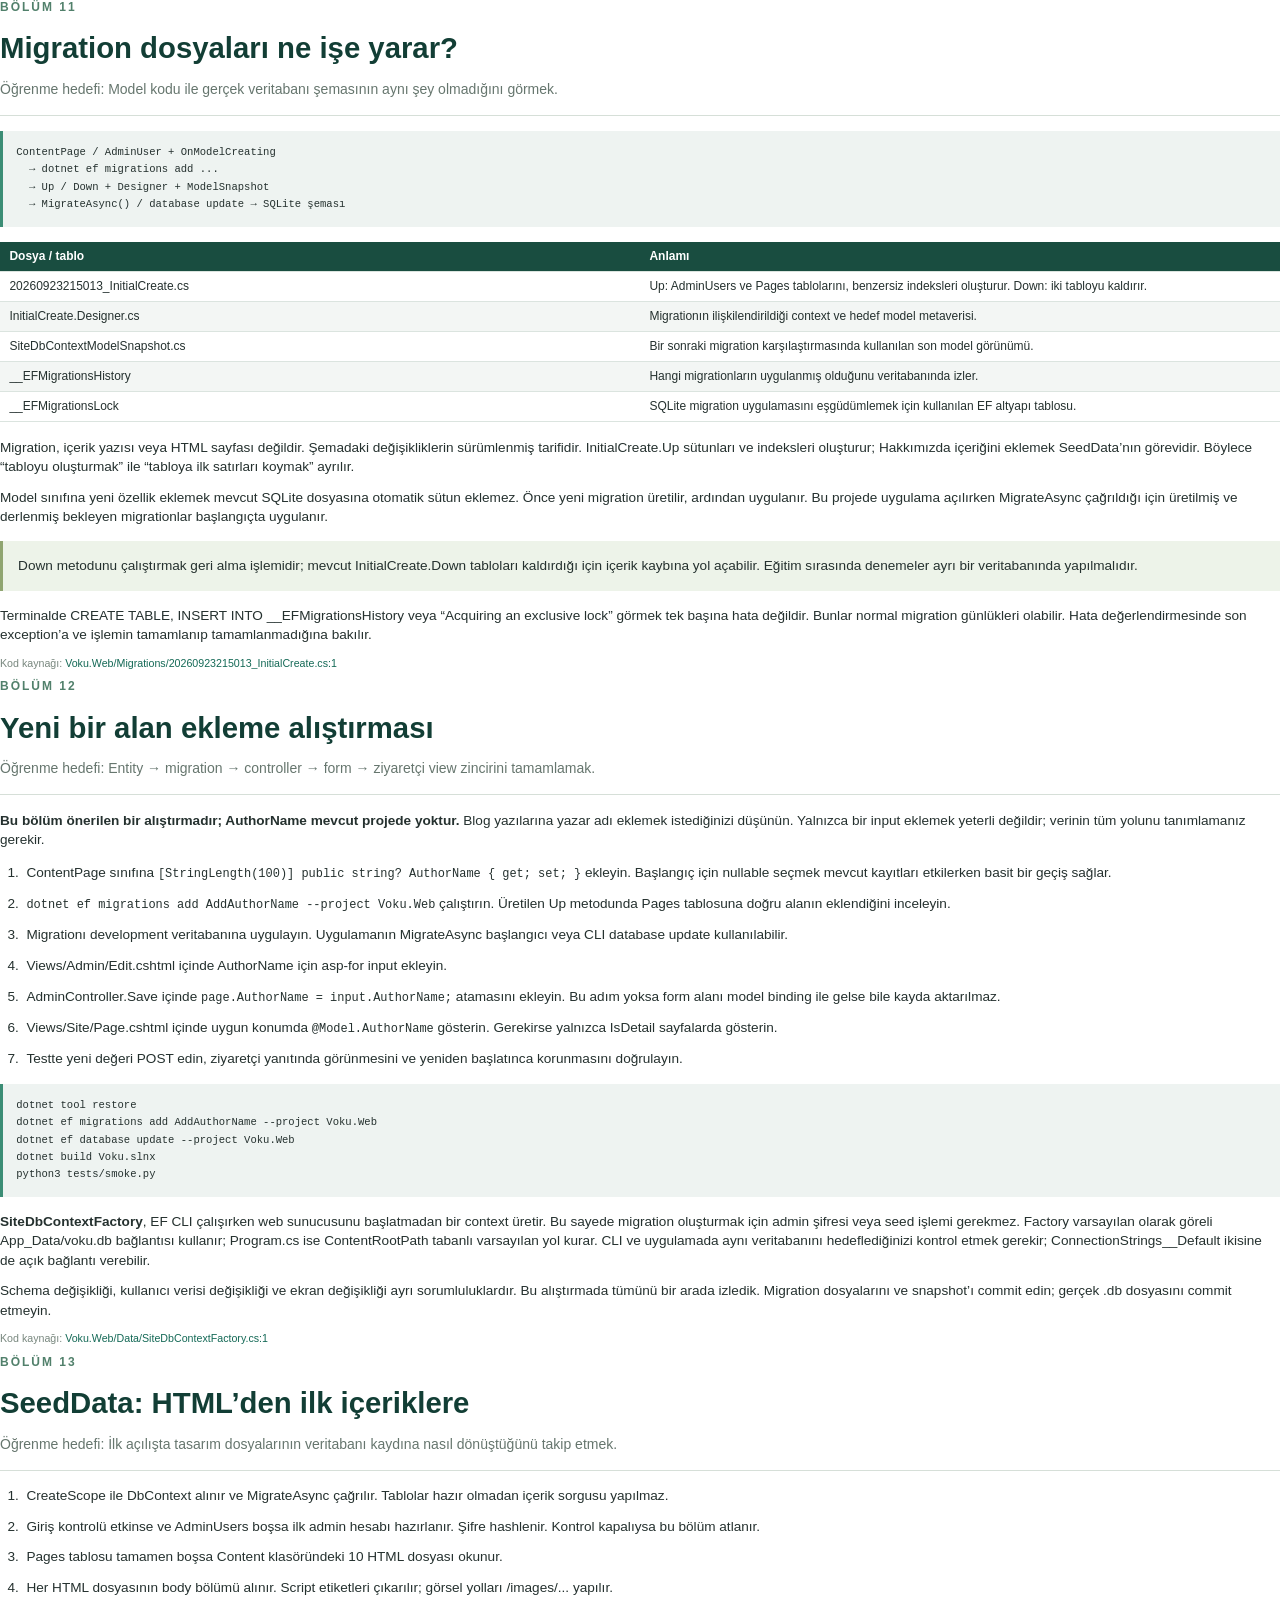
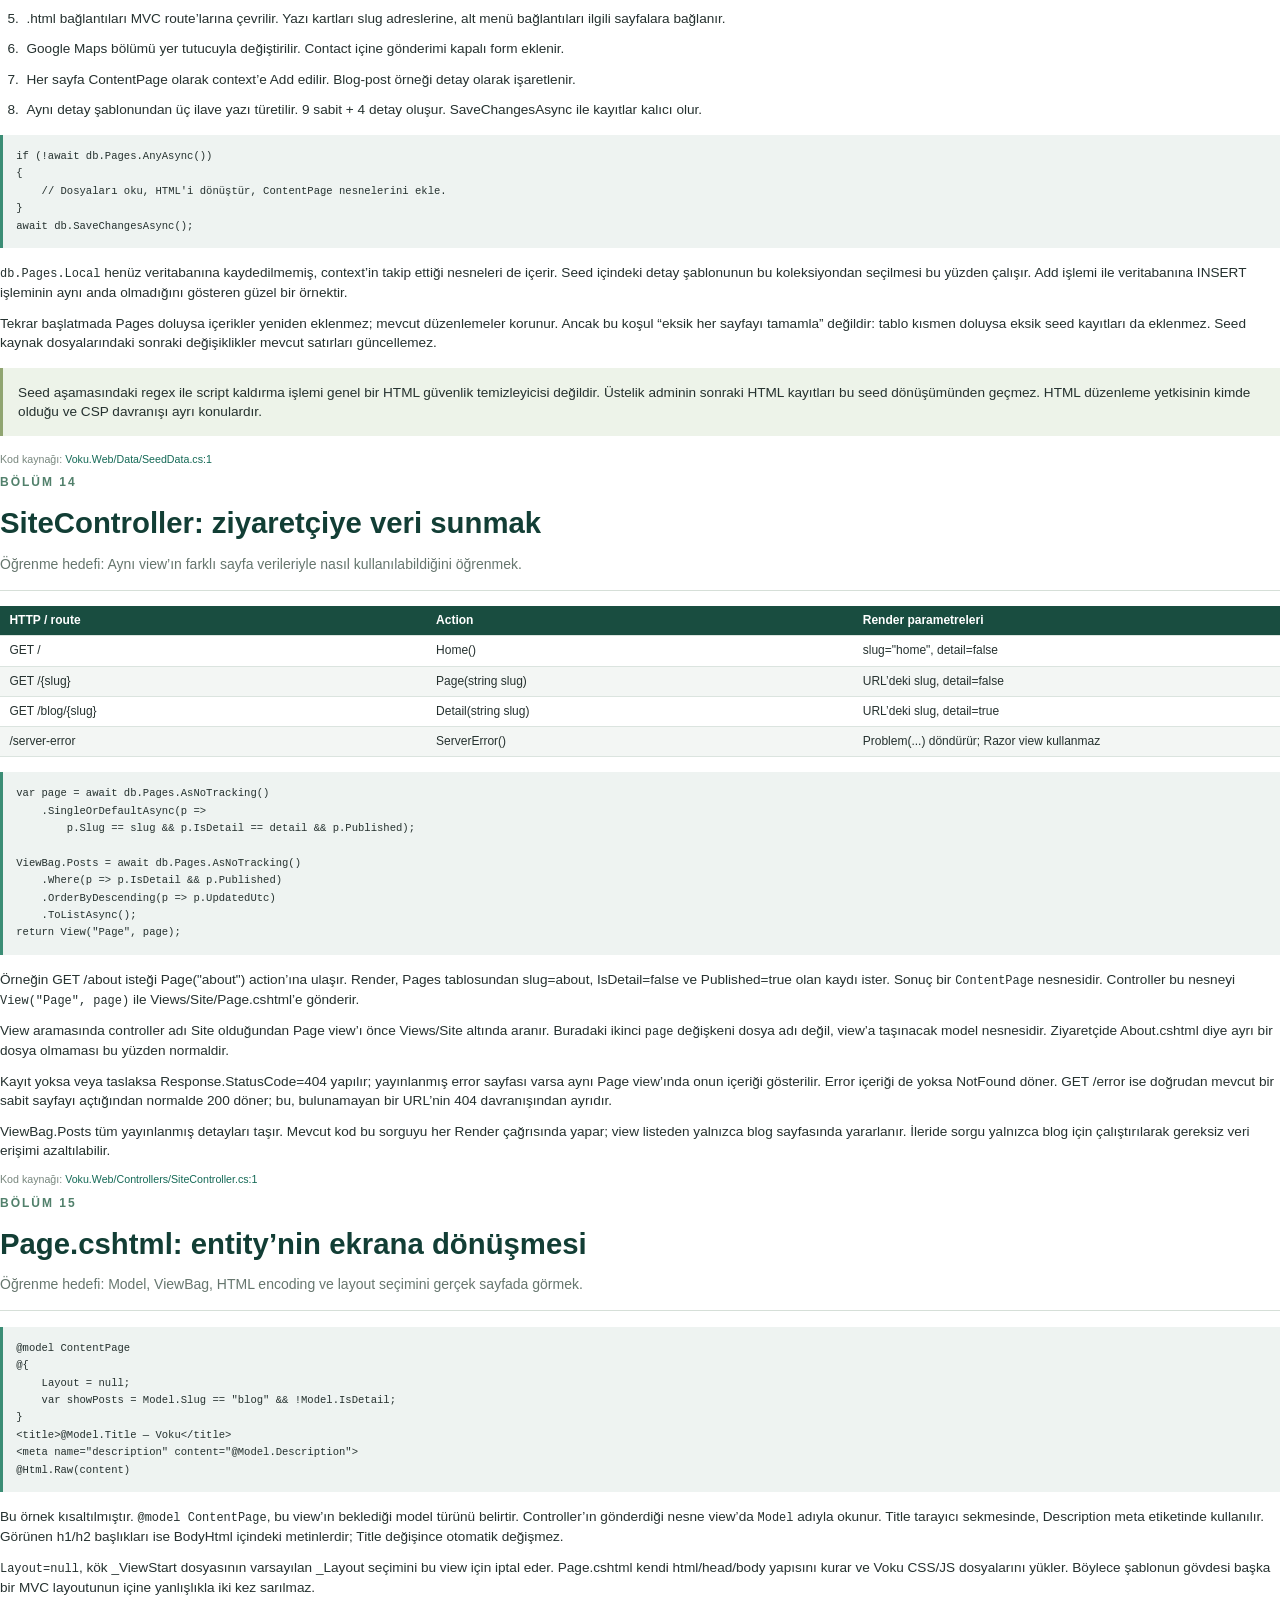
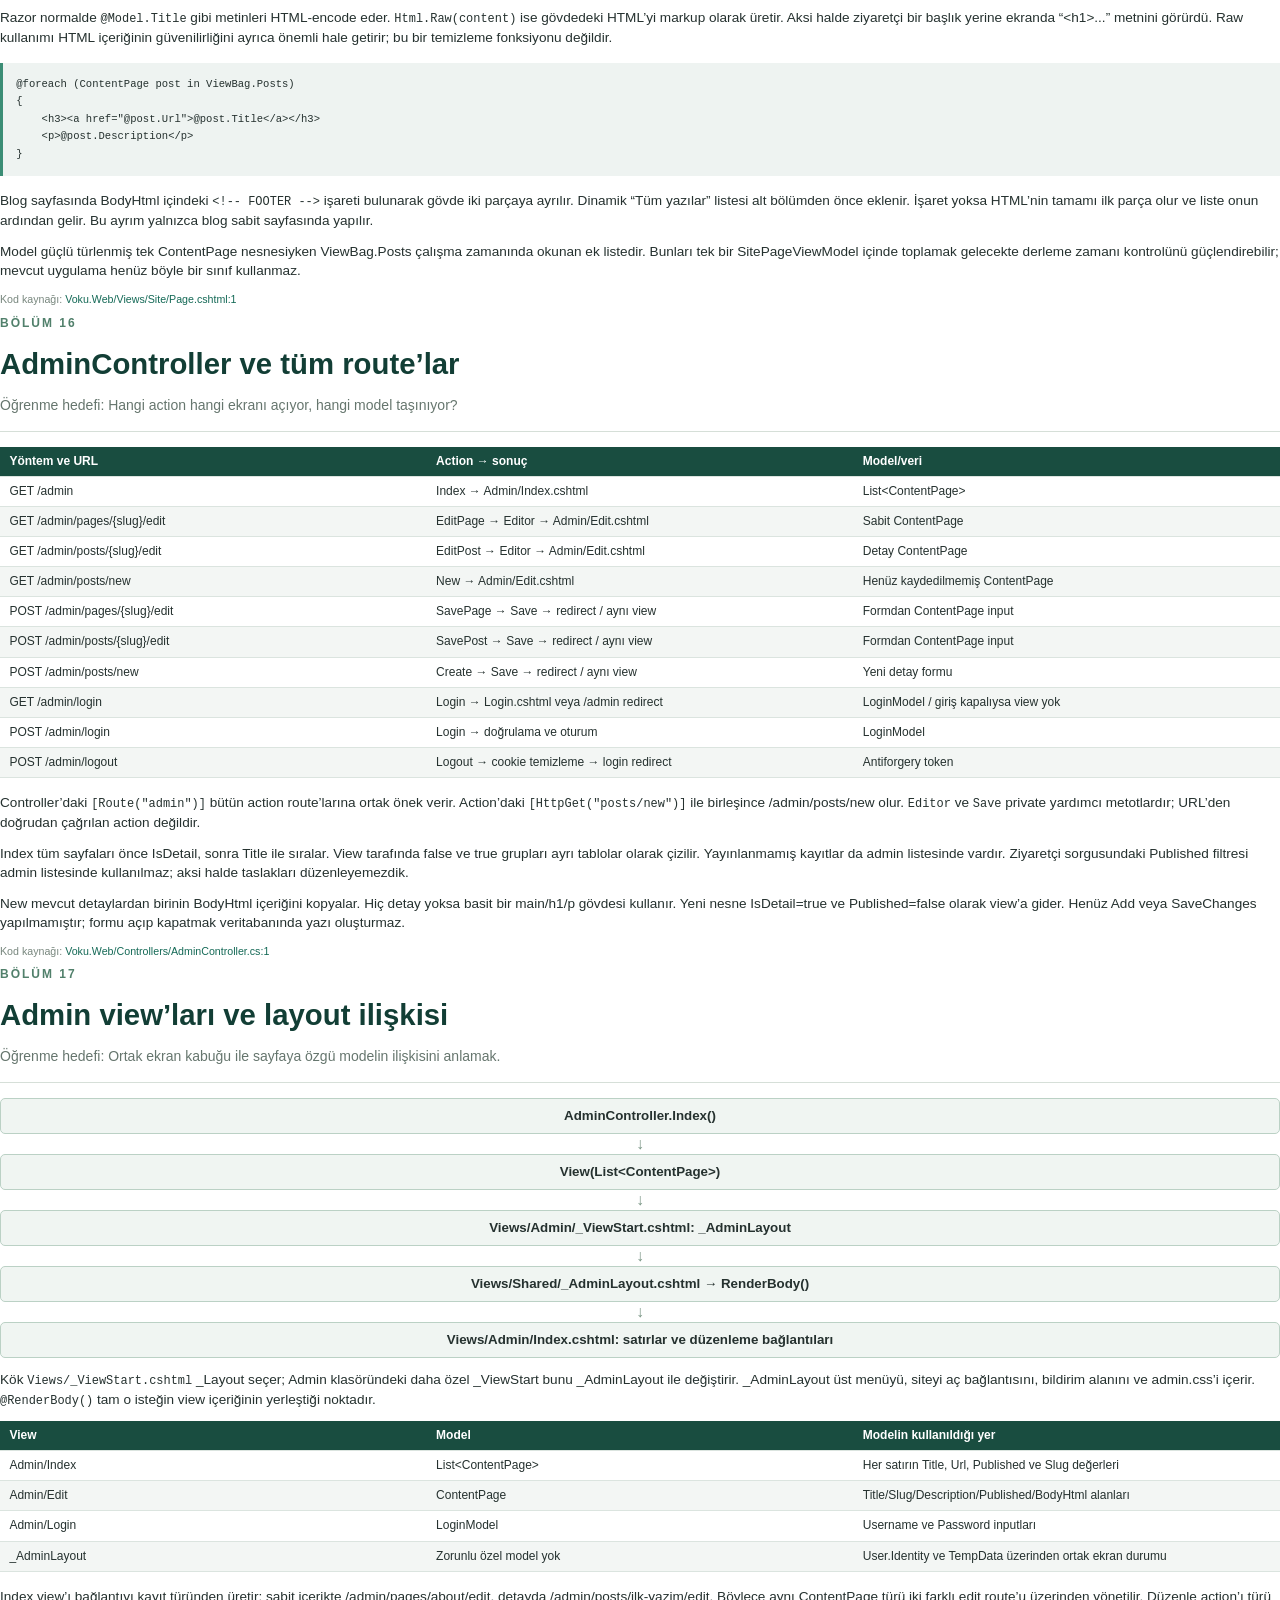
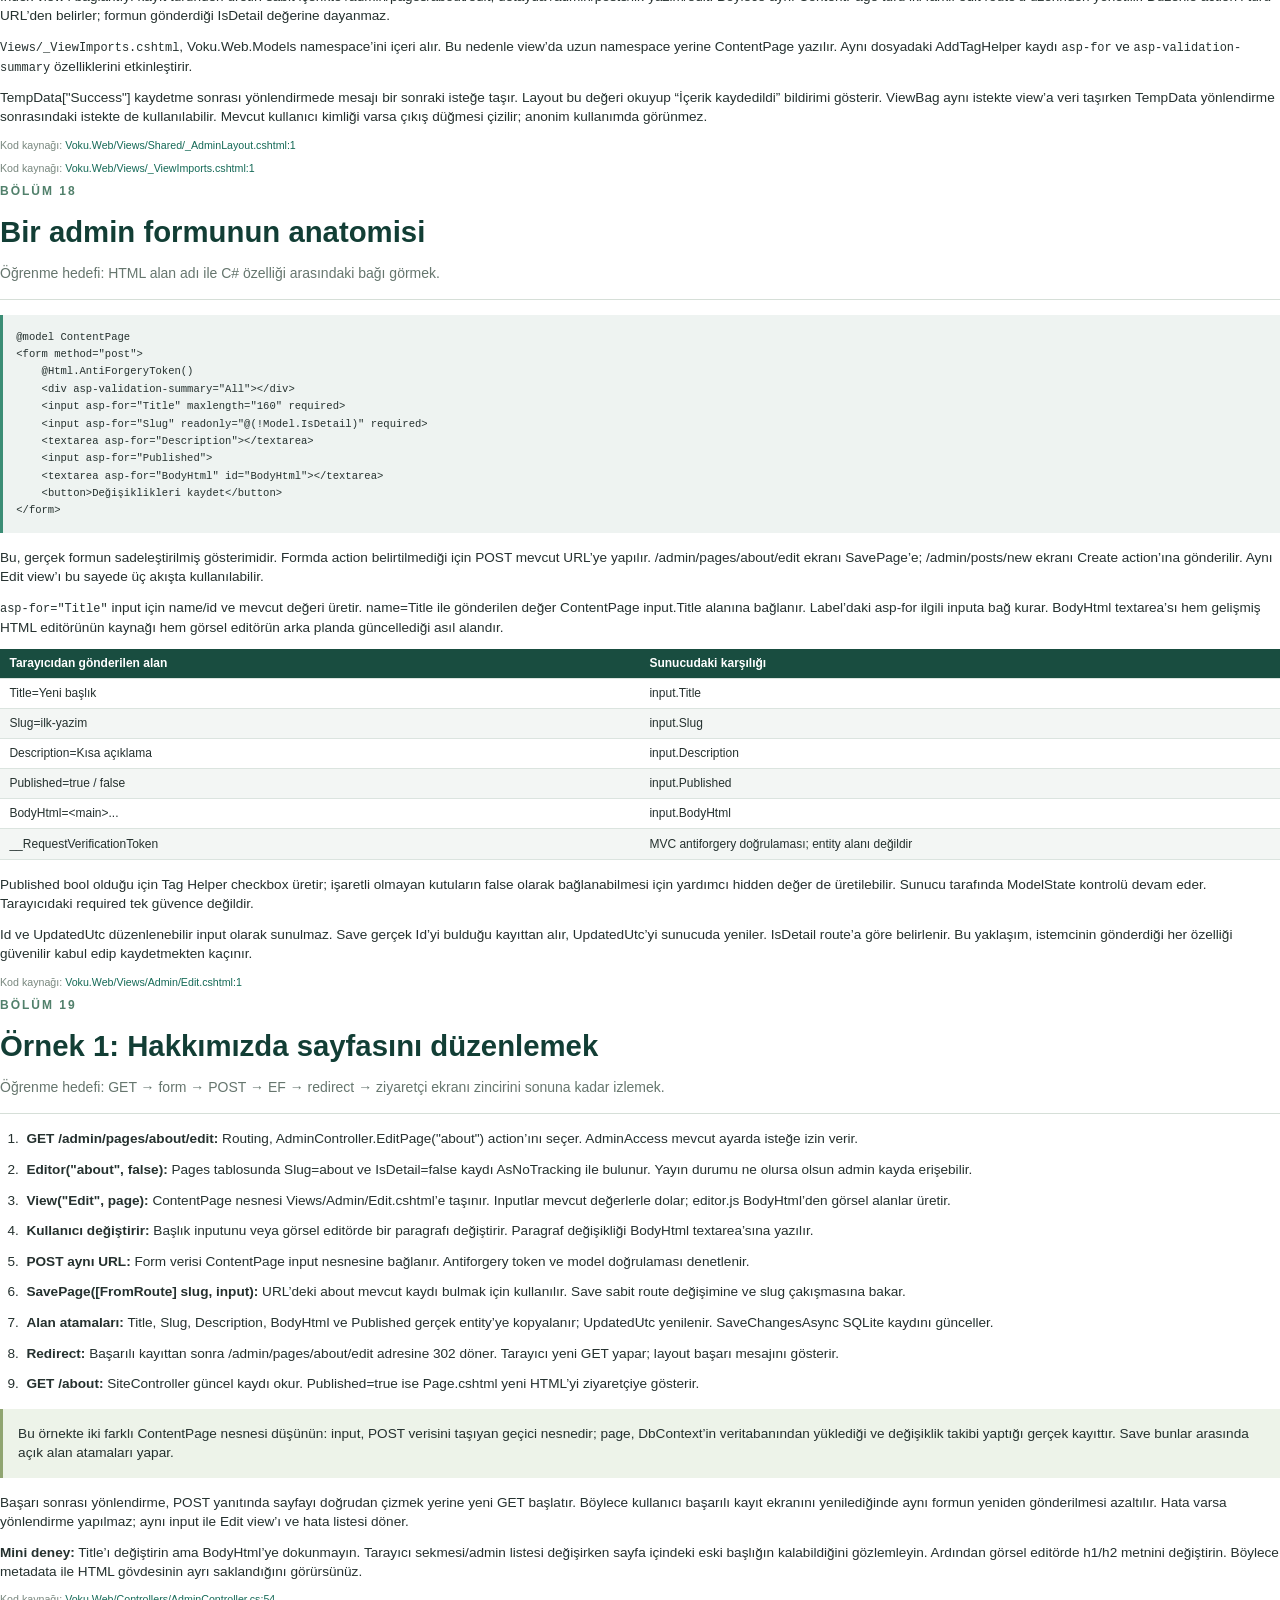
==== commit 9c2000ed: "docs: finalize educational PDF layout and reproducible rendering" ====
--- a/docs/Voku-CMS-Egitim-Rehberi.html
+++ b/docs/Voku-CMS-Egitim-Rehberi.html
@@ -1,5 +1,5 @@
 <!doctype html><html lang="tr"><head><meta charset="utf-8"><title>Voku CMS — Proje ve Mimari Eğitim Rehberi</title><style>
-@page{size:A4;margin:17mm 17mm 19mm}*{box-sizing:border-box}body{font-family:Arial,Helvetica,sans-serif;color:#25312f;font-size:10.6pt;line-height:1.48;margin:0}h1{font-size:25pt;line-height:1.15;color:#123e35;margin:7mm 0 5mm}h2{font-size:16pt}p{margin:0 0 3.5mm}a{color:#146956;text-decoration:none}code{font-family:Menlo,Consolas,monospace;font-size:.88em;overflow-wrap:anywhere}pre{background:#eef3f1;border-left:3px solid #3b8d75;padding:3.5mm;white-space:pre-wrap;overflow-wrap:anywhere;font-size:9pt;line-height:1.45;break-inside:avoid;margin:4mm 0}table{border-collapse:collapse;width:100%;font-size:9.4pt;margin:4mm 0 5mm;table-layout:fixed}th{background:#194d40;color:white;text-align:left}td,th{padding:2.5mm 3mm;vertical-align:top;overflow-wrap:anywhere;border-bottom:1px solid #dbe4df}tr{break-inside:avoid}tr:nth-child(even) td{background:#f3f6f4}thead{display:table-header-group}li{margin:0 0 3mm;padding-left:1mm}ol{padding-left:6mm}aside{padding:4mm;background:#edf3e9;border-left:3px solid #90a571;margin:4mm 0;break-inside:avoid}.chapter{break-before:page}.eyebrow{font-size:9pt;font-weight:bold;letter-spacing:2px;color:#51806b}.goal{font-size:11pt;color:#66766e;border-bottom:1px solid #d6dfd8;padding-bottom:4mm;margin-bottom:5mm}.source{font-size:8pt;color:#78877e;margin:2mm 0;overflow-wrap:anywhere}.flow{margin:5mm 0;text-align:center;break-inside:avoid}.flow div{border:1px solid #bbd1c5;background:#f0f5f2;border-radius:5px;padding:2mm;font-weight:bold;font-size:10pt}.flow b{display:block;color:#7a9685;font-size:12pt;line-height:1.25}.cover{height:247mm;display:flex;flex-direction:column;justify-content:space-between;background:#153f35;color:white;padding:17mm;break-after:page}.cover h1{font-size:45pt;color:white;line-height:1.05;margin:15mm 0 8mm}.cover p{color:#d4e6dc;font-size:13pt}.cover .tag{color:#b8d28d;letter-spacing:2px;font-size:10pt}.cover .meta{border-top:1px solid #648274;padding-top:6mm;font-size:10pt}.toc{break-before:page}.toc a{display:block;padding:2.4mm 0;border-bottom:1px solid #e0e8e3;font-size:10.5pt}.toc small{display:block;margin-top:5mm;color:#6a7a71}.intro{font-size:12pt}h1,h2,.eyebrow{break-after:avoid}p{orphans:3;widows:3}
+@page{size:A4;margin:17mm 17mm 19mm}*{box-sizing:border-box}body{font-family:Arial,Helvetica,sans-serif;color:#25312f;font-size:10.2pt;line-height:1.42;margin:0}h1{font-size:22pt;line-height:1.15;color:#123e35;margin:4mm 0 4mm}h2{font-size:16pt}p{margin:0 0 3mm}a{color:#146956;text-decoration:none}code{font-family:Menlo,Consolas,monospace;font-size:.88em;overflow-wrap:anywhere}pre{background:#eef3f1;border-left:3px solid #3b8d75;padding:3.5mm;white-space:pre-wrap;overflow-wrap:anywhere;font-size:9pt;line-height:1.45;break-inside:avoid;margin:4mm 0}table{border-collapse:collapse;width:100%;font-size:9pt;margin:3mm 0 4mm;table-layout:fixed}th{background:#194d40;color:white;text-align:left}td,th{padding:1.6mm 2.5mm;vertical-align:top;overflow-wrap:anywhere;border-bottom:1px solid #dbe4df}tr{break-inside:avoid}tr:nth-child(even) td{background:#f3f6f4}thead{display:table-header-group}li{margin:0 0 3mm;padding-left:1mm}ol{padding-left:6mm}aside{padding:4mm;background:#edf3e9;border-left:3px solid #90a571;margin:4mm 0;break-inside:avoid}.chapter{break-before:page}.eyebrow{font-size:9pt;font-weight:bold;letter-spacing:2px;color:#51806b}.goal{font-size:10.5pt;color:#66766e;border-bottom:1px solid #d6dfd8;padding-bottom:4mm;margin-bottom:4mm}.source{break-before:avoid;font-size:8pt;color:#78877e;margin:2mm 0;overflow-wrap:anywhere}.flow{margin:3mm 0;text-align:center;break-inside:avoid}.flow div{border:1px solid #bbd1c5;background:#f0f5f2;border-radius:5px;padding:2mm;font-weight:bold;font-size:10pt}.flow b{display:block;color:#7a9685;font-size:12pt;line-height:1.25}.cover{height:247mm;display:flex;flex-direction:column;justify-content:space-between;background:#153f35;color:white;padding:17mm;break-after:page}.cover h1{font-size:45pt;color:white;line-height:1.05;margin:15mm 0 8mm}.cover p{color:#d4e6dc;font-size:13pt}.cover .tag{color:#b8d28d;letter-spacing:2px;font-size:10pt}.cover .meta{border-top:1px solid #648274;padding-top:6mm;font-size:10pt}.toc{break-before:page}.toc a{display:block;padding:2.4mm 0;border-bottom:1px solid #e0e8e3;font-size:10.5pt}.toc small{display:block;margin-top:5mm;color:#6a7a71}.intro{font-size:12pt}h1,h2,.eyebrow{break-after:avoid}p{orphans:3;widows:3}
 </style></head><body><div class="cover"><div><div class="tag">PROJE ÜZERİNDEN ÖĞRENME REHBERİ</div><h1>Voku CMS<br>Nasıl çalışır?</h1><p>.NET 10 · ASP.NET Core MVC<br>Entity Framework Core · SQLite · Razor</p></div><div><p>Kuruluştan veri akışına, controller’dan forma ve veritabanından ekrana adım adım.</p><div class="meta">Türkçe eğitim belgesi · 24 Eylül 2026<br>Kod referansı: 2688cd4<br>Mevcut durum: admin giriş kontrolü kapalı</div></div></div><section class="toc"><div class="eyebrow">OKUMA HARİTASI</div><h1>İçindekiler</h1><a href="#bolum-1"><b>01</b> &nbsp; Proje ne yapıyor?</a><a href="#bolum-2"><b>02</b> &nbsp; Diller ve teknolojiler</a><a href="#bolum-3"><b>03</b> &nbsp; Klasörleri okuyarak projeyi tanımak</a><a href="#bolum-4"><b>04</b> &nbsp; Proje nasıl kuruldu?</a><a href="#bolum-5"><b>05</b> &nbsp; Mevcut projeyi çalıştırmak</a><a href="#bolum-6"><b>06</b> &nbsp; Program.cs: uygulamanın başlangıç noktası</a><a href="#bolum-7"><b>07</b> &nbsp; Bir HTTP isteğinin geçtiği yol</a><a href="#bolum-8"><b>08</b> &nbsp; Models: veriyi temsil eden sınıflar</a><a href="#bolum-9"><b>09</b> &nbsp; Doğrulama: formdan gelen veriye güvenmemek</a><a href="#bolum-10"><b>10</b> &nbsp; DbContext ve SQLite</a><a href="#bolum-11"><b>11</b> &nbsp; Migration dosyaları ne işe yarar?</a><a href="#bolum-12"><b>12</b> &nbsp; Yeni bir alan ekleme alıştırması</a><a href="#bolum-13"><b>13</b> &nbsp; SeedData: HTML’den ilk içeriklere</a><a href="#bolum-14"><b>14</b> &nbsp; SiteController: ziyaretçiye veri sunmak</a><a href="#bolum-15"><b>15</b> &nbsp; Page.cshtml: entity’nin ekrana dönüşmesi</a><a href="#bolum-16"><b>16</b> &nbsp; AdminController ve tüm route’lar</a><small>Bölüm isimleri tıklanabilir. Kod kaynağı bağlantıları anlatılan sürümün ilgili dosyasını açar. Kod blokları aksi belirtilmedikçe mevcut uygulamayı anlatır.</small></section><section class="toc"><div class="eyebrow">OKUMA HARİTASI</div><h1>İçindekiler · devam</h1><a href="#bolum-17"><b>17</b> &nbsp; Admin view’ları ve layout ilişkisi</a><a href="#bolum-18"><b>18</b> &nbsp; Bir admin formunun anatomisi</a><a href="#bolum-19"><b>19</b> &nbsp; Örnek 1: Hakkımızda sayfasını düzenlemek</a><a href="#bolum-20"><b>20</b> &nbsp; Örnek 2: yeni yazı ve slug değişikliği</a><a href="#bolum-21"><b>21</b> &nbsp; editor.js: görsel alanlar nasıl oluşuyor?</a><a href="#bolum-22"><b>22</b> &nbsp; Ziyaretçi formları ve statik varlıklar</a><a href="#bolum-23"><b>23</b> &nbsp; Giriş kontrolü ve mevcut güvenlik davranışı</a><a href="#bolum-24"><b>24</b> &nbsp; Testler: davranışı nasıl doğruluyoruz?</a><a href="#bolum-25"><b>25</b> &nbsp; GitHub, CI ve yayınlama</a><a href="#bolum-26"><b>26</b> &nbsp; Hata ayıklama ve sık karşılaşılan durumlar</a><a href="#bolum-27"><b>27</b> &nbsp; Uygulamalı çalışma planı ve cevaplar</a><a href="#bolum-28"><b>28</b> &nbsp; Terimler ve hızlı dosya rehberi</a><small>Bölüm isimleri tıklanabilir. Kod kaynağı bağlantıları anlatılan sürümün ilgili dosyasını açar. Kod blokları aksi belirtilmedikçe mevcut uygulamayı anlatır.</small></section><section class="chapter" id="bolum-1"><div class="eyebrow">BÖLÜM 01</div><h1>Proje ne yapıyor?</h1><p class="goal">Öğrenme hedefi: Siteyi yalnızca görünen ekranlardan değil, verinin kaynağından başlayarak tanımak.</p><p>Voku CMS, Voku HTML tasarımını kullanan bir blog ve sayfa yönetim uygulamasıdır. Ziyaretçi yayınlanmış sayfaları okur. Yönetim ekranında aynı içerikler düzenlenir, yeni blog detayları oluşturulur ve taslak/yayın durumu değiştirilir. Sayfa içerikleri SQLite veritabanındaki <code>Pages</code> tablosunda saklanır.</p><p>Bu belge, <b>2688cd4</b> commitindeki uygulamayı anlatır. Kod örneklerinin bir bölümü okunabilirlik için satırlara ayrılmıştır; sadeleştirilmiş veya öneri niteliğindeki örnekler ayrıca belirtilmiştir. Belge üretimi uygulamanın veritabanını okumaz ve kişisel şifreleri içermez.</p><table><thead><tr><th>Mevcut davranış</th><th>Uygulamadaki karşılığı</th></tr></thead><tbody><tr><td>Ziyaretçi arayüzü</td><td>Voku CSS, görseller, JavaScript eklentileri ve Views/Site/Page.cshtml</td></tr><tr><td>Yönetim arayüzü</td><td>/admin altında içerik listesi ve düzenleme formları</td></tr><tr><td>Veri saklama</td><td>EF Core aracılığıyla SQLite; varsayılan dosya App_Data/voku.db</td></tr><tr><td>İlk içerikler</td><td>9 sabit sayfa + 4 örnek blog detayı = 13 kayıt</td></tr><tr><td>Detay adresi</td><td>/blog/{slug}; örnek: /blog/heyecanli-bir-yolculuk</td></tr><tr><td>Giriş kontrolü</td><td>Şimdilik kapalı: Admin:RequireAuthentication=false</td></tr><tr><td>Ziyaretçi formları</td><td>Gönderim kapalı; e-posta göndermez, veri kaydetmez</td></tr></tbody></table><aside>En önemli ayrım: Ekranın tasarımı HTML/CSS ile, o ekrana hangi verinin gideceği C# controller ile, verinin kalıcılığı EF Core + SQLite ile sağlanır.</aside><p>Admin formları ile ziyaretçi formları aynı amaçta değildir. Admin formunun POST isteği içerik kaydeder. Ziyaretçinin iletişim/bülten formunun gönderimi ise tarayıcıda durdurulur. Bu iki davranış ilerleyen bölümlerde ayrı izlenecektir.</p><p class="source">Kod kaynağı: <a href="https://github.com/seyitbugraerden/mvc-blogsite/blob/2688cd4/README.md#L1">README.md:1</a></p></section><section class="chapter" id="bolum-2"><div class="eyebrow">BÖLÜM 02</div><h1>Diller ve teknolojiler</h1><p class="goal">Öğrenme hedefi: Hangi teknoloji nerede çalışıyor ve neden var?</p><table><thead><tr><th>Teknoloji</th><th>Çalıştığı yer / görevi</th><th>Bu projeden örnek</th></tr></thead><tbody><tr><td>C#</td><td>Sunucuda iş akışı, sorgu ve doğrulama</td><td>AdminController.Save, ContentPage</td></tr><tr><td>ASP.NET Core MVC</td><td>HTTP isteklerini controller ve view ile işler</td><td>.NET 10 üzerinde çalışan web çatısı</td></tr><tr><td>Razor / .cshtml</td><td>Sunucuda C# değerlerini HTML içine yerleştirir</td><td>@model ContentPage, @Model.Title</td></tr><tr><td>HTML</td><td>Tarayıcının sayfa yapısı</td><td>form, input, article, h1</td></tr><tr><td>CSS</td><td>Görünüm ve ekran boyutuna uyum</td><td>style.css, responsive.css, admin.css</td></tr><tr><td>JavaScript</td><td>Tarayıcı etkileşimi</td><td>editor.js HTML düzenler; cms.js formu durdurur</td></tr><tr><td>SQL / SQLite</td><td>Kalıcı veri ve tablolar</td><td>Pages tablosu, UNIQUE indeks</td></tr><tr><td>EF Core</td><td>C# nesneleri ile veritabanı arasında eşleme</td><td>db.Pages ve SaveChangesAsync</td></tr><tr><td>LINQ</td><td>C# içinde sorgu ifadesi</td><td>Where, OrderBy, SingleOrDefaultAsync</td></tr><tr><td>JSON</td><td>Uygulama ve araç ayarları</td><td>appsettings.json, launchSettings.json</td></tr><tr><td>XML</td><td>Proje derleme tanımı</td><td>Voku.Web.csproj</td></tr><tr><td>Python</td><td>HTTP entegrasyon testi</td><td>tests/smoke.py</td></tr><tr><td>YAML</td><td>GitHub Actions iş akışı</td><td>.github/workflows/ci.yml</td></tr><tr><td>Git / GitHub</td><td>Sürüm takibi ve uzak depo</td><td>feat, fix, test, docs commitleri</td></tr></tbody></table><p>C#, SQL ve JavaScript farklı ortamlarda çalışır. JavaScript doğrudan SQLite dosyasına bağlanmaz. Formu sunucuya gönderir; C# kodu doğrular ve EF Core üzerinden kaydeder. Razor kodu da tarayıcıya C# olarak gönderilmez: sunucuda çalışıp HTML üretir.</p><p>SQLite, SQL dilini kullanan dosya tabanlı bir veritabanı motorudur. Bu projede Microsoft SQL Server servisi yoktur. EF Core ise veritabanının kendisi değildir; kullanılan sağlayıcı <code>Microsoft.EntityFrameworkCore.Sqlite</code> olduğu için sorgular SQLite için yürütülür.</p><p>jQuery ve Bootstrap Voku paketindeki ön yüz araçlarıdır. React, Angular veya ayrı bir SPA uygulaması bulunmaz. Python da web sunucusunun bir parçası değildir; testi çalıştırdığınızda kullanılır.</p><p class="source">Kod kaynağı: <a href="https://github.com/seyitbugraerden/mvc-blogsite/blob/2688cd4/Voku.Web/Voku.Web.csproj#L1">Voku.Web/Voku.Web.csproj:1</a></p></section><section class="chapter" id="bolum-3"><div class="eyebrow">BÖLÜM 03</div><h1>Klasörleri okuyarak projeyi tanımak</h1><p class="goal">Öğrenme hedefi: Bir değişiklik yapacağınızda doğru dosyayı bulmak.</p><pre><code>dotnet-blogpage/
 ├── Voku.slnx                 # Çözüm: projeleri bir arada tutar
 ├── Voku.Web/
@@ -67,7 +67,10 @@
     p.Slug == &quot;about&quot; &amp;&amp; !p.IsDetail &amp;&amp; p.Published);
 
 SELECT * FROM Pages
-WHERE Slug = &#x27;about&#x27; AND IsDetail = 0 AND Published = 1;</code></pre><p>Okuma ekranlarında <code>AsNoTracking()</code> kullanılır; context bu nesneleri değişiklik takibine almaz. Kaydetme akışında ise kayıt tracking ile yüklenir. Özellikler değiştirilip SaveChangesAsync çağrıldığında EF uygun UPDATE işlemini üretir. Yeni nesne için Add kullanılması ise INSERT gerektiğini bildirir.</p><p>Mevcut şemada iki bağımsız uygulama tablosu bulunur; aralarında foreign key veya yazar ilişkisi yoktur. Bir ContentPage hangi admin tarafından düzenlendi bilgisini taşımaz. Bu nedenle bu projede olmayan bir User–Post ilişkisini varmış gibi düşünmemek gerekir.</p><p class="source">Kod kaynağı: <a href="https://github.com/seyitbugraerden/mvc-blogsite/blob/2688cd4/Voku.Web/Data/SiteDbContext.cs#L1">Voku.Web/Data/SiteDbContext.cs:1</a></p></section><section class="chapter" id="bolum-11"><div class="eyebrow">BÖLÜM 11</div><h1>Migration dosyaları ne işe yarar?</h1><p class="goal">Öğrenme hedefi: Model kodu ile gerçek veritabanı şemasının aynı şey olmadığını görmek.</p><div class="flow"><div>ContentPage / AdminUser + OnModelCreating</div><b>↓</b><div>dotnet ef migrations add ...</div><b>↓</b><div>Migration: Up / Down + Designer + ModelSnapshot</div><b>↓</b><div>Database.MigrateAsync() veya database update</div><b>↓</b><div>SQLite tabloları ve indeksler</div></div><table><thead><tr><th>Dosya / tablo</th><th>Anlamı</th></tr></thead><tbody><tr><td>20260923215013_InitialCreate.cs</td><td>Up: AdminUsers ve Pages tablolarını, benzersiz indeksleri oluşturur. Down: iki tabloyu kaldırır.</td></tr><tr><td>InitialCreate.Designer.cs</td><td>Migrationın ilişkilendirildiği context ve hedef model metaverisi.</td></tr><tr><td>SiteDbContextModelSnapshot.cs</td><td>Bir sonraki migration karşılaştırmasında kullanılan son model görünümü.</td></tr><tr><td>__EFMigrationsHistory</td><td>Hangi migrationların uygulanmış olduğunu veritabanında izler.</td></tr><tr><td>__EFMigrationsLock</td><td>SQLite migration uygulamasını eşgüdümlemek için kullanılan EF altyapı tablosu.</td></tr></tbody></table><p>Migration, içerik yazısı veya HTML sayfası değildir. Şemadaki değişikliklerin sürümlenmiş tarifidir. InitialCreate.Up sütunları ve indeksleri oluşturur; Hakkımızda içeriğini eklemek SeedData’nın görevidir. Böylece “tabloyu oluşturmak” ile “tabloya ilk satırları koymak” ayrılır.</p><p>Model sınıfına yeni özellik eklemek mevcut SQLite dosyasına otomatik sütun eklemez. Önce yeni migration üretilir, ardından uygulanır. Bu projede uygulama açılırken MigrateAsync çağrıldığı için üretilmiş ve derlenmiş bekleyen migrationlar başlangıçta uygulanır.</p><aside>Down metodunu çalıştırmak geri alma işlemidir; mevcut InitialCreate.Down tabloları kaldırdığı için içerik kaybına yol açabilir. Eğitim sırasında denemeler ayrı bir veritabanında yapılmalıdır.</aside><p>Terminalde CREATE TABLE, INSERT INTO __EFMigrationsHistory veya “Acquiring an exclusive lock” görmek tek başına hata değildir. Bunlar normal migration günlükleri olabilir. Hata değerlendirmesinde son exception’a ve işlemin tamamlanıp tamamlanmadığına bakılır.</p><p class="source">Kod kaynağı: <a href="https://github.com/seyitbugraerden/mvc-blogsite/blob/2688cd4/Voku.Web/Migrations/20260923215013_InitialCreate.cs#L1">Voku.Web/Migrations/20260923215013_InitialCreate.cs:1</a></p></section><section class="chapter" id="bolum-12"><div class="eyebrow">BÖLÜM 12</div><h1>Yeni bir alan ekleme alıştırması</h1><p class="goal">Öğrenme hedefi: Entity → migration → controller → form → ziyaretçi view zincirini tamamlamak.</p><p><b>Bu bölüm önerilen bir alıştırmadır; AuthorName mevcut projede yoktur.</b> Blog yazılarına yazar adı eklemek istediğinizi düşünün. Yalnızca bir input eklemek yeterli değildir; verinin tüm yolunu tanımlamanız gerekir.</p><ol><li>ContentPage sınıfına <code>[StringLength(100)] public string? AuthorName { get; set; }</code> ekleyin. Başlangıç için nullable seçmek mevcut kayıtları etkilerken basit bir geçiş sağlar.</li><li><code>dotnet ef migrations add AddAuthorName --project Voku.Web</code> çalıştırın. Üretilen Up metodunda Pages tablosuna doğru alanın eklendiğini inceleyin.</li><li>Migrationı development veritabanına uygulayın. Uygulamanın MigrateAsync başlangıcı veya CLI database update kullanılabilir.</li><li>Views/Admin/Edit.cshtml içinde AuthorName için asp-for input ekleyin.</li><li>AdminController.Save içinde <code>page.AuthorName = input.AuthorName;</code> atamasını ekleyin. Bu adım yoksa form alanı model binding ile gelse bile kayda aktarılmaz.</li><li>Views/Site/Page.cshtml içinde uygun konumda <code>@Model.AuthorName</code> gösterin. Gerekirse yalnızca IsDetail sayfalarda gösterin.</li><li>Testte yeni değeri POST edin, ziyaretçi yanıtında görünmesini ve yeniden başlatınca korunmasını doğrulayın.</li></ol><pre><code>dotnet tool restore
+WHERE Slug = &#x27;about&#x27; AND IsDetail = 0 AND Published = 1;</code></pre><p>Okuma ekranlarında <code>AsNoTracking()</code> kullanılır; context bu nesneleri değişiklik takibine almaz. Kaydetme akışında ise kayıt tracking ile yüklenir. Özellikler değiştirilip SaveChangesAsync çağrıldığında EF uygun UPDATE işlemini üretir. Yeni nesne için Add kullanılması ise INSERT gerektiğini bildirir.</p><p>Mevcut şemada iki bağımsız uygulama tablosu bulunur; aralarında foreign key veya yazar ilişkisi yoktur. Bir ContentPage hangi admin tarafından düzenlendi bilgisini taşımaz. Bu nedenle bu projede olmayan bir User–Post ilişkisini varmış gibi düşünmemek gerekir.</p><p class="source">Kod kaynağı: <a href="https://github.com/seyitbugraerden/mvc-blogsite/blob/2688cd4/Voku.Web/Data/SiteDbContext.cs#L1">Voku.Web/Data/SiteDbContext.cs:1</a></p></section><section class="chapter" id="bolum-11"><div class="eyebrow">BÖLÜM 11</div><h1>Migration dosyaları ne işe yarar?</h1><p class="goal">Öğrenme hedefi: Model kodu ile gerçek veritabanı şemasının aynı şey olmadığını görmek.</p><pre><code>ContentPage / AdminUser + OnModelCreating
+  → dotnet ef migrations add ...
+  → Up / Down + Designer + ModelSnapshot
+  → MigrateAsync() / database update → SQLite şeması</code></pre><table><thead><tr><th>Dosya / tablo</th><th>Anlamı</th></tr></thead><tbody><tr><td>20260923215013_InitialCreate.cs</td><td>Up: AdminUsers ve Pages tablolarını, benzersiz indeksleri oluşturur. Down: iki tabloyu kaldırır.</td></tr><tr><td>InitialCreate.Designer.cs</td><td>Migrationın ilişkilendirildiği context ve hedef model metaverisi.</td></tr><tr><td>SiteDbContextModelSnapshot.cs</td><td>Bir sonraki migration karşılaştırmasında kullanılan son model görünümü.</td></tr><tr><td>__EFMigrationsHistory</td><td>Hangi migrationların uygulanmış olduğunu veritabanında izler.</td></tr><tr><td>__EFMigrationsLock</td><td>SQLite migration uygulamasını eşgüdümlemek için kullanılan EF altyapı tablosu.</td></tr></tbody></table><p>Migration, içerik yazısı veya HTML sayfası değildir. Şemadaki değişikliklerin sürümlenmiş tarifidir. InitialCreate.Up sütunları ve indeksleri oluşturur; Hakkımızda içeriğini eklemek SeedData’nın görevidir. Böylece “tabloyu oluşturmak” ile “tabloya ilk satırları koymak” ayrılır.</p><p>Model sınıfına yeni özellik eklemek mevcut SQLite dosyasına otomatik sütun eklemez. Önce yeni migration üretilir, ardından uygulanır. Bu projede uygulama açılırken MigrateAsync çağrıldığı için üretilmiş ve derlenmiş bekleyen migrationlar başlangıçta uygulanır.</p><aside>Down metodunu çalıştırmak geri alma işlemidir; mevcut InitialCreate.Down tabloları kaldırdığı için içerik kaybına yol açabilir. Eğitim sırasında denemeler ayrı bir veritabanında yapılmalıdır.</aside><p>Terminalde CREATE TABLE, INSERT INTO __EFMigrationsHistory veya “Acquiring an exclusive lock” görmek tek başına hata değildir. Bunlar normal migration günlükleri olabilir. Hata değerlendirmesinde son exception’a ve işlemin tamamlanıp tamamlanmadığına bakılır.</p><p class="source">Kod kaynağı: <a href="https://github.com/seyitbugraerden/mvc-blogsite/blob/2688cd4/Voku.Web/Migrations/20260923215013_InitialCreate.cs#L1">Voku.Web/Migrations/20260923215013_InitialCreate.cs:1</a></p></section><section class="chapter" id="bolum-12"><div class="eyebrow">BÖLÜM 12</div><h1>Yeni bir alan ekleme alıştırması</h1><p class="goal">Öğrenme hedefi: Entity → migration → controller → form → ziyaretçi view zincirini tamamlamak.</p><p><b>Bu bölüm önerilen bir alıştırmadır; AuthorName mevcut projede yoktur.</b> Blog yazılarına yazar adı eklemek istediğinizi düşünün. Yalnızca bir input eklemek yeterli değildir; verinin tüm yolunu tanımlamanız gerekir.</p><ol><li>ContentPage sınıfına <code>[StringLength(100)] public string? AuthorName { get; set; }</code> ekleyin. Başlangıç için nullable seçmek mevcut kayıtları etkilerken basit bir geçiş sağlar.</li><li><code>dotnet ef migrations add AddAuthorName --project Voku.Web</code> çalıştırın. Üretilen Up metodunda Pages tablosuna doğru alanın eklendiğini inceleyin.</li><li>Migrationı development veritabanına uygulayın. Uygulamanın MigrateAsync başlangıcı veya CLI database update kullanılabilir.</li><li>Views/Admin/Edit.cshtml içinde AuthorName için asp-for input ekleyin.</li><li>AdminController.Save içinde <code>page.AuthorName = input.AuthorName;</code> atamasını ekleyin. Bu adım yoksa form alanı model binding ile gelse bile kayda aktarılmaz.</li><li>Views/Site/Page.cshtml içinde uygun konumda <code>@Model.AuthorName</code> gösterin. Gerekirse yalnızca IsDetail sayfalarda gösterin.</li><li>Testte yeni değeri POST edin, ziyaretçi yanıtında görünmesini ve yeniden başlatınca korunmasını doğrulayın.</li></ol><pre><code>dotnet tool restore
 dotnet ef migrations add AddAuthorName --project Voku.Web
 dotnet ef database update --project Voku.Web
 dotnet build Voku.slnx
